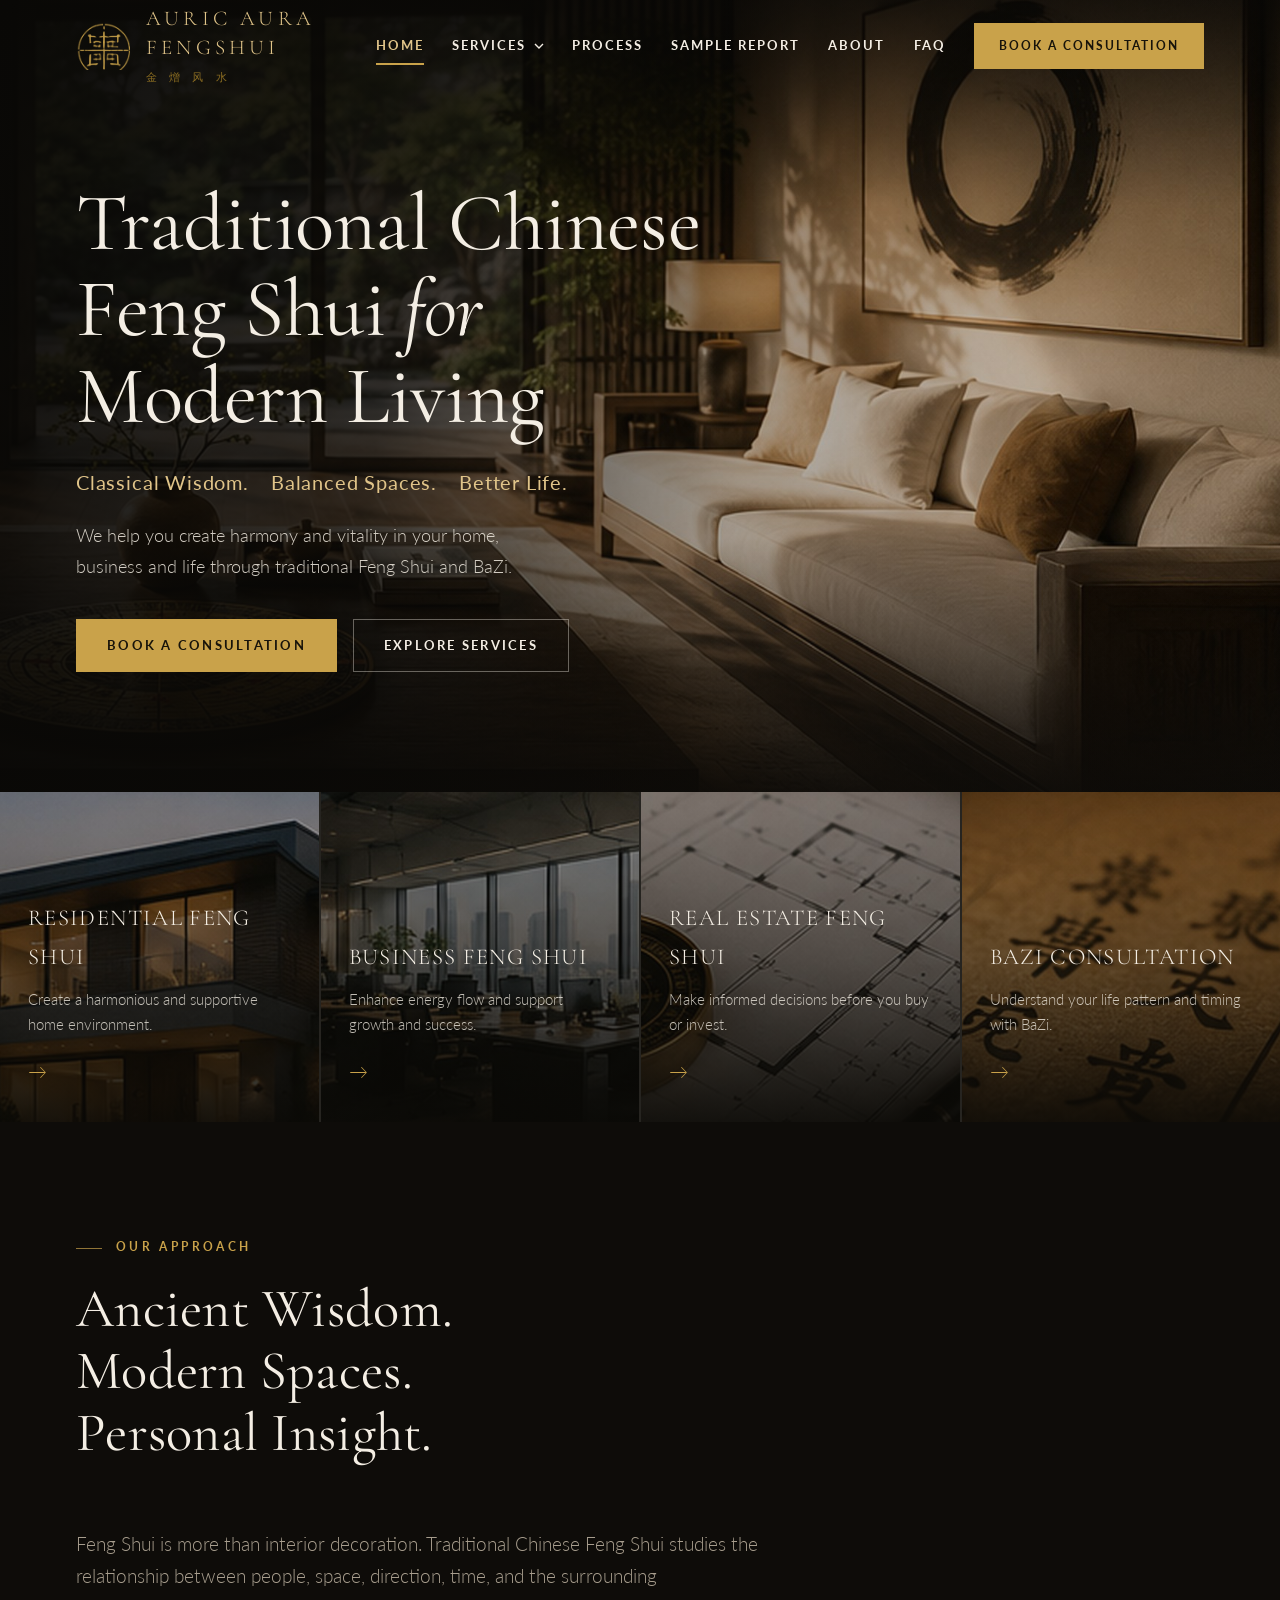
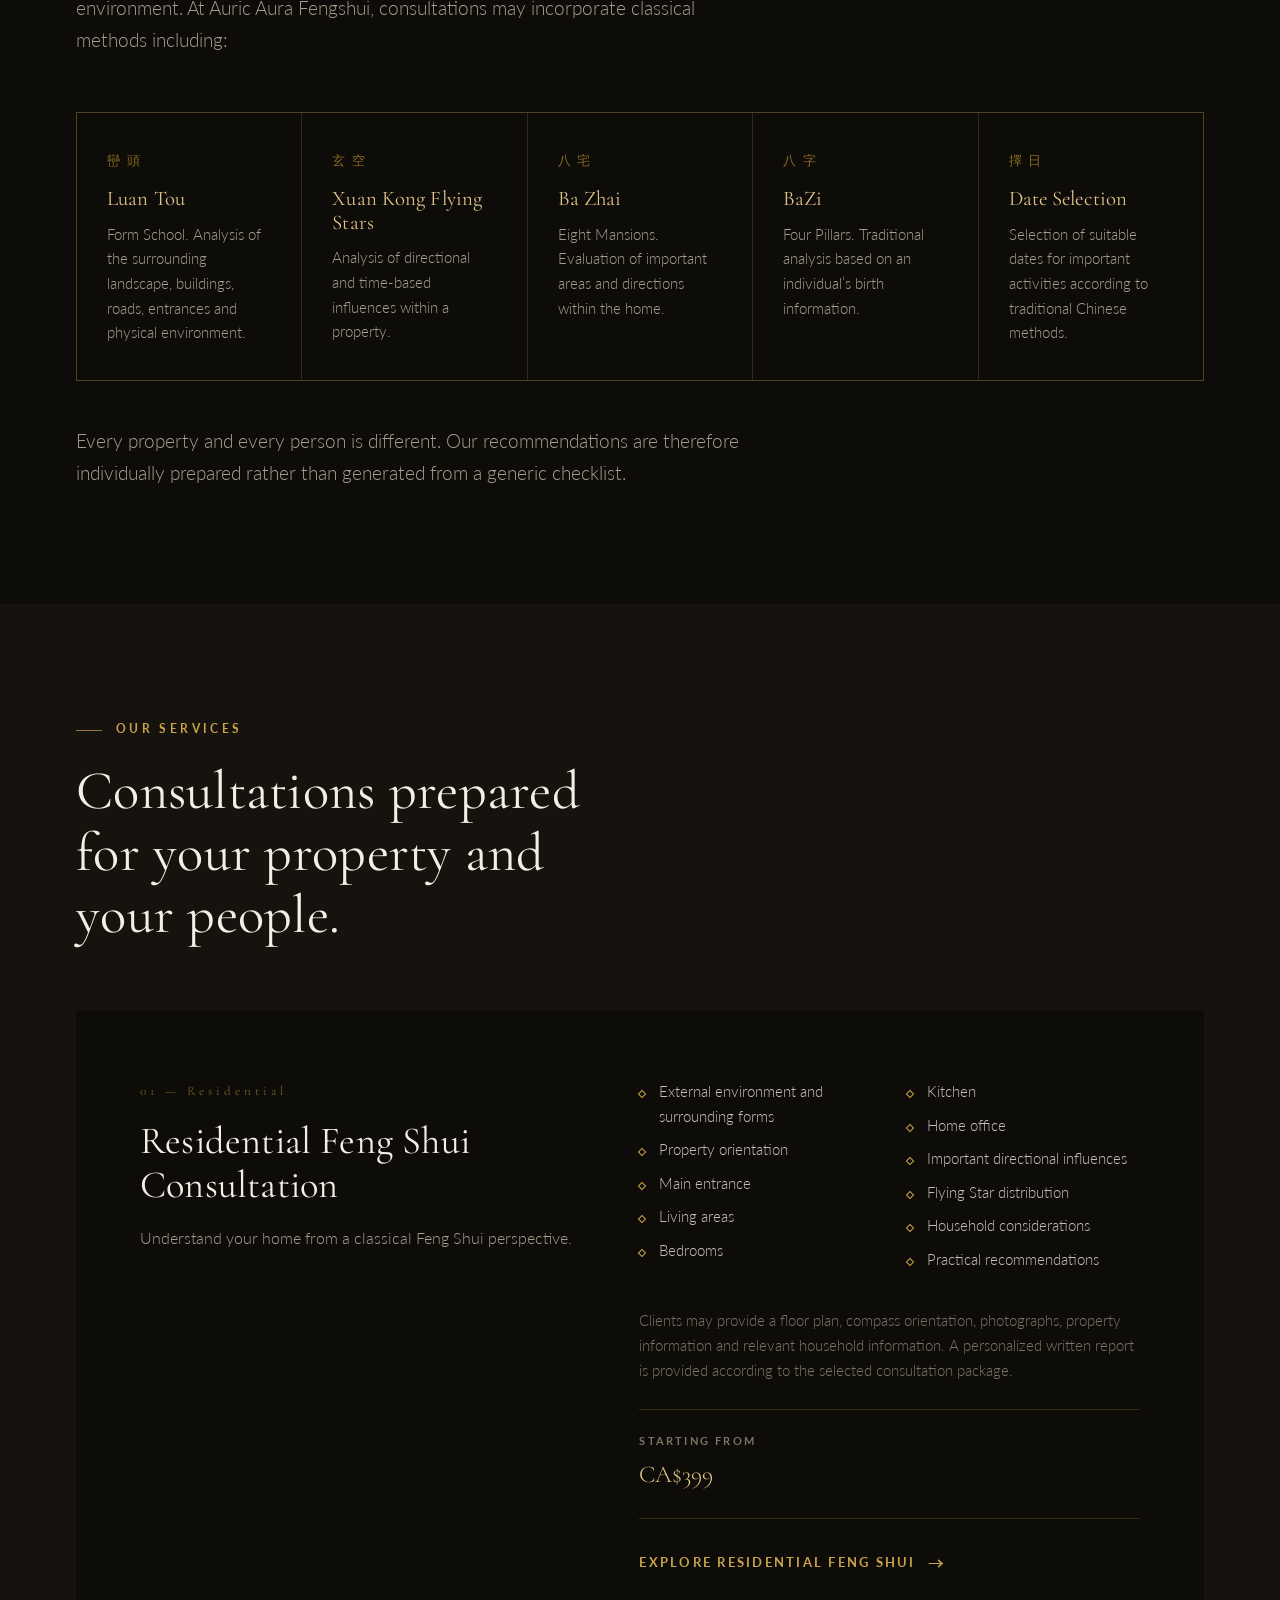
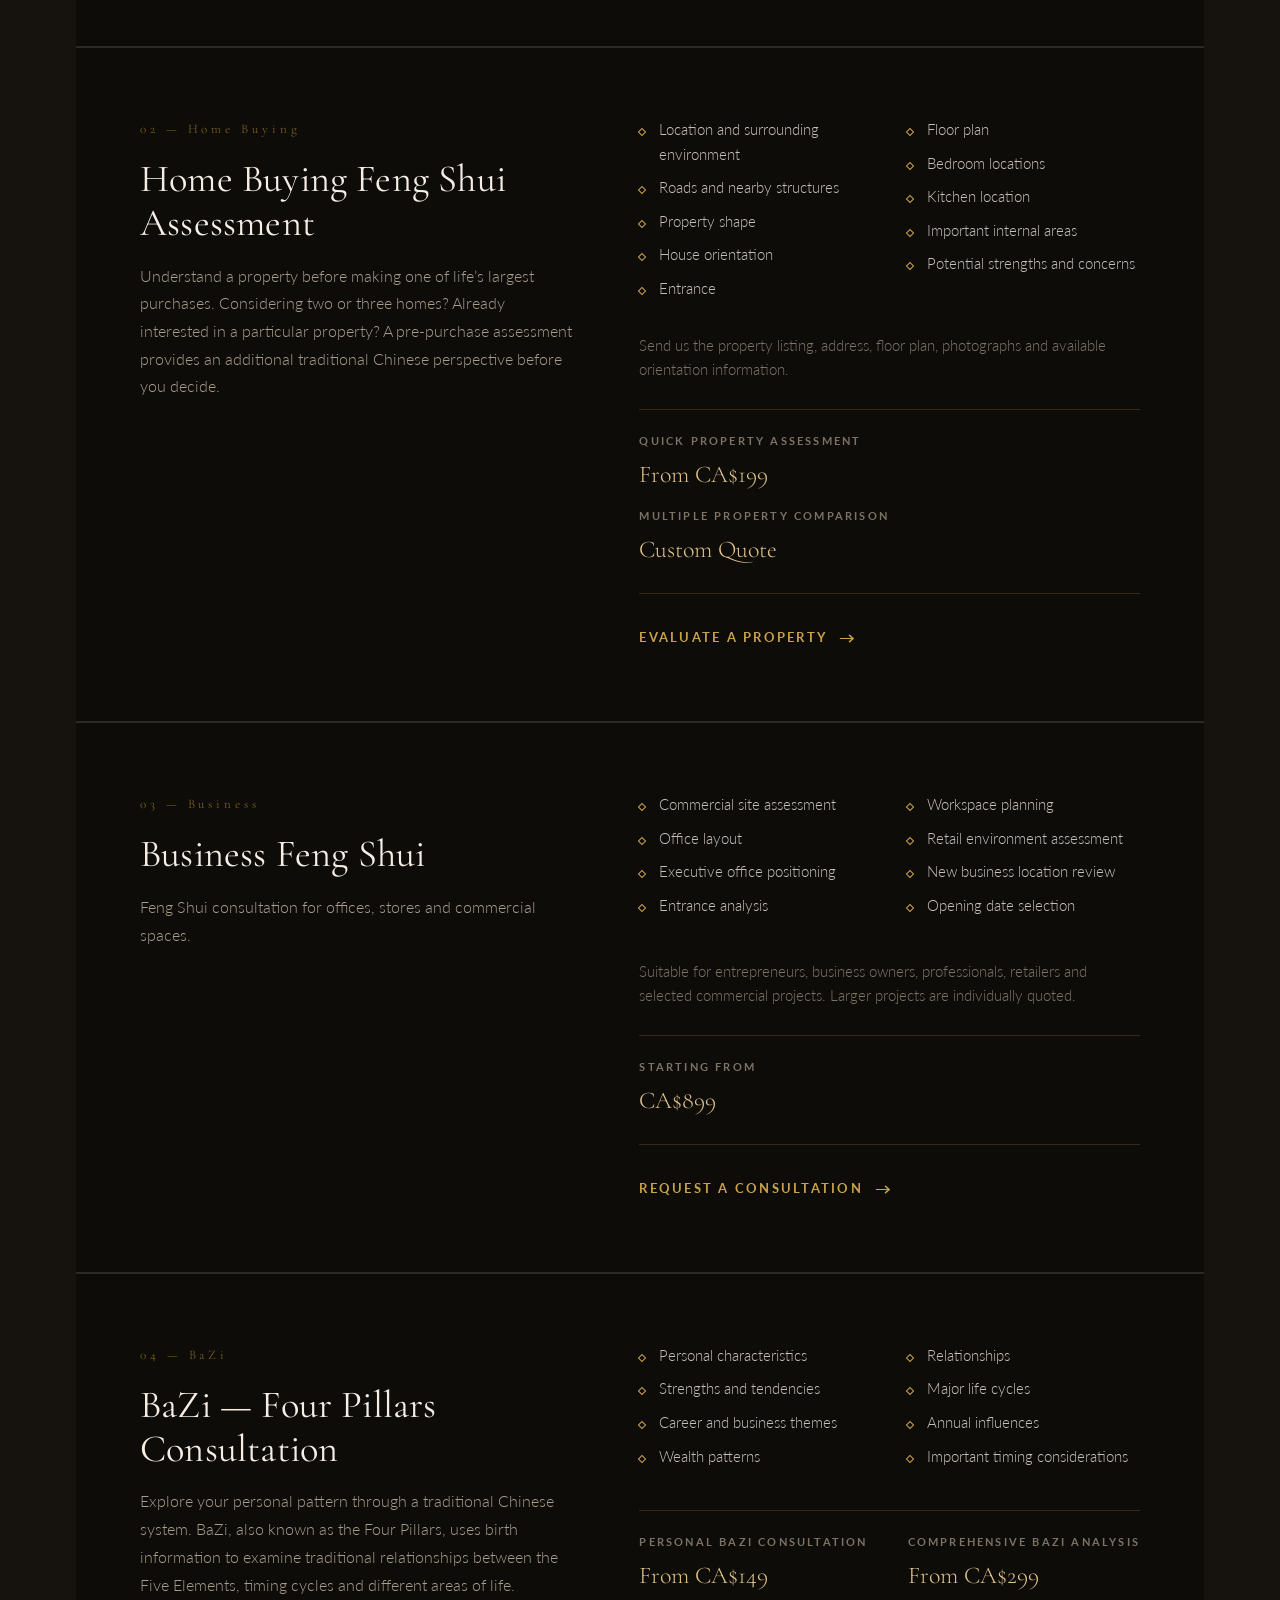
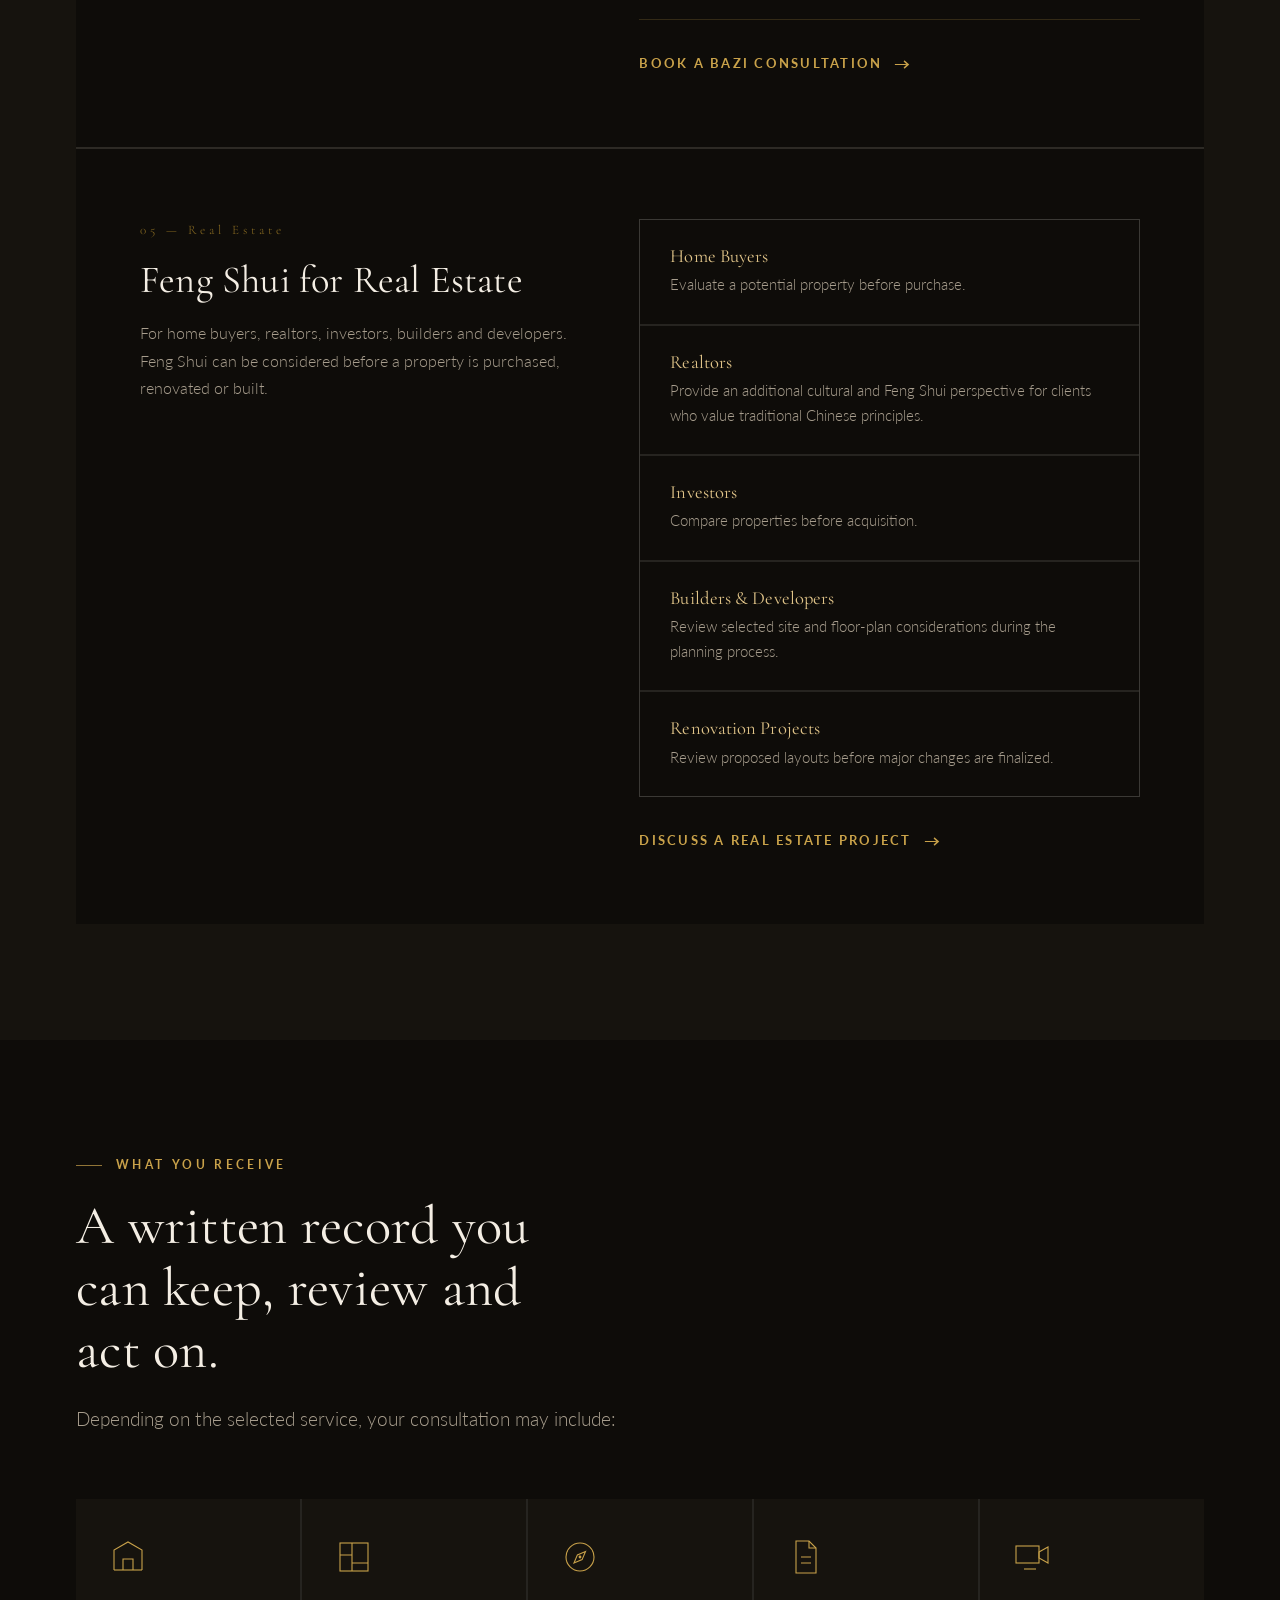
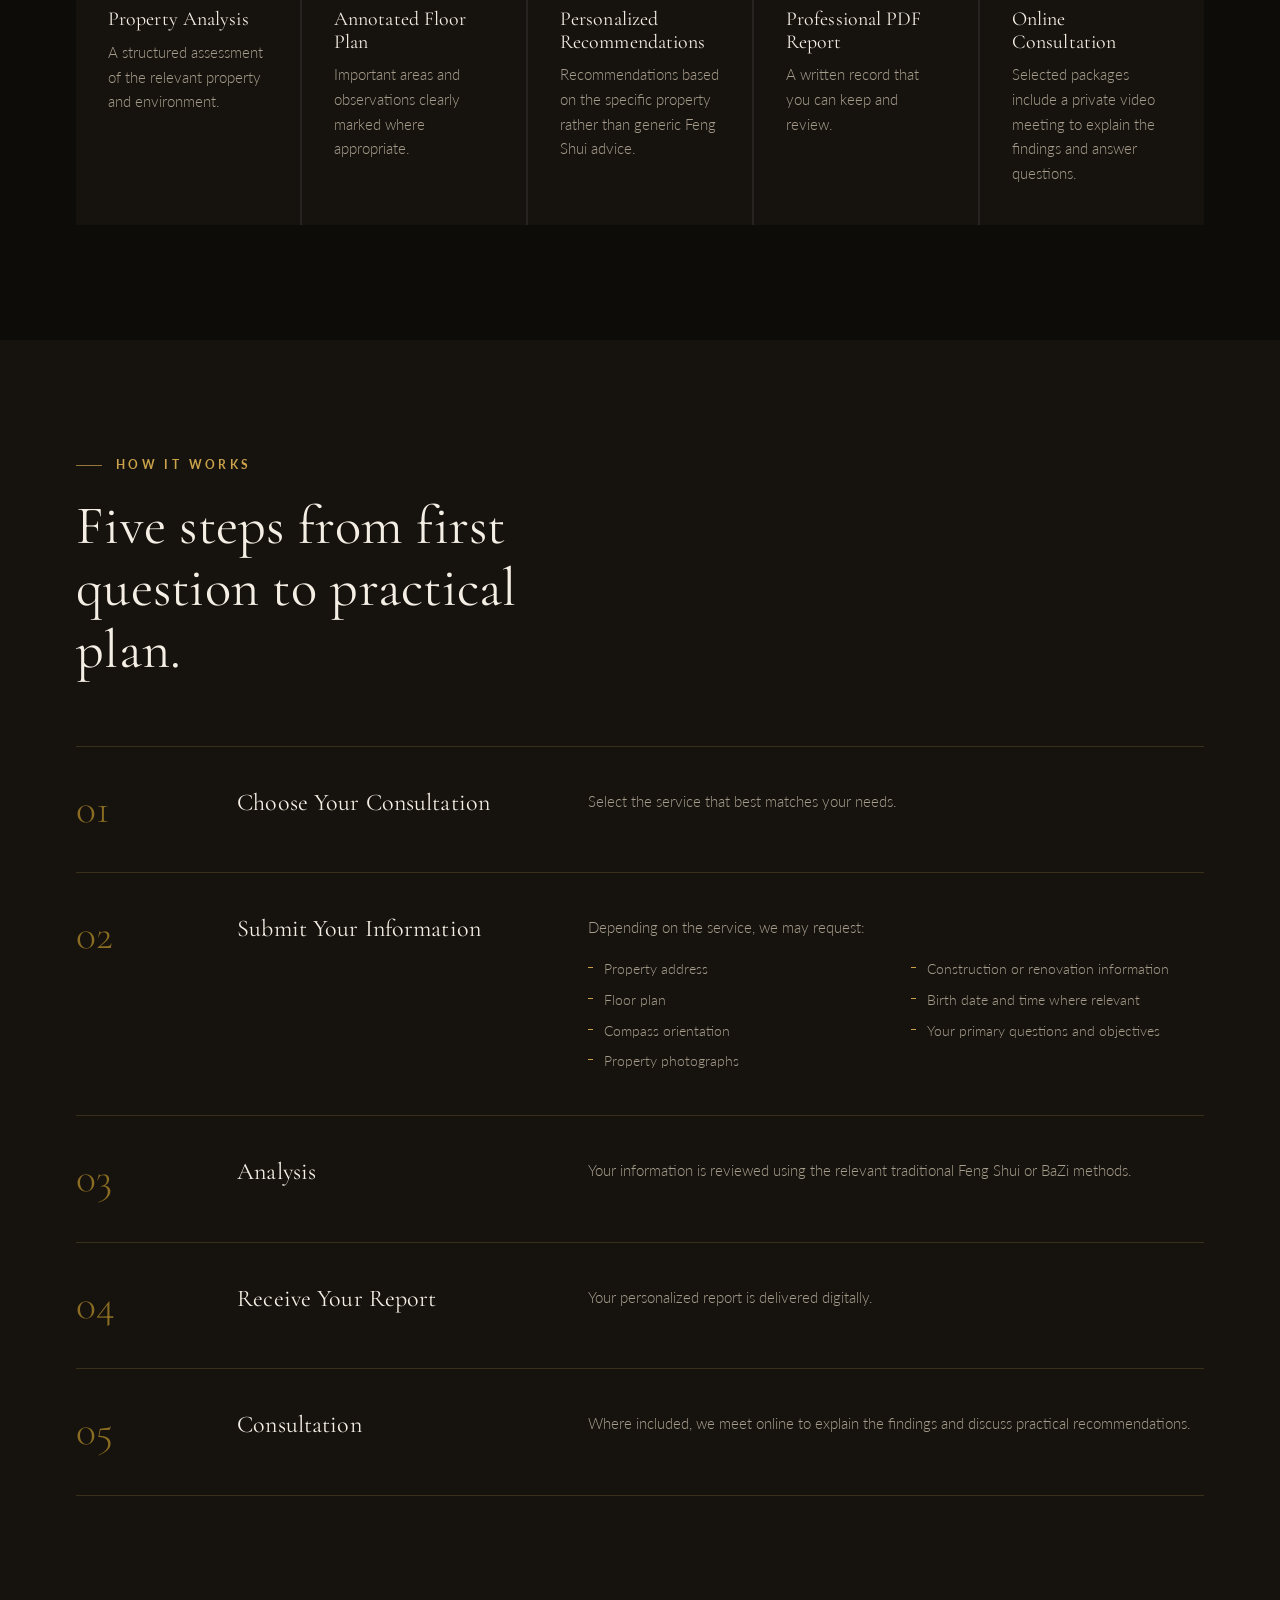
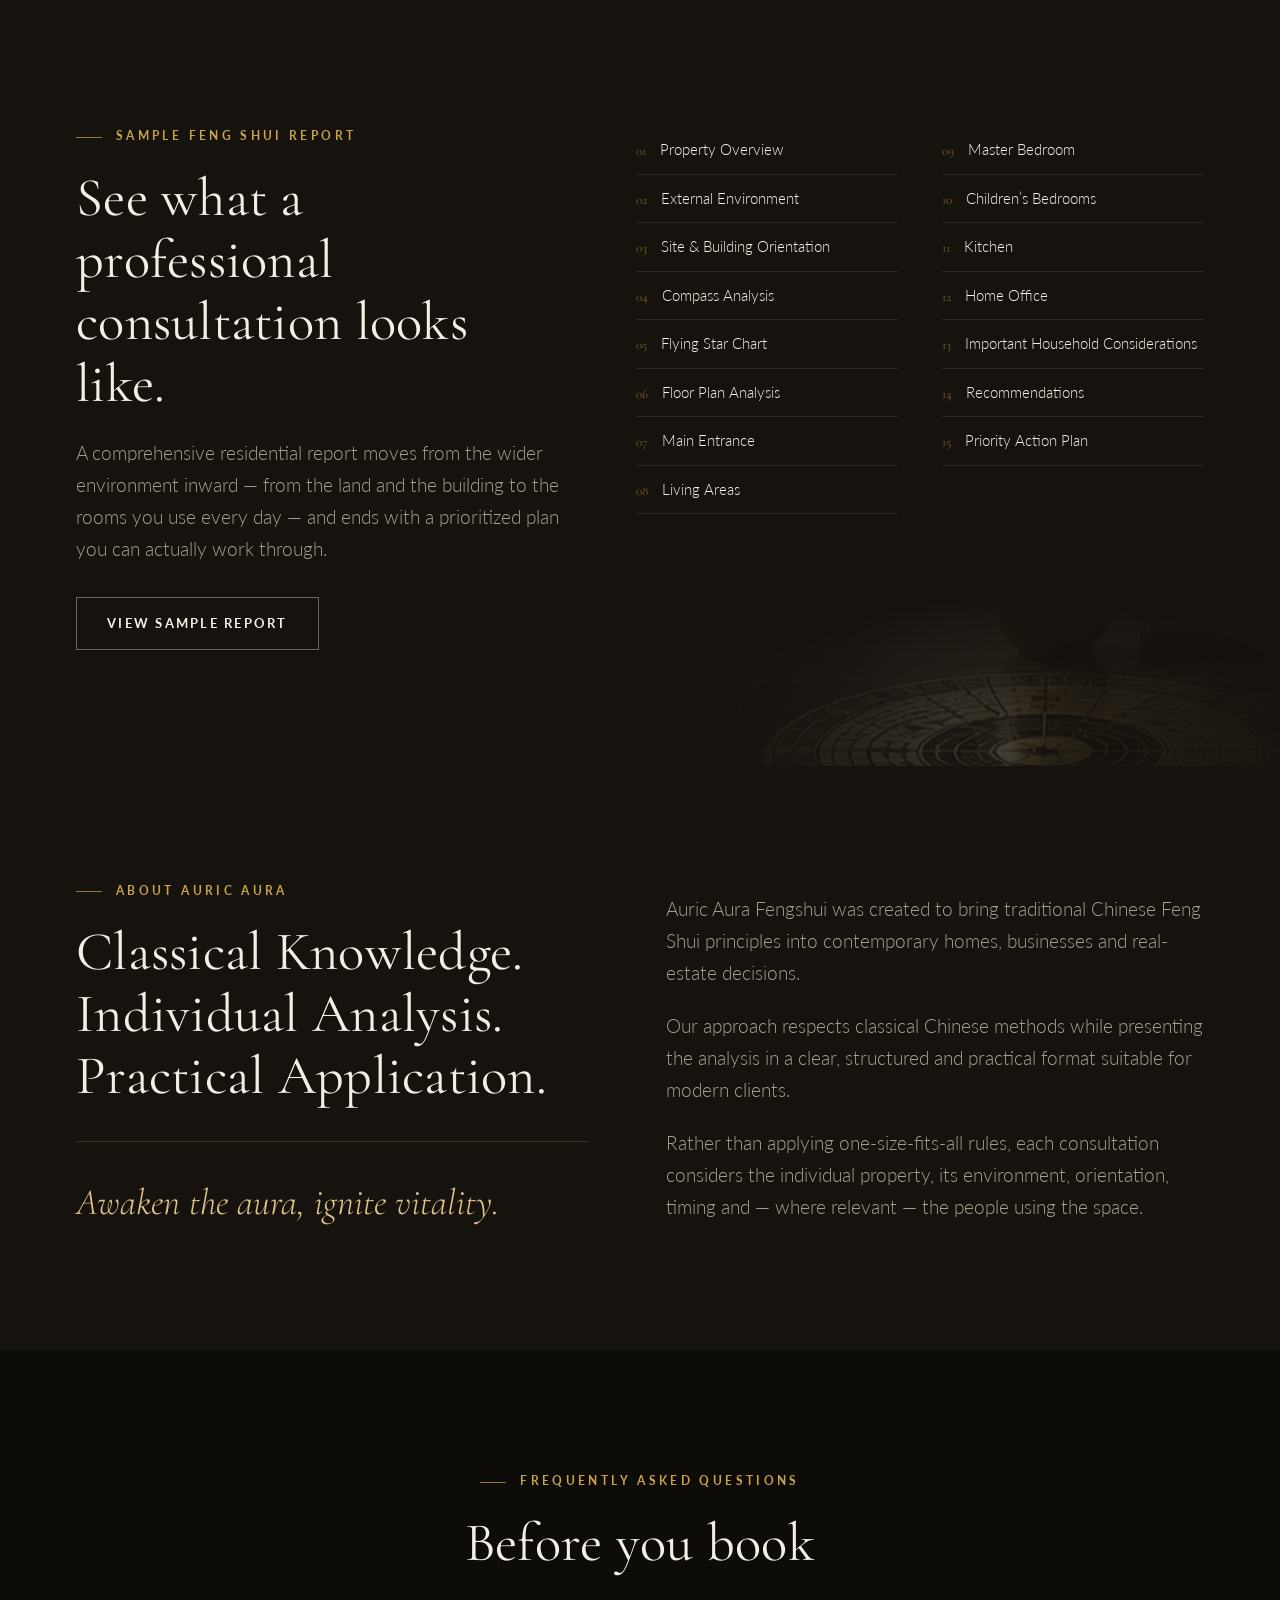
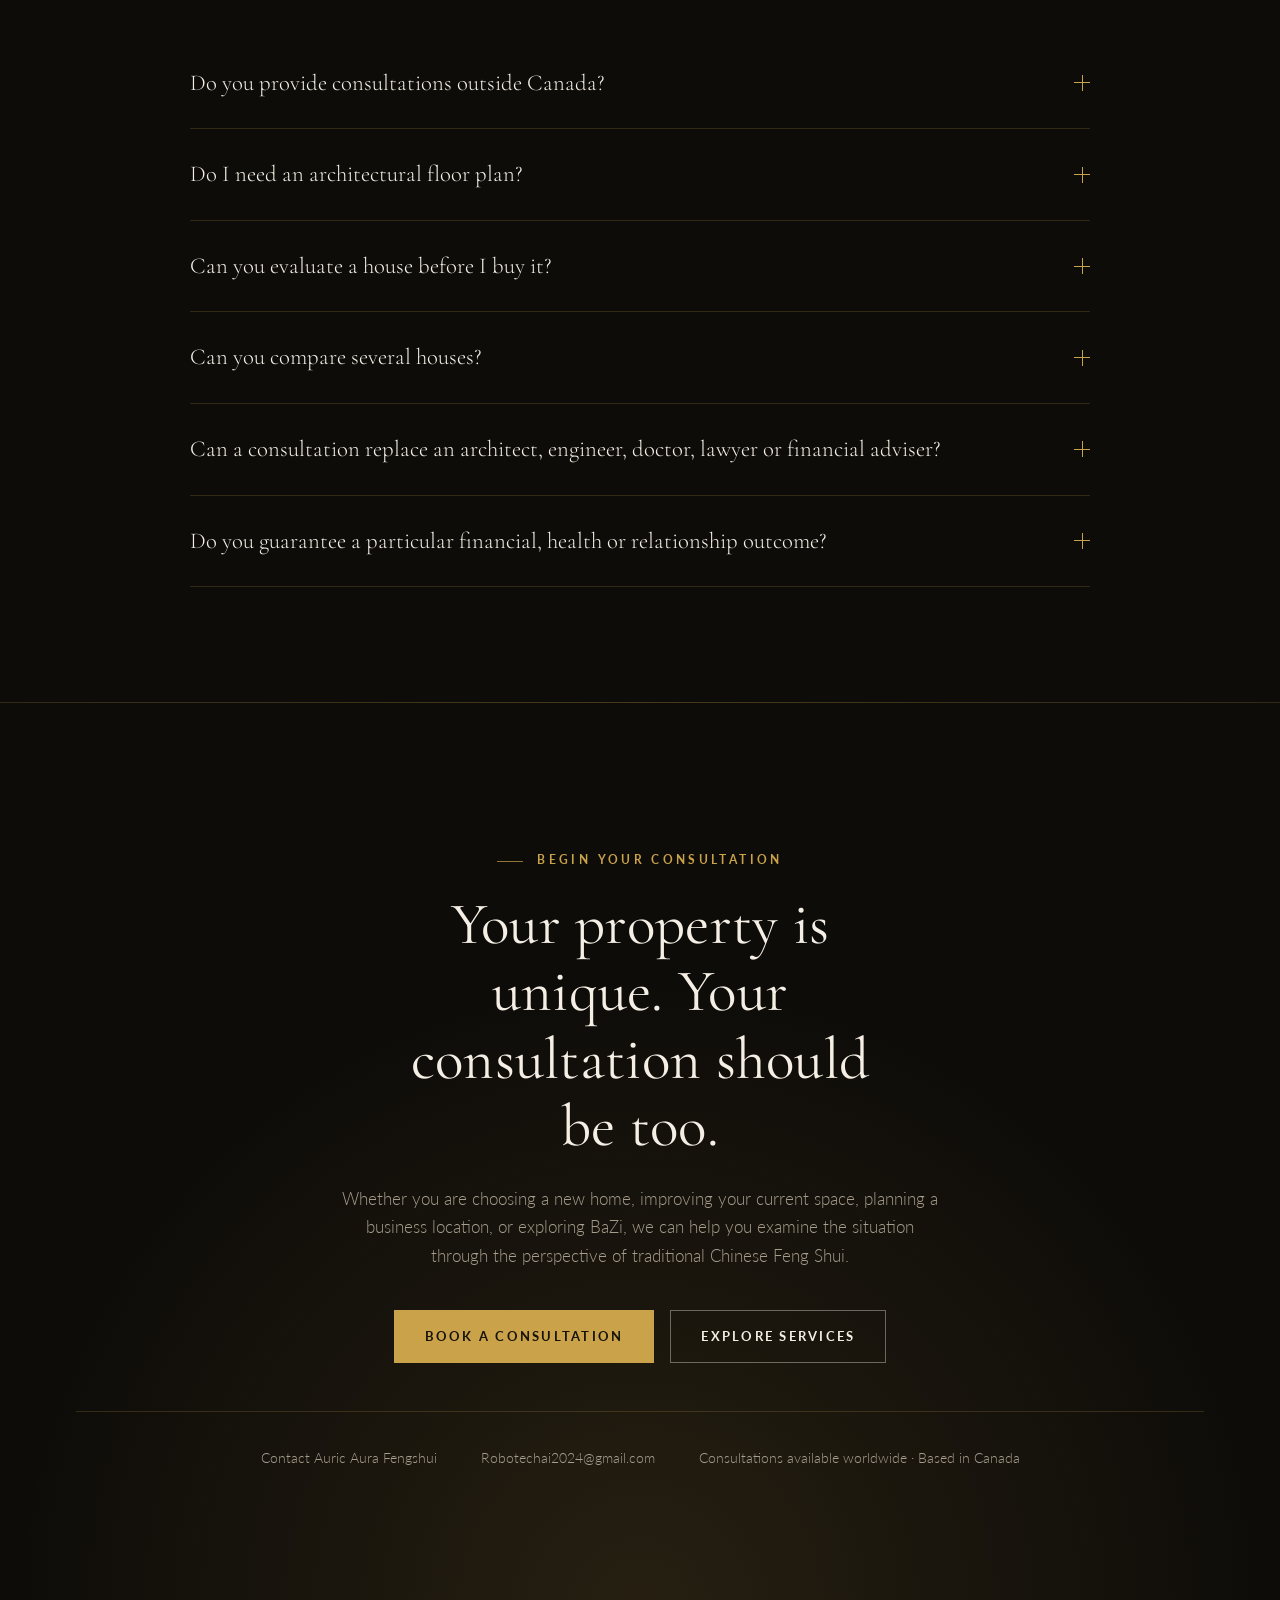
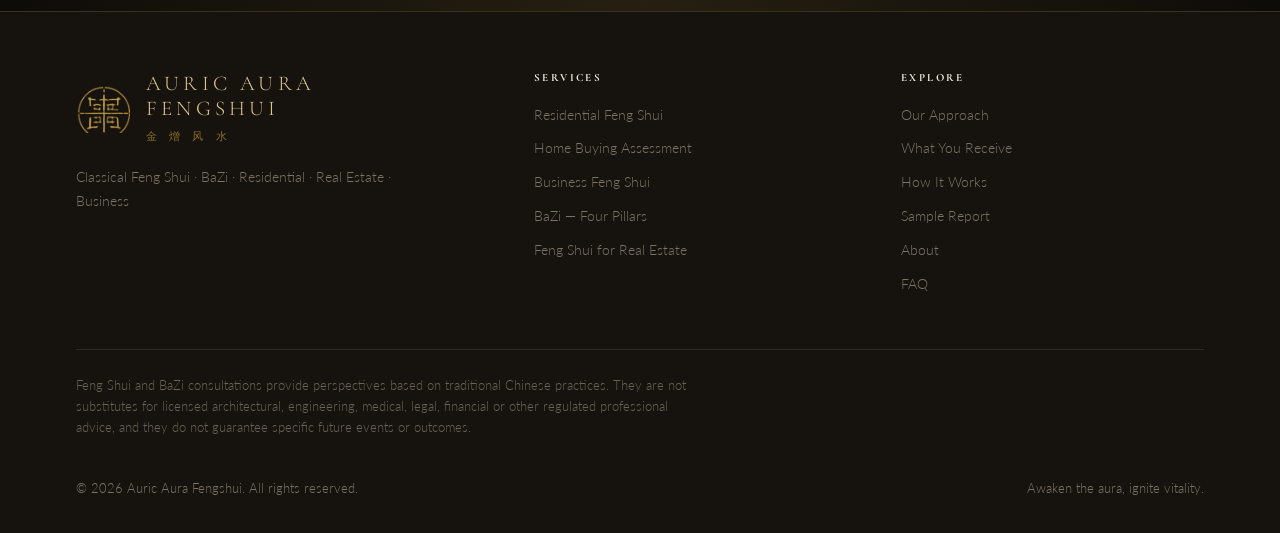
==== index.html @ 9481af66 "Use the real contact address Replaces the hello@auricaurafengshui.com placeholder with Robotechai202" ====
<!DOCTYPE html>
<html lang="en">
<head>
<meta charset="utf-8">
<meta name="viewport" content="width=device-width, initial-scale=1">
<title>Auric Aura Fengshui — Traditional Chinese Feng Shui for Modern Living</title>
<meta name="description" content="Personalized classical Chinese Feng Shui and BaZi consultations for homes, businesses and real-estate decisions. Luan Tou, Xuan Kong Flying Stars, Ba Zhai, Four Pillars and Date Selection.">
<meta name="theme-color" content="#0E0C09">

<meta property="og:type" content="website">
<meta property="og:title" content="Auric Aura Fengshui — Traditional Chinese Feng Shui for Modern Living">
<meta property="og:description" content="Classical Wisdom. Balanced Spaces. Better Life. Residential, business, real-estate and BaZi consultations.">
<meta property="og:image" content="assets/img/hero-living-room.jpg">

<link rel="icon" href="assets/img/seal.png" type="image/png">
<link rel="preconnect" href="https://fonts.googleapis.com">
<link rel="preconnect" href="https://fonts.gstatic.com" crossorigin>
<link rel="stylesheet" href="https://fonts.googleapis.com/css2?family=Cormorant+Garamond:ital,wght@0,300;0,400;0,500;1,400&family=Lato:wght@300;400;700&display=swap">
<link rel="stylesheet" href="assets/css/style.css">
</head>
<body>

<a class="skip-link" href="#main">Skip to content</a>

<!-- ============================================================ header -->
<header class="site-header" id="top">
  <div class="shell site-header__inner">
    <a class="brand" href="#top" aria-label="Auric Aura Fengshui — home">
      <img class="brand__seal" src="assets/img/seal.png" alt="" width="82" height="73">
      <span>
        <span class="brand__name">Auric Aura<br>Fengshui</span>
        <span class="hanzi brand__hanzi" aria-hidden="true">金 熷 风 水</span>
      </span>
    </a>

    <nav class="nav" id="nav" aria-label="Primary">
      <a class="nav__link is-active" href="#top">Home</a>

      <div class="nav__item" data-dropdown>
        <button class="nav__link nav__toggle" type="button" aria-expanded="false" aria-controls="services-menu">
          Services
          <svg class="nav__caret" width="10" height="6" viewBox="0 0 10 6" fill="none" aria-hidden="true">
            <path d="M1 1l4 4 4-4" stroke="currentColor" stroke-width="1.4"/>
          </svg>
        </button>
        <ul class="nav__menu" id="services-menu">
          <li><a href="#residential">Residential Feng Shui</a></li>
          <li><a href="#home-buying">Home Buying Assessment</a></li>
          <li><a href="#business">Business Feng Shui</a></li>
          <li><a href="#bazi">BaZi — Four Pillars</a></li>
          <li><a href="#real-estate">Feng Shui for Real Estate</a></li>
        </ul>
      </div>

      <a class="nav__link" href="#process">Process</a>
      <a class="nav__link" href="#sample-report">Sample Report</a>
      <a class="nav__link" href="#about">About</a>
      <a class="nav__link" href="#faq">FAQ</a>
      <a class="btn btn--gold btn--sm" href="#contact">Book a Consultation</a>
    </nav>

    <button class="burger" id="burger" type="button" aria-label="Open menu" aria-expanded="false" aria-controls="nav">
      <span></span><span></span><span></span>
    </button>
  </div>
</header>

<main id="main">

  <!-- ========================================================== hero -->
  <section class="hero">
    <div class="hero__media">
      <img src="assets/img/hero-living-room.jpg" alt="A sunlit modern living room opening onto a Chinese garden, with a luopan compass resting on the table" fetchpriority="high">
    </div>

    <div class="shell">
     <div class="hero__content">
      <h1 class="hero__title">Traditional Chinese<br>Feng Shui <em>for</em><br>Modern Living</h1>

      <p class="hero__tagline">
        <span>Classical Wisdom.</span>
        <span>Balanced Spaces.</span>
        <span>Better Life.</span>
      </p>

      <p class="hero__text">
        We help you create harmony and vitality in your home, business and life
        through traditional Feng Shui and BaZi.
      </p>

      <div class="hero__actions">
        <a class="btn btn--gold" href="#contact">Book a Consultation</a>
        <a class="btn btn--ghost" href="#services">Explore Services</a>
      </div>
     </div>
    </div>
  </section>

  <!-- ================================================== service tiles -->
  <section class="tiles" aria-label="Consultation types">
    <a class="tile" href="#residential">
      <img src="assets/img/service-residential.jpg" alt="A contemporary home glowing at dusk" loading="lazy">
      <span>
        <span class="tile__title">Residential Feng Shui</span>
        <span class="tile__text">Create a harmonious and supportive home environment.</span>
        <span class="tile__arrow" aria-hidden="true">&#8594;</span>
      </span>
    </a>

    <a class="tile" href="#business">
      <img src="assets/img/service-business.jpg" alt="An open-plan office overlooking a city skyline" loading="lazy">
      <span>
        <span class="tile__title">Business Feng Shui</span>
        <span class="tile__text">Enhance energy flow and support growth and success.</span>
        <span class="tile__arrow" aria-hidden="true">&#8594;</span>
      </span>
    </a>

    <a class="tile" href="#real-estate">
      <img src="assets/img/service-realestate.jpg" alt="A brass compass and pen resting on an architectural floor plan" loading="lazy">
      <span>
        <span class="tile__title">Real Estate Feng Shui</span>
        <span class="tile__text">Make informed decisions before you buy or invest.</span>
        <span class="tile__arrow" aria-hidden="true">&#8594;</span>
      </span>
    </a>

    <a class="tile" href="#bazi">
      <img src="assets/img/service-bazi.jpg" alt="Chinese characters inscribed on aged bamboo slips" loading="lazy">
      <span>
        <span class="tile__title">BaZi Consultation</span>
        <span class="tile__text">Understand your life pattern and timing with BaZi.</span>
        <span class="tile__arrow" aria-hidden="true">&#8594;</span>
      </span>
    </a>
  </section>

  <!-- ======================================================= methods -->
  <section class="section" id="approach">
    <div class="shell">
      <div class="section__head reveal">
        <p class="eyebrow">Our Approach</p>
        <h2 class="section-title">Ancient Wisdom. Modern Spaces. Personal Insight.</h2>
      </div>

      <div class="reveal">
        <p class="lede">
          Feng Shui is more than interior decoration. Traditional Chinese Feng Shui studies the
          relationship between people, space, direction, time, and the surrounding environment.
          At Auric Aura Fengshui, consultations may incorporate classical methods including:
        </p>
      </div>

      <div class="methods reveal">
        <article class="method">
          <span class="hanzi method__hanzi" aria-hidden="true">巒頭</span>
          <h3 class="method__name">Luan Tou</h3>
          <p class="method__text">
            Form School. Analysis of the surrounding landscape, buildings, roads, entrances
            and physical environment.
          </p>
        </article>

        <article class="method">
          <span class="hanzi method__hanzi" aria-hidden="true">玄空</span>
          <h3 class="method__name">Xuan Kong Flying Stars</h3>
          <p class="method__text">
            Analysis of directional and time-based influences within a property.
          </p>
        </article>

        <article class="method">
          <span class="hanzi method__hanzi" aria-hidden="true">八宅</span>
          <h3 class="method__name">Ba Zhai</h3>
          <p class="method__text">
            Eight Mansions. Evaluation of important areas and directions within the home.
          </p>
        </article>

        <article class="method">
          <span class="hanzi method__hanzi" aria-hidden="true">八字</span>
          <h3 class="method__name">BaZi</h3>
          <p class="method__text">
            Four Pillars. Traditional analysis based on an individual&rsquo;s birth information.
          </p>
        </article>

        <article class="method">
          <span class="hanzi method__hanzi" aria-hidden="true">擇日</span>
          <h3 class="method__name">Date Selection</h3>
          <p class="method__text">
            Selection of suitable dates for important activities according to traditional
            Chinese methods.
          </p>
        </article>
      </div>

      <p class="lede reveal" style="margin-top:44px">
        Every property and every person is different. Our recommendations are therefore
        individually prepared rather than generated from a generic checklist.
      </p>
    </div>
  </section>

  <!-- ======================================================= services -->
  <section class="section section--alt" id="services">
    <div class="shell">
      <div class="section__head reveal">
        <p class="eyebrow">Our Services</p>
        <h2 class="section-title">Consultations prepared for your property and your people.</h2>
      </div>
    </div>

    <div class="shell">
      <div class="services">

        <!-- Residential -->
        <article class="service reveal" id="residential">
          <div>
            <p class="service__index">01 &mdash; Residential</p>
            <h3 class="service__title">Residential Feng Shui Consultation</h3>
            <p class="service__lede">
              Understand your home from a classical Feng Shui perspective.
            </p>
          </div>

          <div>
            <ul class="service__list">
              <li>External environment and surrounding forms</li>
              <li>Property orientation</li>
              <li>Main entrance</li>
              <li>Living areas</li>
              <li>Bedrooms</li>
              <li>Kitchen</li>
              <li>Home office</li>
              <li>Important directional influences</li>
              <li>Flying Star distribution</li>
              <li>Household considerations</li>
              <li>Practical recommendations</li>
            </ul>

            <p class="service__note">
              Clients may provide a floor plan, compass orientation, photographs, property
              information and relevant household information. A personalized written report is
              provided according to the selected consultation package.
            </p>

            <div class="pricing">
              <div>
                <span class="price__label">Starting from</span>
                <span class="price__value">CA$399</span>
              </div>
            </div>

            <a class="link-arrow" href="#contact">Explore Residential Feng Shui</a>
          </div>
        </article>

        <!-- Home buying -->
        <article class="service reveal" id="home-buying">
          <div>
            <p class="service__index">02 &mdash; Home Buying</p>
            <h3 class="service__title">Home Buying Feng Shui Assessment</h3>
            <p class="service__lede">
              Understand a property before making one of life&rsquo;s largest purchases.
              Considering two or three homes? Already interested in a particular property?
              A pre-purchase assessment provides an additional traditional Chinese perspective
              before you decide.
            </p>
          </div>

          <div>
            <ul class="service__list">
              <li>Location and surrounding environment</li>
              <li>Roads and nearby structures</li>
              <li>Property shape</li>
              <li>House orientation</li>
              <li>Entrance</li>
              <li>Floor plan</li>
              <li>Bedroom locations</li>
              <li>Kitchen location</li>
              <li>Important internal areas</li>
              <li>Potential strengths and concerns</li>
            </ul>

            <p class="service__note">
              Send us the property listing, address, floor plan, photographs and available
              orientation information.
            </p>

            <div class="pricing">
              <div>
                <span class="price__label">Quick Property Assessment</span>
                <span class="price__value">From CA$199</span>
              </div>
              <div>
                <span class="price__label">Multiple Property Comparison</span>
                <span class="price__value">Custom Quote</span>
              </div>
            </div>

            <a class="link-arrow" href="#contact">Evaluate a Property</a>
          </div>
        </article>

        <!-- Business -->
        <article class="service reveal" id="business">
          <div>
            <p class="service__index">03 &mdash; Business</p>
            <h3 class="service__title">Business Feng Shui</h3>
            <p class="service__lede">
              Feng Shui consultation for offices, stores and commercial spaces.
            </p>
          </div>

          <div>
            <ul class="service__list">
              <li>Commercial site assessment</li>
              <li>Office layout</li>
              <li>Executive office positioning</li>
              <li>Entrance analysis</li>
              <li>Workspace planning</li>
              <li>Retail environment assessment</li>
              <li>New business location review</li>
              <li>Opening date selection</li>
            </ul>

            <p class="service__note">
              Suitable for entrepreneurs, business owners, professionals, retailers and selected
              commercial projects. Larger projects are individually quoted.
            </p>

            <div class="pricing">
              <div>
                <span class="price__label">Starting from</span>
                <span class="price__value">CA$899</span>
              </div>
            </div>

            <a class="link-arrow" href="#contact">Request a Consultation</a>
          </div>
        </article>

        <!-- BaZi -->
        <article class="service reveal" id="bazi">
          <div>
            <p class="service__index">04 &mdash; BaZi</p>
            <h3 class="service__title">BaZi &mdash; Four Pillars Consultation</h3>
            <p class="service__lede">
              Explore your personal pattern through a traditional Chinese system. BaZi, also known
              as the Four Pillars, uses birth information to examine traditional relationships
              between the Five Elements, timing cycles and different areas of life.
            </p>
          </div>

          <div>
            <ul class="service__list">
              <li>Personal characteristics</li>
              <li>Strengths and tendencies</li>
              <li>Career and business themes</li>
              <li>Wealth patterns</li>
              <li>Relationships</li>
              <li>Major life cycles</li>
              <li>Annual influences</li>
              <li>Important timing considerations</li>
            </ul>

            <div class="pricing">
              <div>
                <span class="price__label">Personal BaZi Consultation</span>
                <span class="price__value">From CA$149</span>
              </div>
              <div>
                <span class="price__label">Comprehensive BaZi Analysis</span>
                <span class="price__value">From CA$299</span>
              </div>
            </div>

            <a class="link-arrow" href="#contact">Book a BaZi Consultation</a>
          </div>
        </article>

        <!-- Real estate -->
        <article class="service reveal" id="real-estate">
          <div>
            <p class="service__index">05 &mdash; Real Estate</p>
            <h3 class="service__title">Feng Shui for Real Estate</h3>
            <p class="service__lede">
              For home buyers, realtors, investors, builders and developers. Feng Shui can be
              considered before a property is purchased, renovated or built.
            </p>
          </div>

          <div>
            <div class="about__pillars" style="margin-bottom:28px">
              <div class="pillar">
                <h4 class="pillar__name">Home Buyers</h4>
                <p class="pillar__text">Evaluate a potential property before purchase.</p>
              </div>
              <div class="pillar">
                <h4 class="pillar__name">Realtors</h4>
                <p class="pillar__text">
                  Provide an additional cultural and Feng Shui perspective for clients who value
                  traditional Chinese principles.
                </p>
              </div>
              <div class="pillar">
                <h4 class="pillar__name">Investors</h4>
                <p class="pillar__text">Compare properties before acquisition.</p>
              </div>
              <div class="pillar">
                <h4 class="pillar__name">Builders &amp; Developers</h4>
                <p class="pillar__text">
                  Review selected site and floor-plan considerations during the planning process.
                </p>
              </div>
              <div class="pillar">
                <h4 class="pillar__name">Renovation Projects</h4>
                <p class="pillar__text">
                  Review proposed layouts before major changes are finalized.
                </p>
              </div>
            </div>

            <a class="link-arrow" href="#contact">Discuss a Real Estate Project</a>
          </div>
        </article>

      </div>
    </div>
  </section>

  <!-- =================================================== deliverables -->
  <section class="section" id="deliverables">
    <div class="shell">
      <div class="section__head reveal">
        <p class="eyebrow">What You Receive</p>
        <h2 class="section-title">A written record you can keep, review and act on.</h2>
        <p class="lede" style="margin-top:22px">
          Depending on the selected service, your consultation may include:
        </p>
      </div>

      <div class="deliverables reveal">
        <article class="deliverable">
          <svg class="deliverable__icon" viewBox="0 0 40 40" fill="none" stroke="currentColor" stroke-width="1.1" aria-hidden="true">
            <path d="M6 33V13l14-8 14 8v20"/><path d="M6 33h28"/><path d="M15 33V22h10v11"/>
          </svg>
          <h3 class="deliverable__name">Property Analysis</h3>
          <p class="deliverable__text">
            A structured assessment of the relevant property and environment.
          </p>
        </article>

        <article class="deliverable">
          <svg class="deliverable__icon" viewBox="0 0 40 40" fill="none" stroke="currentColor" stroke-width="1.1" aria-hidden="true">
            <rect x="6" y="6" width="28" height="28"/><path d="M6 18h12V6M18 18v16M18 26h16"/>
          </svg>
          <h3 class="deliverable__name">Annotated Floor Plan</h3>
          <p class="deliverable__text">
            Important areas and observations clearly marked where appropriate.
          </p>
        </article>

        <article class="deliverable">
          <svg class="deliverable__icon" viewBox="0 0 40 40" fill="none" stroke="currentColor" stroke-width="1.1" aria-hidden="true">
            <circle cx="20" cy="20" r="14"/><path d="M25.5 14.5l-3.4 8.1-8.1 3.4 3.4-8.1z"/><circle cx="20" cy="20" r="1.4" fill="currentColor" stroke="none"/>
          </svg>
          <h3 class="deliverable__name">Personalized Recommendations</h3>
          <p class="deliverable__text">
            Recommendations based on the specific property rather than generic Feng Shui advice.
          </p>
        </article>

        <article class="deliverable">
          <svg class="deliverable__icon" viewBox="0 0 40 40" fill="none" stroke="currentColor" stroke-width="1.1" aria-hidden="true">
            <path d="M10 4h13l7 7v25H10z"/><path d="M23 4v7h7"/><path d="M15 20h10M15 26h10"/>
          </svg>
          <h3 class="deliverable__name">Professional PDF Report</h3>
          <p class="deliverable__text">
            A written record that you can keep and review.
          </p>
        </article>

        <article class="deliverable">
          <svg class="deliverable__icon" viewBox="0 0 40 40" fill="none" stroke="currentColor" stroke-width="1.1" aria-hidden="true">
            <rect x="4" y="9" width="23" height="17"/><path d="M27 15l9-5v16l-9-5z"/><path d="M12 32h12"/>
          </svg>
          <h3 class="deliverable__name">Online Consultation</h3>
          <p class="deliverable__text">
            Selected packages include a private video meeting to explain the findings and answer
            questions.
          </p>
        </article>
      </div>
    </div>
  </section>

  <!-- ======================================================== process -->
  <section class="section section--alt" id="process">
    <div class="shell">
      <div class="section__head reveal">
        <p class="eyebrow">How It Works</p>
        <h2 class="section-title">Five steps from first question to practical plan.</h2>
      </div>

      <div class="steps reveal">
        <div class="step">
          <span class="step__num" aria-hidden="true"></span>
          <h3 class="step__title">Choose Your Consultation</h3>
          <div class="step__body">
            <p>Select the service that best matches your needs.</p>
          </div>
        </div>

        <div class="step">
          <span class="step__num" aria-hidden="true"></span>
          <h3 class="step__title">Submit Your Information</h3>
          <div class="step__body">
            <p>Depending on the service, we may request:</p>
            <ul class="step__list">
              <li>Property address</li>
              <li>Floor plan</li>
              <li>Compass orientation</li>
              <li>Property photographs</li>
              <li>Construction or renovation information</li>
              <li>Birth date and time where relevant</li>
              <li>Your primary questions and objectives</li>
            </ul>
          </div>
        </div>

        <div class="step">
          <span class="step__num" aria-hidden="true"></span>
          <h3 class="step__title">Analysis</h3>
          <div class="step__body">
            <p>
              Your information is reviewed using the relevant traditional Feng Shui or BaZi
              methods.
            </p>
          </div>
        </div>

        <div class="step">
          <span class="step__num" aria-hidden="true"></span>
          <h3 class="step__title">Receive Your Report</h3>
          <div class="step__body">
            <p>Your personalized report is delivered digitally.</p>
          </div>
        </div>

        <div class="step">
          <span class="step__num" aria-hidden="true"></span>
          <h3 class="step__title">Consultation</h3>
          <div class="step__body">
            <p>
              Where included, we meet online to explain the findings and discuss practical
              recommendations.
            </p>
          </div>
        </div>
      </div>
    </div>
  </section>

  <!-- ================================================== sample report -->
  <section class="section report" id="sample-report">
    <img class="report__bg" src="assets/img/luopan.jpg" alt="" aria-hidden="true" loading="lazy">

    <div class="shell report__grid">
      <div class="reveal">
        <p class="eyebrow">Sample Feng Shui Report</p>
        <h2 class="section-title">See what a professional consultation looks like.</h2>
        <p class="lede" style="margin-top:22px">
          A comprehensive residential report moves from the wider environment inward &mdash; from
          the land and the building to the rooms you use every day &mdash; and ends with a
          prioritized plan you can actually work through.
        </p>
        <p style="margin-top:32px">
          <a class="btn btn--ghost" href="#contact">View Sample Report</a>
        </p>
      </div>

      <div class="reveal">
        <ol class="report__list">
          <li>Property Overview</li>
          <li>External Environment</li>
          <li>Site &amp; Building Orientation</li>
          <li>Compass Analysis</li>
          <li>Flying Star Chart</li>
          <li>Floor Plan Analysis</li>
          <li>Main Entrance</li>
          <li>Living Areas</li>
          <li>Master Bedroom</li>
          <li>Children&rsquo;s Bedrooms</li>
          <li>Kitchen</li>
          <li>Home Office</li>
          <li>Important Household Considerations</li>
          <li>Recommendations</li>
          <li>Priority Action Plan</li>
        </ol>
      </div>
    </div>
  </section>

  <!-- ========================================================== about -->
  <section class="section section--alt" id="about">
    <div class="shell about__grid">
      <div class="reveal">
        <p class="eyebrow">About Auric Aura</p>
        <h2 class="section-title">Classical Knowledge. Individual Analysis. Practical Application.</h2>
        <p class="about__motto">Awaken the aura, ignite vitality.</p>
      </div>

      <div class="reveal">
        <p class="lede">
          Auric Aura Fengshui was created to bring traditional Chinese Feng Shui principles into
          contemporary homes, businesses and real-estate decisions.
        </p>
        <p class="lede">
          Our approach respects classical Chinese methods while presenting the analysis in a clear,
          structured and practical format suitable for modern clients.
        </p>
        <p class="lede">
          Rather than applying one-size-fits-all rules, each consultation considers the individual
          property, its environment, orientation, timing and &mdash; where relevant &mdash; the
          people using the space.
        </p>
      </div>
    </div>
  </section>

  <!-- ============================================================ faq -->
  <section class="section" id="faq">
    <div class="shell">
      <div class="section__head reveal" style="text-align:center">
        <p class="eyebrow" style="display:inline-block">Frequently Asked Questions</p>
        <h2 class="section-title" style="margin-inline:auto">Before you book</h2>
      </div>

      <div class="faq reveal">
        <details class="faq__item">
          <summary class="faq__q">
            Do you provide consultations outside Canada?
            <span class="faq__sign" aria-hidden="true"></span>
          </summary>
          <div class="faq__a">
            Yes. Many consultations can be completed remotely using floor plans, photographs,
            compass information and video meetings.
          </div>
        </details>

        <details class="faq__item">
          <summary class="faq__q">
            Do I need an architectural floor plan?
            <span class="faq__sign" aria-hidden="true"></span>
          </summary>
          <div class="faq__a">
            Not necessarily. A clear real-estate floor plan or accurately drawn layout may be
            sufficient for many consultations.
          </div>
        </details>

        <details class="faq__item">
          <summary class="faq__q">
            Can you evaluate a house before I buy it?
            <span class="faq__sign" aria-hidden="true"></span>
          </summary>
          <div class="faq__a">
            Yes. Pre-purchase Feng Shui assessment is one of our core services.
          </div>
        </details>

        <details class="faq__item">
          <summary class="faq__q">
            Can you compare several houses?
            <span class="faq__sign" aria-hidden="true"></span>
          </summary>
          <div class="faq__a">
            Yes. Multiple-property comparison can be arranged depending on the number and
            complexity of the properties.
          </div>
        </details>

        <details class="faq__item">
          <summary class="faq__q">
            Can a consultation replace an architect, engineer, doctor, lawyer or financial adviser?
            <span class="faq__sign" aria-hidden="true"></span>
          </summary>
          <div class="faq__a">
            No. Feng Shui and BaZi consultations provide perspectives based on traditional Chinese
            practices and are not substitutes for licensed architectural, engineering, medical,
            legal, financial or other regulated professional advice.
          </div>
        </details>

        <details class="faq__item">
          <summary class="faq__q">
            Do you guarantee a particular financial, health or relationship outcome?
            <span class="faq__sign" aria-hidden="true"></span>
          </summary>
          <div class="faq__a">
            No. Feng Shui and BaZi consultations do not guarantee specific future events or
            outcomes. Recommendations should be considered alongside your own judgment and
            appropriate professional advice.
          </div>
        </details>
      </div>
    </div>
  </section>

  <!-- ============================================================ cta -->
  <section class="cta" id="contact">
    <div class="shell">
      <p class="eyebrow" style="display:inline-block">Begin Your Consultation</p>
      <h2 class="cta__title">Your property is unique. Your consultation should be too.</h2>
      <p class="cta__text">
        Whether you are choosing a new home, improving your current space, planning a business
        location, or exploring BaZi, we can help you examine the situation through the perspective
        of traditional Chinese Feng Shui.
      </p>

      <div class="cta__actions">
        <a class="btn btn--gold" href="mailto:Robotechai2024@gmail.com?subject=Feng%20Shui%20Consultation%20Enquiry">Book a Consultation</a>
        <a class="btn btn--ghost" href="#services">Explore Services</a>
      </div>

      <div class="cta__contacts">
        <span>Contact Auric Aura Fengshui</span>
        <a href="mailto:Robotechai2024@gmail.com">Robotechai2024@gmail.com</a>
        <span>Consultations available worldwide &middot; Based in Canada</span>
      </div>
    </div>
  </section>

</main>

<!-- ============================================================ footer -->
<footer class="site-footer">
  <div class="shell">
    <div class="site-footer__top">
      <div class="site-footer__brand">
        <a class="brand" href="#top">
          <img class="brand__seal" src="assets/img/seal.png" alt="" width="82" height="73">
          <span>
            <span class="brand__name">Auric Aura<br>Fengshui</span>
            <span class="hanzi brand__hanzi" aria-hidden="true">金 熷 风 水</span>
          </span>
        </a>
        <p class="site-footer__blurb">
          Classical Feng Shui &middot; BaZi &middot; Residential &middot; Real Estate &middot; Business
        </p>
      </div>

      <div>
        <h2 class="footer__heading">Services</h2>
        <ul class="footer__list">
          <li><a href="#residential">Residential Feng Shui</a></li>
          <li><a href="#home-buying">Home Buying Assessment</a></li>
          <li><a href="#business">Business Feng Shui</a></li>
          <li><a href="#bazi">BaZi &mdash; Four Pillars</a></li>
          <li><a href="#real-estate">Feng Shui for Real Estate</a></li>
        </ul>
      </div>

      <div>
        <h2 class="footer__heading">Explore</h2>
        <ul class="footer__list">
          <li><a href="#approach">Our Approach</a></li>
          <li><a href="#deliverables">What You Receive</a></li>
          <li><a href="#process">How It Works</a></li>
          <li><a href="#sample-report">Sample Report</a></li>
          <li><a href="#about">About</a></li>
          <li><a href="#faq">FAQ</a></li>
        </ul>
      </div>
    </div>

    <p class="disclaimer">
      Feng Shui and BaZi consultations provide perspectives based on traditional Chinese practices.
      They are not substitutes for licensed architectural, engineering, medical, legal, financial or
      other regulated professional advice, and they do not guarantee specific future events or
      outcomes.
    </p>

    <div class="site-footer__bottom">
      <span>&copy; <span id="year">2026</span> Auric Aura Fengshui. All rights reserved.</span>
      <span>Awaken the aura, ignite vitality.</span>
    </div>
  </div>
</footer>

<script src="assets/js/main.js" defer></script>
</body>
</html>
---- assets/css/style.css ----
/* ==========================================================================
   Auric Aura Fengshui — Traditional Chinese Feng Shui for Modern Living
   ========================================================================== */

/* --------------------------------------------------------------- tokens -- */
:root {
  --ink:        #0E0C09;
  --ink-2:      #16130E;
  --ink-3:      #1E1A14;
  --ink-4:      #272219;

  --gold:       #C9A24A;
  --gold-soft:  #E0C489;
  --gold-deep:  #8A6C22;

  --cream:      #F4EEE4;
  --muted:      #A79D8D;
  --muted-dim:  #7C7365;

  --line:       rgba(201, 162, 74, .20);
  --line-soft:  rgba(244, 238, 228, .10);

  --serif: "Cormorant Garamond", "Times New Roman", Georgia, serif;
  --sans:  "Lato", -apple-system, BlinkMacSystemFont, "Segoe UI", sans-serif;

  --shell:   1240px;
  --gutter:  clamp(20px, 5vw, 56px);
  --section: clamp(72px, 9vw, 132px);

  --ease: cubic-bezier(.4, 0, .2, 1);
}

/* ---------------------------------------------------------------- reset -- */
*, *::before, *::after { box-sizing: border-box; }

html { scroll-behavior: smooth; scroll-padding-top: 96px; }

body {
  margin: 0;
  background: var(--ink);
  color: var(--cream);
  font-family: var(--sans);
  font-size: 17px;
  line-height: 1.7;
  font-weight: 300;
  -webkit-font-smoothing: antialiased;
  overflow-x: hidden;
}

img { display: block; max-width: 100%; }
a   { color: inherit; text-decoration: none; }

h1, h2, h3, h4 {
  font-family: var(--serif);
  font-weight: 400;
  line-height: 1.14;
  margin: 0;
  letter-spacing: .005em;
}

p { margin: 0 0 1.1em; }
p:last-child { margin-bottom: 0; }

:focus-visible {
  outline: 2px solid var(--gold);
  outline-offset: 3px;
  border-radius: 2px;
}

.shell {
  width: 100%;
  max-width: var(--shell);
  margin-inline: auto;
  padding-inline: var(--gutter);
}

.skip-link {
  position: absolute;
  left: -9999px;
  top: 12px;
  z-index: 200;
  background: var(--gold);
  color: var(--ink);
  padding: 10px 18px;
  font-size: 13px;
  letter-spacing: .12em;
  text-transform: uppercase;
}
.skip-link:focus { left: 12px; }

/* ------------------------------------------------------------ typography -- */
.eyebrow {
  font-family: var(--sans);
  font-size: 12px;
  font-weight: 700;
  letter-spacing: .28em;
  text-transform: uppercase;
  color: var(--gold);
  margin: 0 0 20px;
}
.eyebrow::before {
  content: "";
  display: inline-block;
  width: 26px;
  height: 1px;
  background: var(--gold);
  vertical-align: middle;
  margin-right: 14px;
  opacity: .7;
}

.section-title {
  font-size: clamp(2.1rem, 4.4vw, 3.4rem);
  max-width: 20ch;
}

.lede {
  font-size: clamp(1.02rem, 1.5vw, 1.18rem);
  color: var(--muted);
  max-width: 62ch;
}

.rule {
  height: 1px;
  border: 0;
  background: linear-gradient(90deg, var(--line), transparent);
  margin: 0;
}

.hanzi {
  font-size: 13px;
  letter-spacing: .5em;
  color: var(--gold-deep);
}

/* --------------------------------------------------------------- button -- */
.btn {
  display: inline-flex;
  align-items: center;
  justify-content: center;
  gap: 10px;
  padding: 15px 30px;
  font-family: var(--sans);
  font-size: 12.5px;
  font-weight: 700;
  letter-spacing: .18em;
  text-transform: uppercase;
  border: 1px solid transparent;
  cursor: pointer;
  transition: background .3s var(--ease), color .3s var(--ease),
              border-color .3s var(--ease), transform .3s var(--ease);
}
.btn:hover { transform: translateY(-2px); }

.btn--gold {
  background: var(--gold);
  color: #17130A;
}
.btn--gold:hover { background: var(--gold-soft); }

.btn--ghost {
  border-color: rgba(244, 238, 228, .38);
  color: var(--cream);
}
.btn--ghost:hover {
  border-color: var(--gold);
  color: var(--gold-soft);
  background: rgba(201, 162, 74, .07);
}

.btn--sm { padding: 12px 24px; font-size: 11.5px; }

.link-arrow {
  display: inline-flex;
  align-items: center;
  gap: 12px;
  font-size: 12.5px;
  font-weight: 700;
  letter-spacing: .18em;
  text-transform: uppercase;
  color: var(--gold);
  transition: gap .3s var(--ease), color .3s var(--ease);
}
.link-arrow::after { content: "\2192"; font-size: 16px; }
.link-arrow:hover { gap: 20px; color: var(--gold-soft); }

/* --------------------------------------------------------------- header -- */
.site-header {
  position: fixed;
  inset: 0 0 auto;
  z-index: 100;
  transition: background .4s var(--ease), border-color .4s var(--ease),
              backdrop-filter .4s var(--ease);
  border-bottom: 1px solid transparent;
}
.site-header.is-stuck {
  background: rgba(14, 12, 9, .93);
  backdrop-filter: blur(14px);
  border-bottom-color: var(--line);
}

.site-header__inner {
  display: flex;
  align-items: center;
  gap: 32px;
  min-height: 92px;
}
.site-header.is-stuck .site-header__inner { min-height: 74px; }
.site-header__inner { transition: min-height .4s var(--ease); }

/* Brand */
.brand { display: flex; align-items: center; gap: 16px; margin-right: auto; }
.brand__seal { width: 54px; height: auto; flex: none; }
.brand__name {
  font-family: var(--serif);
  font-size: 21px;
  letter-spacing: .2em;
  line-height: 1.12;
  color: var(--gold-soft);
  text-transform: uppercase;
}
.brand__hanzi { display: block; margin-top: 5px; font-size: 11px; letter-spacing: .42em; }

/* Nav */
.nav { display: flex; align-items: center; gap: clamp(18px, 2.2vw, 34px); }
.nav__link {
  position: relative;
  font-size: 12.5px;
  font-weight: 700;
  letter-spacing: .16em;
  text-transform: uppercase;
  color: var(--cream);
  padding: 8px 0;
  white-space: nowrap;
  transition: color .3s var(--ease);
}
.nav__link::after {
  content: "";
  position: absolute;
  left: 0; right: 0; bottom: 0;
  height: 1.5px;
  background: var(--gold);
  transform: scaleX(0);
  transform-origin: left;
  transition: transform .35s var(--ease);
}
.nav__link:hover { color: var(--gold-soft); }
.nav__link:hover::after,
.nav__link.is-active::after { transform: scaleX(1); }
.nav__link.is-active { color: var(--gold-soft); }

/* Services dropdown */
.nav__item { position: relative; }
.nav__toggle {
  display: inline-flex;
  align-items: center;
  gap: 8px;
  background: none;
  border: 0;
  font-family: inherit;
  cursor: pointer;
}
.nav__caret { transition: transform .3s var(--ease); }
.nav__item.is-open .nav__caret { transform: rotate(180deg); }

.nav__menu {
  position: absolute;
  top: calc(100% + 16px);
  left: -22px;
  min-width: 268px;
  padding: 10px;
  background: rgba(22, 19, 14, .97);
  backdrop-filter: blur(14px);
  border: 1px solid var(--line);
  opacity: 0;
  visibility: hidden;
  transform: translateY(-8px);
  transition: opacity .28s var(--ease), transform .28s var(--ease),
              visibility .28s var(--ease);
  list-style: none;
  margin: 0;
}
.nav__item.is-open .nav__menu {
  opacity: 1;
  visibility: visible;
  transform: translateY(0);
}
.nav__menu a {
  display: block;
  padding: 11px 16px;
  font-size: 14px;
  letter-spacing: .04em;
  color: var(--muted);
  transition: color .25s var(--ease), background .25s var(--ease);
}
.nav__menu a:hover { color: var(--gold-soft); background: rgba(201, 162, 74, .08); }

/* Mobile burger */
.burger {
  display: none;
  width: 44px; height: 44px;
  background: none;
  border: 0;
  cursor: pointer;
  padding: 0;
  position: relative;
}
.burger span {
  position: absolute;
  left: 10px;
  width: 24px; height: 1.5px;
  background: var(--cream);
  transition: transform .3s var(--ease), opacity .3s var(--ease);
}
.burger span:nth-child(1) { top: 16px; }
.burger span:nth-child(2) { top: 22px; }
.burger span:nth-child(3) { top: 28px; }
.burger.is-open span:nth-child(1) { transform: translateY(6px) rotate(45deg); }
.burger.is-open span:nth-child(2) { opacity: 0; }
.burger.is-open span:nth-child(3) { transform: translateY(-6px) rotate(-45deg); }

/* ----------------------------------------------------------------- hero -- */
.hero {
  position: relative;
  min-height: min(88vh, 820px);
  display: flex;
  align-items: center;
  padding: 150px 0 90px;
  overflow: hidden;
}
.hero__media {
  position: absolute;
  inset: 0;
  z-index: -2;
}
.hero__media img {
  width: 100%; height: 100%;
  object-fit: cover;
  object-position: 62% 50%;
}
.hero__media::after {
  content: "";
  position: absolute;
  inset: 0;
  background:
    linear-gradient(100deg, rgba(9, 8, 6, .95) 0%, rgba(9, 8, 6, .82) 32%,
                    rgba(9, 8, 6, .35) 58%, rgba(9, 8, 6, .12) 100%),
    linear-gradient(180deg, rgba(9, 8, 6, .72) 0%, transparent 26%,
                    transparent 68%, rgba(14, 12, 9, .9) 100%);
}

.hero__content { max-width: 660px; }

.hero__title {
  font-size: clamp(2.9rem, 6.4vw, 5.1rem);
  line-height: 1.06;
  letter-spacing: -.005em;
}
.hero__title em { font-style: italic; }

.hero__tagline {
  margin: 26px 0 20px;
  font-family: var(--sans);
  font-size: clamp(1rem, 1.7vw, 1.28rem);
  font-weight: 400;
  letter-spacing: .04em;
  color: var(--gold-soft);
  display: flex;
  flex-wrap: wrap;
  gap: 6px 22px;
}

.hero__text {
  font-size: clamp(1rem, 1.4vw, 1.12rem);
  color: rgba(244, 238, 228, .84);
  max-width: 46ch;
  margin-bottom: 38px;
}

.hero__actions { display: flex; flex-wrap: wrap; gap: 16px; }

/* ------------------------------------------------------- service tiles -- */
.tiles {
  display: grid;
  grid-template-columns: repeat(4, 1fr);
  gap: 2px;
  background: var(--line-soft);
}

.tile {
  position: relative;
  min-height: 330px;
  display: flex;
  align-items: flex-end;
  padding: 34px 28px;
  overflow: hidden;
  isolation: isolate;
}
.tile img {
  position: absolute;
  inset: 0;
  z-index: -2;
  width: 100%; height: 100%;
  object-fit: cover;
  transition: transform 1s var(--ease);
}
.tile::after {
  content: "";
  position: absolute;
  inset: 0;
  z-index: -1;
  background: linear-gradient(180deg, rgba(10, 9, 6, .30) 0%,
              rgba(10, 9, 6, .58) 52%, rgba(10, 9, 6, .90) 100%);
  transition: background .5s var(--ease);
}
.tile:hover img { transform: scale(1.06); }
.tile:hover::after {
  background: linear-gradient(180deg, rgba(10, 9, 6, .22) 0%,
              rgba(28, 21, 8, .55) 52%, rgba(10, 9, 6, .88) 100%);
}

.tile__title {
  display: block;
  font-family: var(--serif);
  font-size: 1.42rem;
  letter-spacing: .06em;
  text-transform: uppercase;
  margin-bottom: 10px;
}
.tile__text {
  display: block;
  font-size: 15px;
  color: rgba(244, 238, 228, .78);
  margin-bottom: 18px;
}
.tile__arrow {
  display: block;
  font-size: 19px;
  color: var(--gold);
  transition: transform .35s var(--ease);
}
.tile:hover .tile__arrow { transform: translateX(10px); }

/* -------------------------------------------------------------- section -- */
.section { padding-block: var(--section); }
.section--alt { background: var(--ink-2); }
.section__head { margin-bottom: clamp(40px, 5vw, 68px); }

/* Methods grid */
.methods {
  display: grid;
  grid-template-columns: repeat(auto-fit, minmax(196px, 1fr));
  gap: 1px;
  background: var(--line);
  border: 1px solid var(--line);
  margin-top: 56px;
}
.method {
  background: var(--ink);
  padding: 36px 30px 34px;
  transition: background .4s var(--ease);
}
.method:hover { background: var(--ink-3); }
.method__hanzi { display: block; margin-bottom: 16px; }
.method__name {
  font-size: 1.3rem;
  margin-bottom: 12px;
  color: var(--gold-soft);
}
.method__text { font-size: 14.5px; color: var(--muted); margin: 0; }

/* -------------------------------------------------------------- service -- */
.services { display: grid; gap: 2px; background: var(--line-soft); }

.service {
  background: var(--ink);
  display: grid;
  grid-template-columns: minmax(0, 1fr) minmax(0, 1.15fr);
  gap: clamp(30px, 5vw, 76px);
  padding: clamp(40px, 5.5vw, 70px) clamp(28px, 5vw, 64px);
}

.service__index {
  font-family: var(--serif);
  font-size: 13px;
  letter-spacing: .3em;
  color: var(--gold-deep);
  margin-bottom: 18px;
}
.service__title { font-size: clamp(1.75rem, 3vw, 2.5rem); margin-bottom: 16px; }
.service__lede { color: var(--muted); font-size: 1.02rem; }

.service__list {
  columns: 2;
  column-gap: 34px;
  list-style: none;
  padding: 0;
  margin: 0 0 32px;
}
.service__list li {
  break-inside: avoid;
  position: relative;
  padding-left: 20px;
  font-size: 14.5px;
  color: rgba(244, 238, 228, .80);
  margin-bottom: 9px;
}
.service__list li::before {
  content: "";
  position: absolute;
  left: 0; top: 11px;
  width: 6px; height: 6px;
  border: 1px solid var(--gold);
  transform: rotate(45deg);
}

.service__note {
  font-size: 14.5px;
  color: var(--muted-dim);
  margin-bottom: 26px;
}

.pricing {
  display: flex;
  flex-wrap: wrap;
  gap: 12px 40px;
  padding: 22px 0;
  border-top: 1px solid var(--line);
  border-bottom: 1px solid var(--line);
  margin-bottom: 28px;
}
.price__label {
  display: block;
  font-size: 11px;
  font-weight: 700;
  letter-spacing: .2em;
  text-transform: uppercase;
  color: var(--muted-dim);
  margin-bottom: 4px;
}
.price__value {
  font-family: var(--serif);
  font-size: 1.5rem;
  color: var(--gold-soft);
}

/* ----------------------------------------------------------- deliverables */
.deliverables {
  display: grid;
  grid-template-columns: repeat(auto-fit, minmax(196px, 1fr));
  gap: 2px;
  background: var(--line-soft);
  margin-top: 56px;
}
.deliverable {
  background: var(--ink-2);
  padding: 38px 32px;
  transition: background .4s var(--ease);
}
.deliverable:hover { background: var(--ink-3); }
.deliverable__icon {
  width: 40px; height: 40px;
  margin-bottom: 22px;
  color: var(--gold);
}
.deliverable__name { font-size: 1.24rem; margin-bottom: 10px; }
.deliverable__text { font-size: 14.5px; color: var(--muted); margin: 0; }

/* --------------------------------------------------------------- process -- */
.steps {
  counter-reset: step;
  margin-top: 56px;
  border-top: 1px solid var(--line);
}
.step {
  counter-increment: step;
  display: grid;
  grid-template-columns: 110px minmax(0, 300px) minmax(0, 1fr);
  gap: clamp(20px, 4vw, 56px);
  align-items: start;
  padding: clamp(28px, 3.5vw, 42px) 0;
  border-bottom: 1px solid var(--line);
}
.step__num {
  font-family: var(--serif);
  font-size: 2.6rem;
  color: var(--gold-deep);
  line-height: 1;
}
.step__num::before { content: "0" counter(step); }
.step__title { font-size: 1.5rem; }
.step__body { color: var(--muted); font-size: 15px; }
.step__list { list-style: none; padding: 0; margin: 14px 0 0; columns: 2; column-gap: 30px; }
.step__list li {
  break-inside: avoid;
  font-size: 14px;
  padding-left: 16px;
  position: relative;
  margin-bottom: 7px;
}
.step__list li::before {
  content: "";
  position: absolute;
  left: 0; top: 10px;
  width: 5px; height: 1px;
  background: var(--gold);
}

/* ---------------------------------------------------------- sample report */
.report {
  position: relative;
  overflow: hidden;
  background: var(--ink-2);
}
.report__bg {
  position: absolute;
  right: -6%;
  bottom: -18%;
  width: min(620px, 52%);
  opacity: .2;
  filter: saturate(.55) blur(.5px);
  pointer-events: none;
  mask-image: radial-gradient(ellipse at 45% 50%, #000 6%, rgba(0,0,0,.45) 34%, transparent 66%);
  -webkit-mask-image: radial-gradient(ellipse at 45% 50%, #000 6%, rgba(0,0,0,.45) 34%, transparent 66%);
  mask-size: 100% 100%;
  -webkit-mask-size: 100% 100%;
  mask-repeat: no-repeat;
  -webkit-mask-repeat: no-repeat;
}
.report__grid {
  position: relative;
  display: grid;
  grid-template-columns: minmax(0, .85fr) minmax(0, 1fr);
  gap: clamp(36px, 6vw, 84px);
  align-items: start;
}
.report__list {
  list-style: none;
  padding: 0;
  margin: 0;
  counter-reset: chapter;
  columns: 2;
  column-gap: 44px;
}
.report__list li {
  counter-increment: chapter;
  break-inside: avoid;
  display: flex;
  gap: 14px;
  align-items: baseline;
  padding: 11px 0;
  border-bottom: 1px solid var(--line-soft);
  font-size: 15px;
}
.report__list li::before {
  content: counter(chapter, decimal-leading-zero);
  font-family: var(--serif);
  font-size: 13px;
  color: var(--gold-deep);
  flex: none;
}

/* ----------------------------------------------------------------- about -- */
.about__grid {
  display: grid;
  grid-template-columns: minmax(0, 1fr) minmax(0, 1.05fr);
  gap: clamp(36px, 6vw, 88px);
  align-items: center;
}
.about__motto {
  font-family: var(--serif);
  font-size: clamp(1.6rem, 3vw, 2.3rem);
  font-style: italic;
  color: var(--gold-soft);
  margin-top: 34px;
  padding-top: 30px;
  border-top: 1px solid var(--line);
}
.about__pillars {
  display: grid;
  gap: 2px;
  background: var(--line-soft);
  border: 1px solid var(--line-soft);
}
.pillar { background: var(--ink); padding: 26px 30px; }
.pillar__name {
  font-size: 1.16rem;
  color: var(--gold-soft);
  margin-bottom: 6px;
}
.pillar__text { font-size: 14.5px; color: var(--muted); margin: 0; }

/* ------------------------------------------------------------------- faq -- */
.faq { max-width: 900px; margin-inline: auto; }
.faq__item { border-bottom: 1px solid var(--line); }
.faq__item[open] .faq__q { color: var(--gold-soft); }

.faq__q {
  display: flex;
  align-items: center;
  justify-content: space-between;
  gap: 24px;
  padding: 26px 0;
  cursor: pointer;
  list-style: none;
  font-family: var(--serif);
  font-size: clamp(1.14rem, 2vw, 1.42rem);
  transition: color .3s var(--ease);
}
.faq__q::-webkit-details-marker { display: none; }
.faq__q:hover { color: var(--gold-soft); }

.faq__sign {
  flex: none;
  position: relative;
  width: 16px; height: 16px;
}
.faq__sign::before, .faq__sign::after {
  content: "";
  position: absolute;
  background: var(--gold);
  transition: transform .3s var(--ease), opacity .3s var(--ease);
}
.faq__sign::before { top: 7.5px; left: 0; width: 16px; height: 1px; }
.faq__sign::after  { left: 7.5px; top: 0; width: 1px; height: 16px; }
.faq__item[open] .faq__sign::after { transform: scaleY(0); opacity: 0; }

.faq__a {
  padding: 0 44px 28px 0;
  color: var(--muted);
  font-size: 15.5px;
}

/* ------------------------------------------------------------------ cta -- */
.cta {
  position: relative;
  text-align: center;
  padding-block: clamp(88px, 11vw, 156px);
  background:
    radial-gradient(ellipse 70% 100% at 50% 100%, rgba(201, 162, 74, .13), transparent 70%),
    var(--ink);
  border-top: 1px solid var(--line);
}
.cta__title {
  font-size: clamp(2.2rem, 5vw, 3.7rem);
  max-width: 18ch;
  margin-inline: auto;
}
.cta__text {
  color: var(--muted);
  max-width: 60ch;
  margin: 24px auto 40px;
  font-size: 1.05rem;
}
.cta__actions { display: flex; flex-wrap: wrap; gap: 16px; justify-content: center; }

.cta__contacts {
  display: flex;
  flex-wrap: wrap;
  justify-content: center;
  gap: 14px 44px;
  margin-top: 48px;
  padding-top: 34px;
  border-top: 1px solid var(--line);
  font-size: 14px;
  color: var(--muted);
}
.cta__contacts a { transition: color .3s var(--ease); }
.cta__contacts a:hover { color: var(--gold-soft); }

/* --------------------------------------------------------------- footer -- */
.site-footer {
  background: var(--ink-2);
  border-top: 1px solid var(--line);
  padding-block: 60px 34px;
  font-size: 14px;
  color: var(--muted-dim);
}
.site-footer__top {
  display: grid;
  grid-template-columns: minmax(0, 1.3fr) repeat(2, minmax(0, 1fr));
  gap: clamp(30px, 5vw, 64px);
  padding-bottom: 44px;
  border-bottom: 1px solid var(--line-soft);
}
.site-footer__blurb { max-width: 40ch; margin-top: 20px; }

.footer__heading {
  font-size: 11px;
  font-weight: 700;
  letter-spacing: .22em;
  text-transform: uppercase;
  color: var(--cream);
  margin-bottom: 18px;
}
.footer__list { list-style: none; padding: 0; margin: 0; }
.footer__list li { margin-bottom: 10px; }
.footer__list a { transition: color .3s var(--ease); }
.footer__list a:hover { color: var(--gold-soft); }

.site-footer__bottom {
  display: flex;
  flex-wrap: wrap;
  gap: 14px 32px;
  justify-content: space-between;
  padding-top: 26px;
  font-size: 12.5px;
}
.disclaimer {
  max-width: 78ch;
  margin-top: 26px;
  font-size: 12.5px;
  line-height: 1.65;
  color: #6A6255;
}

/* --------------------------------------------------------------- reveal -- */
.reveal {
  opacity: 0;
  transform: translateY(26px);
  transition: opacity .8s var(--ease), transform .8s var(--ease);
}
.reveal.is-visible { opacity: 1; transform: none; }

/* ------------------------------------------------------------ responsive -- */
@media (max-width: 1080px) {
  .tiles { grid-template-columns: repeat(2, 1fr); }
  .service { grid-template-columns: 1fr; }
  .report__grid, .about__grid { grid-template-columns: 1fr; }
  .report__bg { display: none; }
}

@media (max-width: 900px) {
  .burger { display: block; }

  .nav {
    position: fixed;
    inset: 0 0 0 auto;
    width: min(360px, 86vw);
    flex-direction: column;
    align-items: flex-start;
    gap: 4px;
    padding: 116px 34px 40px;
    background: rgba(14, 12, 9, .985);
    backdrop-filter: blur(18px);
    border-left: 1px solid var(--line);
    transform: translateX(100%);
    transition: transform .42s var(--ease);
    overflow-y: auto;
  }
  .nav.is-open { transform: none; }
  .nav__item, .nav__link, .nav__toggle { width: 100%; }
  .nav__link { padding: 15px 0; font-size: 13px; }
  .nav__toggle { justify-content: space-between; }

  .nav__menu {
    position: static;
    opacity: 1;
    visibility: visible;
    transform: none;
    background: none;
    border: 0;
    border-left: 1px solid var(--line);
    backdrop-filter: none;
    padding: 0 0 0 16px;
    margin-bottom: 10px;
    display: none;
  }
  .nav__item.is-open .nav__menu { display: block; }
  .nav .btn { margin-top: 20px; width: 100%; }

  .step { grid-template-columns: 66px 1fr; }
  .step__num { font-size: 1.9rem; }
  .step__body { grid-column: 2; }

  .site-footer__top { grid-template-columns: 1fr 1fr; }
  .site-footer__brand { grid-column: 1 / -1; }
}

@media (max-width: 640px) {
  body { font-size: 16px; }
  .tiles { grid-template-columns: 1fr; }
  .tile { min-height: 260px; }
  .service__list, .step__list, .report__list { columns: 1; }
  .hero { min-height: 0; padding: 130px 0 72px; }
  .hero__title { font-size: clamp(2.35rem, 9.4vw, 3.1rem); }
  .hero__tagline { gap: 4px 16px; }
  .brand__seal { width: 44px; }
  .brand__name { font-size: 17px; }
  .site-footer__top { grid-template-columns: 1fr; }
  .pricing { flex-direction: column; gap: 16px; }
}

@media (prefers-reduced-motion: reduce) {
  html { scroll-behavior: auto; }
  *, *::before, *::after {
    animation-duration: .01ms !important;
    transition-duration: .01ms !important;
  }
  .reveal { opacity: 1; transform: none; }
}
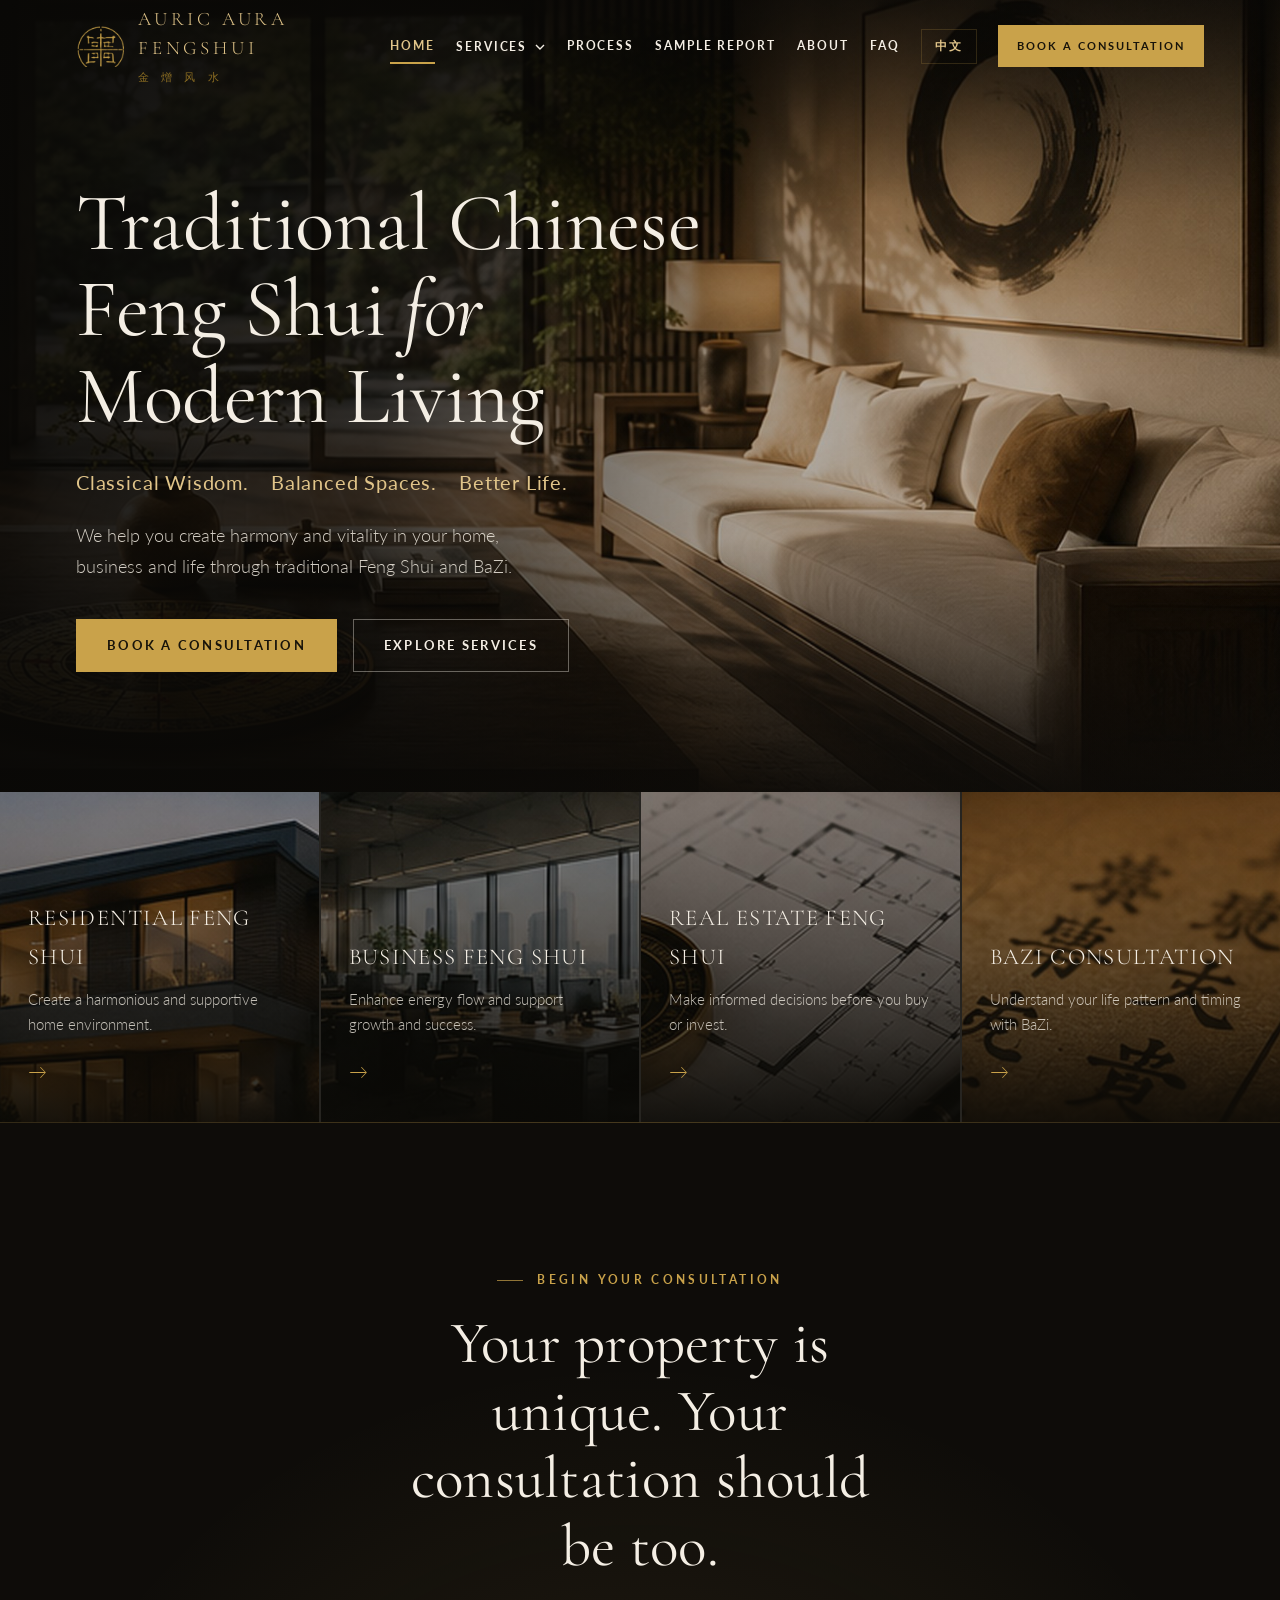
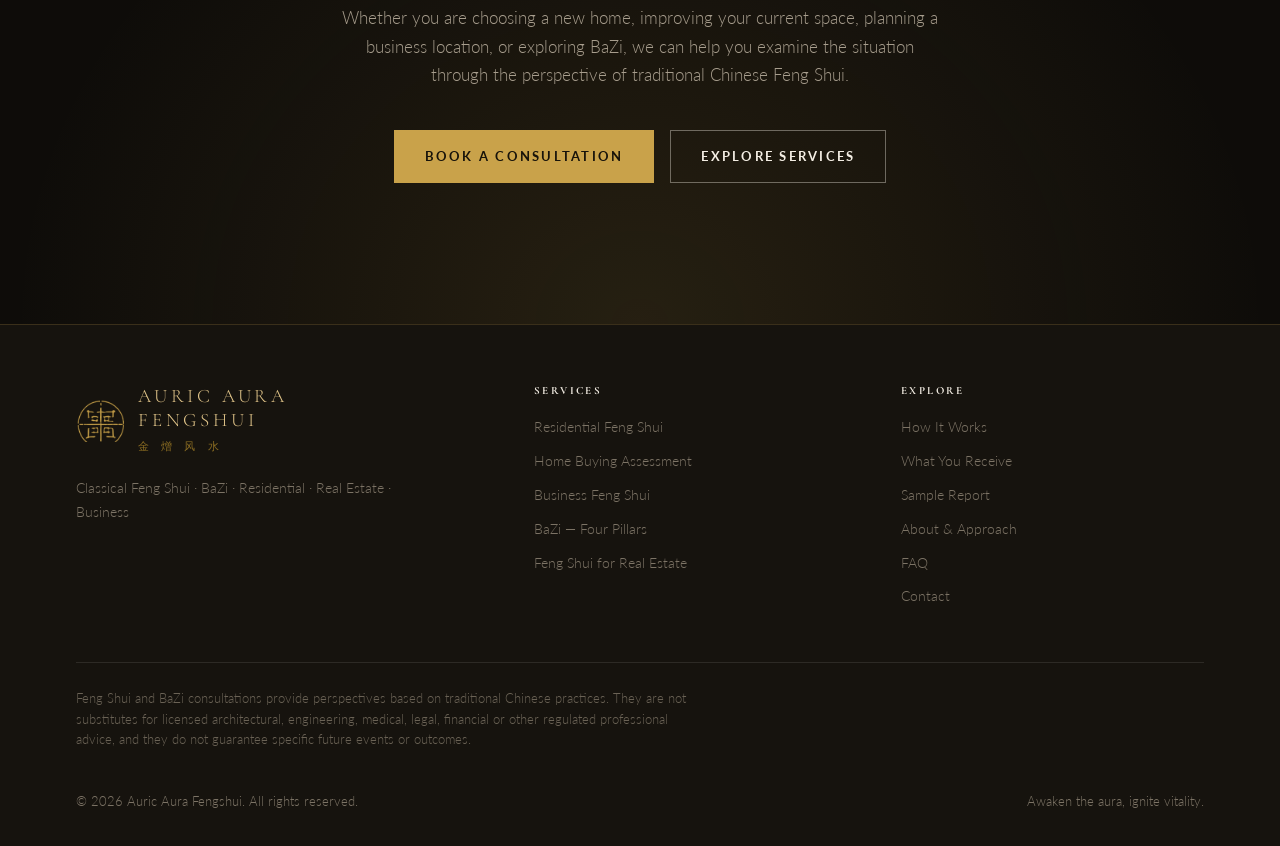
==== commit 91b97cf5: "Harden scroll reveal against script failure Reveal-on-scroll hid content with a bare .reveal rule, s" ====
--- a/index.html
+++ b/index.html
@@ -1,31 +1,34 @@
 <!DOCTYPE html>
-<html lang="en">
+<html lang="en" data-page="index">
 <head>
 <meta charset="utf-8">
 <meta name="viewport" content="width=device-width, initial-scale=1">
 <title>Auric Aura Fengshui — Traditional Chinese Feng Shui for Modern Living</title>
-<meta name="description" content="Personalized classical Chinese Feng Shui and BaZi consultations for homes, businesses and real-estate decisions. Luan Tou, Xuan Kong Flying Stars, Ba Zhai, Four Pillars and Date Selection.">
+<meta name="description" content="Personalized classical Chinese Feng Shui and BaZi consultations for homes, businesses and real-estate decisions.">
 <meta name="theme-color" content="#0E0C09">
-
-<meta property="og:type" content="website">
-<meta property="og:title" content="Auric Aura Fengshui — Traditional Chinese Feng Shui for Modern Living">
-<meta property="og:description" content="Classical Wisdom. Balanced Spaces. Better Life. Residential, business, real-estate and BaZi consultations.">
-<meta property="og:image" content="assets/img/hero-living-room.jpg">
-
 <link rel="icon" href="assets/img/seal.png" type="image/png">
 <link rel="preconnect" href="https://fonts.googleapis.com">
 <link rel="preconnect" href="https://fonts.gstatic.com" crossorigin>
-<link rel="stylesheet" href="https://fonts.googleapis.com/css2?family=Cormorant+Garamond:ital,wght@0,300;0,400;0,500;1,400&family=Lato:wght@300;400;700&display=swap">
+<link rel="stylesheet" href="https://fonts.googleapis.com/css2?family=Cormorant+Garamond:ital,wght@0,300;0,400;0,500;1,400&family=Lato:wght@300;400;700&family=Noto+Sans+SC:wght@300;400;700&family=Noto+Serif+SC:wght@400;500&display=swap">
 <link rel="stylesheet" href="assets/css/style.css">
+<script src="assets/js/i18n.js"></script>
+<script>
+  // Mark that scripting is live, so reveal-on-scroll may hide content. If this
+  // never runs, everything stays visible rather than stranded at opacity 0.
+  document.documentElement.className += ' js';
+  // Apply the stored language before first paint to avoid a flash of English.
+  try {
+    if (localStorage.getItem('aa-lang') === 'zh') document.documentElement.lang = 'zh-Hans';
+  } catch (e) {}
+</script>
 </head>
 <body>
 
-<a class="skip-link" href="#main">Skip to content</a>
+<a class="skip-link" href="#main" data-i18n="skip">Skip to content</a>
 
-<!-- ============================================================ header -->
-<header class="site-header" id="top">
+<header class="site-header">
   <div class="shell site-header__inner">
-    <a class="brand" href="#top" aria-label="Auric Aura Fengshui — home">
+    <a class="brand" href="index.html" data-i18n-aria="brand.aria" aria-label="Auric Aura Fengshui — home">
       <img class="brand__seal" src="assets/img/seal.png" alt="" width="82" height="73">
       <span>
         <span class="brand__name">Auric Aura<br>Fengshui</span>
@@ -34,40 +37,37 @@
     </a>
 
     <nav class="nav" id="nav" aria-label="Primary">
-      <a class="nav__link is-active" href="#top">Home</a>
-
+      <a class="nav__link is-active" href="index.html" data-i18n="nav.home">Home</a>
       <div class="nav__item" data-dropdown>
         <button class="nav__link nav__toggle" type="button" aria-expanded="false" aria-controls="services-menu">
-          Services
+          <span data-i18n="nav.services">Services</span>
           <svg class="nav__caret" width="10" height="6" viewBox="0 0 10 6" fill="none" aria-hidden="true">
             <path d="M1 1l4 4 4-4" stroke="currentColor" stroke-width="1.4"/>
           </svg>
         </button>
         <ul class="nav__menu" id="services-menu">
-          <li><a href="#residential">Residential Feng Shui</a></li>
-          <li><a href="#home-buying">Home Buying Assessment</a></li>
-          <li><a href="#business">Business Feng Shui</a></li>
-          <li><a href="#bazi">BaZi — Four Pillars</a></li>
-          <li><a href="#real-estate">Feng Shui for Real Estate</a></li>
+          <li><a href="services.html#residential" data-i18n="menu.res">Residential Feng Shui</a></li>
+          <li><a href="services.html#home-buying" data-i18n="menu.buy">Home Buying Assessment</a></li>
+          <li><a href="services.html#business" data-i18n="menu.biz">Business Feng Shui</a></li>
+          <li><a href="services.html#bazi" data-i18n="menu.bazi">BaZi — Four Pillars</a></li>
+          <li><a href="services.html#real-estate" data-i18n="menu.re">Feng Shui for Real Estate</a></li>
         </ul>
       </div>
-
-      <a class="nav__link" href="#process">Process</a>
-      <a class="nav__link" href="#sample-report">Sample Report</a>
-      <a class="nav__link" href="#about">About</a>
-      <a class="nav__link" href="#faq">FAQ</a>
-      <a class="btn btn--gold btn--sm" href="#contact">Book a Consultation</a>
+      <a class="nav__link" href="process.html" data-i18n="nav.process">Process</a>
+      <a class="nav__link" href="sample-report.html" data-i18n="nav.report">Sample Report</a>
+      <a class="nav__link" href="about.html" data-i18n="nav.about">About</a>
+      <a class="nav__link" href="faq.html" data-i18n="nav.faq">FAQ</a>
+      <button class="lang-btn" id="lang-toggle" type="button" data-i18n="lang.toggle">中文</button>
+      <a class="btn btn--gold btn--sm" href="contact.html" data-i18n="btn.book">Book a Consultation</a>
     </nav>
 
-    <button class="burger" id="burger" type="button" aria-label="Open menu" aria-expanded="false" aria-controls="nav">
+    <button class="burger" id="burger" type="button" data-i18n-aria="nav.open" aria-label="Open menu" aria-expanded="false" aria-controls="nav">
       <span></span><span></span><span></span>
     </button>
   </div>
 </header>
 
 <main id="main">
-
-  <!-- ========================================================== hero -->
   <section class="hero">
     <div class="hero__media">
       <img src="assets/img/hero-living-room.jpg" alt="A sunlit modern living room opening onto a Chinese garden, with a luopan compass resting on the table" fetchpriority="high">
@@ -75,708 +75,111 @@
 
     <div class="shell">
      <div class="hero__content">
-      <h1 class="hero__title">Traditional Chinese<br>Feng Shui <em>for</em><br>Modern Living</h1>
+      <h1 class="hero__title" data-i18n="hero.title">Traditional Chinese<br>Feng Shui <em>for</em><br>Modern Living</h1>
 
       <p class="hero__tagline">
-        <span>Classical Wisdom.</span>
-        <span>Balanced Spaces.</span>
-        <span>Better Life.</span>
+        <span data-i18n="hero.tag1">Classical Wisdom.</span>
+        <span data-i18n="hero.tag2">Balanced Spaces.</span>
+        <span data-i18n="hero.tag3">Better Life.</span>
       </p>
 
-      <p class="hero__text">
-        We help you create harmony and vitality in your home, business and life
-        through traditional Feng Shui and BaZi.
-      </p>
+      <p class="hero__text" data-i18n="hero.text">We help you create harmony and vitality in your home, business and life through traditional Feng Shui and BaZi.</p>
 
       <div class="hero__actions">
-        <a class="btn btn--gold" href="#contact">Book a Consultation</a>
-        <a class="btn btn--ghost" href="#services">Explore Services</a>
+        <a class="btn btn--gold" href="contact.html" data-i18n="btn.book">Book a Consultation</a>
+        <a class="btn btn--ghost" href="services.html" data-i18n="btn.services">Explore Services</a>
       </div>
      </div>
     </div>
   </section>
 
-  <!-- ================================================== service tiles -->
   <section class="tiles" aria-label="Consultation types">
-    <a class="tile" href="#residential">
+    <a class="tile" href="services.html#residential">
       <img src="assets/img/service-residential.jpg" alt="A contemporary home glowing at dusk" loading="lazy">
       <span>
-        <span class="tile__title">Residential Feng Shui</span>
-        <span class="tile__text">Create a harmonious and supportive home environment.</span>
+        <span class="tile__title" data-i18n="tile.res.title">Residential Feng Shui</span>
+        <span class="tile__text" data-i18n="tile.res.text">Create a harmonious and supportive home environment.</span>
         <span class="tile__arrow" aria-hidden="true">&#8594;</span>
       </span>
     </a>
-
-    <a class="tile" href="#business">
+    <a class="tile" href="services.html#business">
       <img src="assets/img/service-business.jpg" alt="An open-plan office overlooking a city skyline" loading="lazy">
       <span>
-        <span class="tile__title">Business Feng Shui</span>
-        <span class="tile__text">Enhance energy flow and support growth and success.</span>
+        <span class="tile__title" data-i18n="tile.biz.title">Business Feng Shui</span>
+        <span class="tile__text" data-i18n="tile.biz.text">Enhance energy flow and support growth and success.</span>
         <span class="tile__arrow" aria-hidden="true">&#8594;</span>
       </span>
     </a>
-
-    <a class="tile" href="#real-estate">
+    <a class="tile" href="services.html#real-estate">
       <img src="assets/img/service-realestate.jpg" alt="A brass compass and pen resting on an architectural floor plan" loading="lazy">
       <span>
-        <span class="tile__title">Real Estate Feng Shui</span>
-        <span class="tile__text">Make informed decisions before you buy or invest.</span>
+        <span class="tile__title" data-i18n="tile.re.title">Real Estate Feng Shui</span>
+        <span class="tile__text" data-i18n="tile.re.text">Make informed decisions before you buy or invest.</span>
         <span class="tile__arrow" aria-hidden="true">&#8594;</span>
       </span>
     </a>
-
-    <a class="tile" href="#bazi">
+    <a class="tile" href="services.html#bazi">
       <img src="assets/img/service-bazi.jpg" alt="Chinese characters inscribed on aged bamboo slips" loading="lazy">
       <span>
-        <span class="tile__title">BaZi Consultation</span>
-        <span class="tile__text">Understand your life pattern and timing with BaZi.</span>
+        <span class="tile__title" data-i18n="tile.bazi.title">BaZi Consultation</span>
+        <span class="tile__text" data-i18n="tile.bazi.text">Understand your life pattern and timing with BaZi.</span>
         <span class="tile__arrow" aria-hidden="true">&#8594;</span>
       </span>
     </a>
   </section>
 
-  <!-- ======================================================= methods -->
-  <section class="section" id="approach">
+  <section class="cta">
     <div class="shell">
-      <div class="section__head reveal">
-        <p class="eyebrow">Our Approach</p>
-        <h2 class="section-title">Ancient Wisdom. Modern Spaces. Personal Insight.</h2>
-      </div>
-
-      <div class="reveal">
-        <p class="lede">
-          Feng Shui is more than interior decoration. Traditional Chinese Feng Shui studies the
-          relationship between people, space, direction, time, and the surrounding environment.
-          At Auric Aura Fengshui, consultations may incorporate classical methods including:
-        </p>
-      </div>
-
-      <div class="methods reveal">
-        <article class="method">
-          <span class="hanzi method__hanzi" aria-hidden="true">巒頭</span>
-          <h3 class="method__name">Luan Tou</h3>
-          <p class="method__text">
-            Form School. Analysis of the surrounding landscape, buildings, roads, entrances
-            and physical environment.
-          </p>
-        </article>
-
-        <article class="method">
-          <span class="hanzi method__hanzi" aria-hidden="true">玄空</span>
-          <h3 class="method__name">Xuan Kong Flying Stars</h3>
-          <p class="method__text">
-            Analysis of directional and time-based influences within a property.
-          </p>
-        </article>
-
-        <article class="method">
-          <span class="hanzi method__hanzi" aria-hidden="true">八宅</span>
-          <h3 class="method__name">Ba Zhai</h3>
-          <p class="method__text">
-            Eight Mansions. Evaluation of important areas and directions within the home.
-          </p>
-        </article>
-
-        <article class="method">
-          <span class="hanzi method__hanzi" aria-hidden="true">八字</span>
-          <h3 class="method__name">BaZi</h3>
-          <p class="method__text">
-            Four Pillars. Traditional analysis based on an individual&rsquo;s birth information.
-          </p>
-        </article>
-
-        <article class="method">
-          <span class="hanzi method__hanzi" aria-hidden="true">擇日</span>
-          <h3 class="method__name">Date Selection</h3>
-          <p class="method__text">
-            Selection of suitable dates for important activities according to traditional
-            Chinese methods.
-          </p>
-        </article>
-      </div>
-
-      <p class="lede reveal" style="margin-top:44px">
-        Every property and every person is different. Our recommendations are therefore
-        individually prepared rather than generated from a generic checklist.
-      </p>
-    </div>
-  </section>
-
-  <!-- ======================================================= services -->
-  <section class="section section--alt" id="services">
-    <div class="shell">
-      <div class="section__head reveal">
-        <p class="eyebrow">Our Services</p>
-        <h2 class="section-title">Consultations prepared for your property and your people.</h2>
-      </div>
-    </div>
-
-    <div class="shell">
-      <div class="services">
-
-        <!-- Residential -->
-        <article class="service reveal" id="residential">
-          <div>
-            <p class="service__index">01 &mdash; Residential</p>
-            <h3 class="service__title">Residential Feng Shui Consultation</h3>
-            <p class="service__lede">
-              Understand your home from a classical Feng Shui perspective.
-            </p>
-          </div>
-
-          <div>
-            <ul class="service__list">
-              <li>External environment and surrounding forms</li>
-              <li>Property orientation</li>
-              <li>Main entrance</li>
-              <li>Living areas</li>
-              <li>Bedrooms</li>
-              <li>Kitchen</li>
-              <li>Home office</li>
-              <li>Important directional influences</li>
-              <li>Flying Star distribution</li>
-              <li>Household considerations</li>
-              <li>Practical recommendations</li>
-            </ul>
-
-            <p class="service__note">
-              Clients may provide a floor plan, compass orientation, photographs, property
-              information and relevant household information. A personalized written report is
-              provided according to the selected consultation package.
-            </p>
-
-            <div class="pricing">
-              <div>
-                <span class="price__label">Starting from</span>
-                <span class="price__value">CA$399</span>
-              </div>
-            </div>
-
-            <a class="link-arrow" href="#contact">Explore Residential Feng Shui</a>
-          </div>
-        </article>
-
-        <!-- Home buying -->
-        <article class="service reveal" id="home-buying">
-          <div>
-            <p class="service__index">02 &mdash; Home Buying</p>
-            <h3 class="service__title">Home Buying Feng Shui Assessment</h3>
-            <p class="service__lede">
-              Understand a property before making one of life&rsquo;s largest purchases.
-              Considering two or three homes? Already interested in a particular property?
-              A pre-purchase assessment provides an additional traditional Chinese perspective
-              before you decide.
-            </p>
-          </div>
-
-          <div>
-            <ul class="service__list">
-              <li>Location and surrounding environment</li>
-              <li>Roads and nearby structures</li>
-              <li>Property shape</li>
-              <li>House orientation</li>
-              <li>Entrance</li>
-              <li>Floor plan</li>
-              <li>Bedroom locations</li>
-              <li>Kitchen location</li>
-              <li>Important internal areas</li>
-              <li>Potential strengths and concerns</li>
-            </ul>
-
-            <p class="service__note">
-              Send us the property listing, address, floor plan, photographs and available
-              orientation information.
-            </p>
-
-            <div class="pricing">
-              <div>
-                <span class="price__label">Quick Property Assessment</span>
-                <span class="price__value">From CA$199</span>
-              </div>
-              <div>
-                <span class="price__label">Multiple Property Comparison</span>
-                <span class="price__value">Custom Quote</span>
-              </div>
-            </div>
-
-            <a class="link-arrow" href="#contact">Evaluate a Property</a>
-          </div>
-        </article>
-
-        <!-- Business -->
-        <article class="service reveal" id="business">
-          <div>
-            <p class="service__index">03 &mdash; Business</p>
-            <h3 class="service__title">Business Feng Shui</h3>
-            <p class="service__lede">
-              Feng Shui consultation for offices, stores and commercial spaces.
-            </p>
-          </div>
-
-          <div>
-            <ul class="service__list">
-              <li>Commercial site assessment</li>
-              <li>Office layout</li>
-              <li>Executive office positioning</li>
-              <li>Entrance analysis</li>
-              <li>Workspace planning</li>
-              <li>Retail environment assessment</li>
-              <li>New business location review</li>
-              <li>Opening date selection</li>
-            </ul>
-
-            <p class="service__note">
-              Suitable for entrepreneurs, business owners, professionals, retailers and selected
-              commercial projects. Larger projects are individually quoted.
-            </p>
-
-            <div class="pricing">
-              <div>
-                <span class="price__label">Starting from</span>
-                <span class="price__value">CA$899</span>
-              </div>
-            </div>
-
-            <a class="link-arrow" href="#contact">Request a Consultation</a>
-          </div>
-        </article>
-
-        <!-- BaZi -->
-        <article class="service reveal" id="bazi">
-          <div>
-            <p class="service__index">04 &mdash; BaZi</p>
-            <h3 class="service__title">BaZi &mdash; Four Pillars Consultation</h3>
-            <p class="service__lede">
-              Explore your personal pattern through a traditional Chinese system. BaZi, also known
-              as the Four Pillars, uses birth information to examine traditional relationships
-              between the Five Elements, timing cycles and different areas of life.
-            </p>
-          </div>
-
-          <div>
-            <ul class="service__list">
-              <li>Personal characteristics</li>
-              <li>Strengths and tendencies</li>
-              <li>Career and business themes</li>
-              <li>Wealth patterns</li>
-              <li>Relationships</li>
-              <li>Major life cycles</li>
-              <li>Annual influences</li>
-              <li>Important timing considerations</li>
-            </ul>
-
-            <div class="pricing">
-              <div>
-                <span class="price__label">Personal BaZi Consultation</span>
-                <span class="price__value">From CA$149</span>
-              </div>
-              <div>
-                <span class="price__label">Comprehensive BaZi Analysis</span>
-                <span class="price__value">From CA$299</span>
-              </div>
-            </div>
-
-            <a class="link-arrow" href="#contact">Book a BaZi Consultation</a>
-          </div>
-        </article>
-
-        <!-- Real estate -->
-        <article class="service reveal" id="real-estate">
-          <div>
-            <p class="service__index">05 &mdash; Real Estate</p>
-            <h3 class="service__title">Feng Shui for Real Estate</h3>
-            <p class="service__lede">
-              For home buyers, realtors, investors, builders and developers. Feng Shui can be
-              considered before a property is purchased, renovated or built.
-            </p>
-          </div>
-
-          <div>
-            <div class="about__pillars" style="margin-bottom:28px">
-              <div class="pillar">
-                <h4 class="pillar__name">Home Buyers</h4>
-                <p class="pillar__text">Evaluate a potential property before purchase.</p>
-              </div>
-              <div class="pillar">
-                <h4 class="pillar__name">Realtors</h4>
-                <p class="pillar__text">
-                  Provide an additional cultural and Feng Shui perspective for clients who value
-                  traditional Chinese principles.
-                </p>
-              </div>
-              <div class="pillar">
-                <h4 class="pillar__name">Investors</h4>
-                <p class="pillar__text">Compare properties before acquisition.</p>
-              </div>
-              <div class="pillar">
-                <h4 class="pillar__name">Builders &amp; Developers</h4>
-                <p class="pillar__text">
-                  Review selected site and floor-plan considerations during the planning process.
-                </p>
-              </div>
-              <div class="pillar">
-                <h4 class="pillar__name">Renovation Projects</h4>
-                <p class="pillar__text">
-                  Review proposed layouts before major changes are finalized.
-                </p>
-              </div>
-            </div>
-
-            <a class="link-arrow" href="#contact">Discuss a Real Estate Project</a>
-          </div>
-        </article>
-
+      <p class="eyebrow" data-i18n="cta.eyebrow" style="display:inline-block">Begin Your Consultation</p>
+      <h2 class="cta__title" data-i18n="cta.title">Your property is unique. Your consultation should be too.</h2>
+      <p class="cta__text" data-i18n="cta.text">Whether you are choosing a new home, improving your current space, planning a business location, or exploring BaZi, we can help you examine the situation through the perspective of traditional Chinese Feng Shui.</p>
+      <div class="cta__actions">
+        <a class="btn btn--gold" href="contact.html" data-i18n="btn.book">Book a Consultation</a>
+        <a class="btn btn--ghost" href="services.html" data-i18n="btn.services">Explore Services</a>
       </div>
     </div>
   </section>
-
-  <!-- =================================================== deliverables -->
-  <section class="section" id="deliverables">
-    <div class="shell">
-      <div class="section__head reveal">
-        <p class="eyebrow">What You Receive</p>
-        <h2 class="section-title">A written record you can keep, review and act on.</h2>
-        <p class="lede" style="margin-top:22px">
-          Depending on the selected service, your consultation may include:
-        </p>
-      </div>
-
-      <div class="deliverables reveal">
-        <article class="deliverable">
-          <svg class="deliverable__icon" viewBox="0 0 40 40" fill="none" stroke="currentColor" stroke-width="1.1" aria-hidden="true">
-            <path d="M6 33V13l14-8 14 8v20"/><path d="M6 33h28"/><path d="M15 33V22h10v11"/>
-          </svg>
-          <h3 class="deliverable__name">Property Analysis</h3>
-          <p class="deliverable__text">
-            A structured assessment of the relevant property and environment.
-          </p>
-        </article>
-
-        <article class="deliverable">
-          <svg class="deliverable__icon" viewBox="0 0 40 40" fill="none" stroke="currentColor" stroke-width="1.1" aria-hidden="true">
-            <rect x="6" y="6" width="28" height="28"/><path d="M6 18h12V6M18 18v16M18 26h16"/>
-          </svg>
-          <h3 class="deliverable__name">Annotated Floor Plan</h3>
-          <p class="deliverable__text">
-            Important areas and observations clearly marked where appropriate.
-          </p>
-        </article>
-
-        <article class="deliverable">
-          <svg class="deliverable__icon" viewBox="0 0 40 40" fill="none" stroke="currentColor" stroke-width="1.1" aria-hidden="true">
-            <circle cx="20" cy="20" r="14"/><path d="M25.5 14.5l-3.4 8.1-8.1 3.4 3.4-8.1z"/><circle cx="20" cy="20" r="1.4" fill="currentColor" stroke="none"/>
-          </svg>
-          <h3 class="deliverable__name">Personalized Recommendations</h3>
-          <p class="deliverable__text">
-            Recommendations based on the specific property rather than generic Feng Shui advice.
-          </p>
-        </article>
-
-        <article class="deliverable">
-          <svg class="deliverable__icon" viewBox="0 0 40 40" fill="none" stroke="currentColor" stroke-width="1.1" aria-hidden="true">
-            <path d="M10 4h13l7 7v25H10z"/><path d="M23 4v7h7"/><path d="M15 20h10M15 26h10"/>
-          </svg>
-          <h3 class="deliverable__name">Professional PDF Report</h3>
-          <p class="deliverable__text">
-            A written record that you can keep and review.
-          </p>
-        </article>
-
-        <article class="deliverable">
-          <svg class="deliverable__icon" viewBox="0 0 40 40" fill="none" stroke="currentColor" stroke-width="1.1" aria-hidden="true">
-            <rect x="4" y="9" width="23" height="17"/><path d="M27 15l9-5v16l-9-5z"/><path d="M12 32h12"/>
-          </svg>
-          <h3 class="deliverable__name">Online Consultation</h3>
-          <p class="deliverable__text">
-            Selected packages include a private video meeting to explain the findings and answer
-            questions.
-          </p>
-        </article>
-      </div>
-    </div>
-  </section>
-
-  <!-- ======================================================== process -->
-  <section class="section section--alt" id="process">
-    <div class="shell">
-      <div class="section__head reveal">
-        <p class="eyebrow">How It Works</p>
-        <h2 class="section-title">Five steps from first question to practical plan.</h2>
-      </div>
-
-      <div class="steps reveal">
-        <div class="step">
-          <span class="step__num" aria-hidden="true"></span>
-          <h3 class="step__title">Choose Your Consultation</h3>
-          <div class="step__body">
-            <p>Select the service that best matches your needs.</p>
-          </div>
-        </div>
-
-        <div class="step">
-          <span class="step__num" aria-hidden="true"></span>
-          <h3 class="step__title">Submit Your Information</h3>
-          <div class="step__body">
-            <p>Depending on the service, we may request:</p>
-            <ul class="step__list">
-              <li>Property address</li>
-              <li>Floor plan</li>
-              <li>Compass orientation</li>
-              <li>Property photographs</li>
-              <li>Construction or renovation information</li>
-              <li>Birth date and time where relevant</li>
-              <li>Your primary questions and objectives</li>
-            </ul>
-          </div>
-        </div>
-
-        <div class="step">
-          <span class="step__num" aria-hidden="true"></span>
-          <h3 class="step__title">Analysis</h3>
-          <div class="step__body">
-            <p>
-              Your information is reviewed using the relevant traditional Feng Shui or BaZi
-              methods.
-            </p>
-          </div>
-        </div>
-
-        <div class="step">
-          <span class="step__num" aria-hidden="true"></span>
-          <h3 class="step__title">Receive Your Report</h3>
-          <div class="step__body">
-            <p>Your personalized report is delivered digitally.</p>
-          </div>
-        </div>
-
-        <div class="step">
-          <span class="step__num" aria-hidden="true"></span>
-          <h3 class="step__title">Consultation</h3>
-          <div class="step__body">
-            <p>
-              Where included, we meet online to explain the findings and discuss practical
-              recommendations.
-            </p>
-          </div>
-        </div>
-      </div>
-    </div>
-  </section>
-
-  <!-- ================================================== sample report -->
-  <section class="section report" id="sample-report">
-    <img class="report__bg" src="assets/img/luopan.jpg" alt="" aria-hidden="true" loading="lazy">
-
-    <div class="shell report__grid">
-      <div class="reveal">
-        <p class="eyebrow">Sample Feng Shui Report</p>
-        <h2 class="section-title">See what a professional consultation looks like.</h2>
-        <p class="lede" style="margin-top:22px">
-          A comprehensive residential report moves from the wider environment inward &mdash; from
-          the land and the building to the rooms you use every day &mdash; and ends with a
-          prioritized plan you can actually work through.
-        </p>
-        <p style="margin-top:32px">
-          <a class="btn btn--ghost" href="#contact">View Sample Report</a>
-        </p>
-      </div>
-
-      <div class="reveal">
-        <ol class="report__list">
-          <li>Property Overview</li>
-          <li>External Environment</li>
-          <li>Site &amp; Building Orientation</li>
-          <li>Compass Analysis</li>
-          <li>Flying Star Chart</li>
-          <li>Floor Plan Analysis</li>
-          <li>Main Entrance</li>
-          <li>Living Areas</li>
-          <li>Master Bedroom</li>
-          <li>Children&rsquo;s Bedrooms</li>
-          <li>Kitchen</li>
-          <li>Home Office</li>
-          <li>Important Household Considerations</li>
-          <li>Recommendations</li>
-          <li>Priority Action Plan</li>
-        </ol>
-      </div>
-    </div>
-  </section>
-
-  <!-- ========================================================== about -->
-  <section class="section section--alt" id="about">
-    <div class="shell about__grid">
-      <div class="reveal">
-        <p class="eyebrow">About Auric Aura</p>
-        <h2 class="section-title">Classical Knowledge. Individual Analysis. Practical Application.</h2>
-        <p class="about__motto">Awaken the aura, ignite vitality.</p>
-      </div>
-
-      <div class="reveal">
-        <p class="lede">
-          Auric Aura Fengshui was created to bring traditional Chinese Feng Shui principles into
-          contemporary homes, businesses and real-estate decisions.
-        </p>
-        <p class="lede">
-          Our approach respects classical Chinese methods while presenting the analysis in a clear,
-          structured and practical format suitable for modern clients.
-        </p>
-        <p class="lede">
-          Rather than applying one-size-fits-all rules, each consultation considers the individual
-          property, its environment, orientation, timing and &mdash; where relevant &mdash; the
-          people using the space.
-        </p>
-      </div>
-    </div>
-  </section>
-
-  <!-- ============================================================ faq -->
-  <section class="section" id="faq">
-    <div class="shell">
-      <div class="section__head reveal" style="text-align:center">
-        <p class="eyebrow" style="display:inline-block">Frequently Asked Questions</p>
-        <h2 class="section-title" style="margin-inline:auto">Before you book</h2>
-      </div>
-
-      <div class="faq reveal">
-        <details class="faq__item">
-          <summary class="faq__q">
-            Do you provide consultations outside Canada?
-            <span class="faq__sign" aria-hidden="true"></span>
-          </summary>
-          <div class="faq__a">
-            Yes. Many consultations can be completed remotely using floor plans, photographs,
-            compass information and video meetings.
-          </div>
-        </details>
-
-        <details class="faq__item">
-          <summary class="faq__q">
-            Do I need an architectural floor plan?
-            <span class="faq__sign" aria-hidden="true"></span>
-          </summary>
-          <div class="faq__a">
-            Not necessarily. A clear real-estate floor plan or accurately drawn layout may be
-            sufficient for many consultations.
-          </div>
-        </details>
-
-        <details class="faq__item">
-          <summary class="faq__q">
-            Can you evaluate a house before I buy it?
-            <span class="faq__sign" aria-hidden="true"></span>
-          </summary>
-          <div class="faq__a">
-            Yes. Pre-purchase Feng Shui assessment is one of our core services.
-          </div>
-        </details>
-
-        <details class="faq__item">
-          <summary class="faq__q">
-            Can you compare several houses?
-            <span class="faq__sign" aria-hidden="true"></span>
-          </summary>
-          <div class="faq__a">
-            Yes. Multiple-property comparison can be arranged depending on the number and
-            complexity of the properties.
-          </div>
-        </details>
-
-        <details class="faq__item">
-          <summary class="faq__q">
-            Can a consultation replace an architect, engineer, doctor, lawyer or financial adviser?
-            <span class="faq__sign" aria-hidden="true"></span>
-          </summary>
-          <div class="faq__a">
-            No. Feng Shui and BaZi consultations provide perspectives based on traditional Chinese
-            practices and are not substitutes for licensed architectural, engineering, medical,
-            legal, financial or other regulated professional advice.
-          </div>
-        </details>
-
-        <details class="faq__item">
-          <summary class="faq__q">
-            Do you guarantee a particular financial, health or relationship outcome?
-            <span class="faq__sign" aria-hidden="true"></span>
-          </summary>
-          <div class="faq__a">
-            No. Feng Shui and BaZi consultations do not guarantee specific future events or
-            outcomes. Recommendations should be considered alongside your own judgment and
-            appropriate professional advice.
-          </div>
-        </details>
-      </div>
-    </div>
-  </section>
-
-  <!-- ============================================================ cta -->
-  <section class="cta" id="contact">
-    <div class="shell">
-      <p class="eyebrow" style="display:inline-block">Begin Your Consultation</p>
-      <h2 class="cta__title">Your property is unique. Your consultation should be too.</h2>
-      <p class="cta__text">
-        Whether you are choosing a new home, improving your current space, planning a business
-        location, or exploring BaZi, we can help you examine the situation through the perspective
-        of traditional Chinese Feng Shui.
-      </p>
-
-      <div class="cta__actions">
-        <a class="btn btn--gold" href="mailto:Robotechai2024@gmail.com?subject=Feng%20Shui%20Consultation%20Enquiry">Book a Consultation</a>
-        <a class="btn btn--ghost" href="#services">Explore Services</a>
-      </div>
-
-      <div class="cta__contacts">
-        <span>Contact Auric Aura Fengshui</span>
-        <a href="mailto:Robotechai2024@gmail.com">Robotechai2024@gmail.com</a>
-        <span>Consultations available worldwide &middot; Based in Canada</span>
-      </div>
-    </div>
-  </section>
-
 </main>
 
-<!-- ============================================================ footer -->
 <footer class="site-footer">
   <div class="shell">
     <div class="site-footer__top">
       <div class="site-footer__brand">
-        <a class="brand" href="#top">
+        <a class="brand" href="index.html">
           <img class="brand__seal" src="assets/img/seal.png" alt="" width="82" height="73">
           <span>
             <span class="brand__name">Auric Aura<br>Fengshui</span>
             <span class="hanzi brand__hanzi" aria-hidden="true">金 熷 风 水</span>
           </span>
         </a>
-        <p class="site-footer__blurb">
-          Classical Feng Shui &middot; BaZi &middot; Residential &middot; Real Estate &middot; Business
-        </p>
+        <p class="site-footer__blurb" data-i18n="foot.blurb">Classical Feng Shui &middot; BaZi &middot; Residential &middot; Real Estate &middot; Business</p>
       </div>
 
       <div>
-        <h2 class="footer__heading">Services</h2>
+        <h2 class="footer__heading" data-i18n="foot.services">Services</h2>
         <ul class="footer__list">
-          <li><a href="#residential">Residential Feng Shui</a></li>
-          <li><a href="#home-buying">Home Buying Assessment</a></li>
-          <li><a href="#business">Business Feng Shui</a></li>
-          <li><a href="#bazi">BaZi &mdash; Four Pillars</a></li>
-          <li><a href="#real-estate">Feng Shui for Real Estate</a></li>
+          <li><a href="services.html#residential" data-i18n="menu.res">Residential Feng Shui</a></li>
+          <li><a href="services.html#home-buying" data-i18n="menu.buy">Home Buying Assessment</a></li>
+          <li><a href="services.html#business" data-i18n="menu.biz">Business Feng Shui</a></li>
+          <li><a href="services.html#bazi" data-i18n="menu.bazi">BaZi — Four Pillars</a></li>
+          <li><a href="services.html#real-estate" data-i18n="menu.re">Feng Shui for Real Estate</a></li>
         </ul>
       </div>
 
       <div>
-        <h2 class="footer__heading">Explore</h2>
+        <h2 class="footer__heading" data-i18n="foot.explore">Explore</h2>
         <ul class="footer__list">
-          <li><a href="#approach">Our Approach</a></li>
-          <li><a href="#deliverables">What You Receive</a></li>
-          <li><a href="#process">How It Works</a></li>
-          <li><a href="#sample-report">Sample Report</a></li>
-          <li><a href="#about">About</a></li>
-          <li><a href="#faq">FAQ</a></li>
+          <li><a href="process.html" data-i18n="foot.process">How It Works</a></li>
+          <li><a href="process.html#receive" data-i18n="foot.receive">What You Receive</a></li>
+          <li><a href="sample-report.html" data-i18n="foot.report">Sample Report</a></li>
+          <li><a href="about.html" data-i18n="foot.about">About & Approach</a></li>
+          <li><a href="faq.html" data-i18n="foot.faq">FAQ</a></li>
+          <li><a href="contact.html" data-i18n="foot.contact">Contact</a></li>
         </ul>
       </div>
     </div>
 
-    <p class="disclaimer">
+    <p class="disclaimer" data-i18n="foot.disclaimer">
       Feng Shui and BaZi consultations provide perspectives based on traditional Chinese practices.
       They are not substitutes for licensed architectural, engineering, medical, legal, financial or
       other regulated professional advice, and they do not guarantee specific future events or
@@ -784,8 +187,8 @@
     </p>
 
     <div class="site-footer__bottom">
-      <span>&copy; <span id="year">2026</span> Auric Aura Fengshui. All rights reserved.</span>
-      <span>Awaken the aura, ignite vitality.</span>
+      <span>&copy; <span id="year">2026</span> Auric Aura Fengshui. <span data-i18n="foot.rights">All rights reserved.</span></span>
+      <span data-i18n="foot.motto">Awaken the aura, ignite vitality.</span>
     </div>
   </div>
 </footer>
--- a/assets/css/style.css
+++ b/assets/css/style.css
@@ -202,14 +202,14 @@
 .site-header__inner {
   display: flex;
   align-items: center;
-  gap: 32px;
+  gap: clamp(16px, 2vw, 32px);
   min-height: 92px;
 }
 .site-header.is-stuck .site-header__inner { min-height: 74px; }
 .site-header__inner { transition: min-height .4s var(--ease); }
 
 /* Brand */
-.brand { display: flex; align-items: center; gap: 16px; margin-right: auto; }
+.brand { display: flex; flex: none; align-items: center; gap: 14px; margin-right: auto; }
 .brand__seal { width: 54px; height: auto; flex: none; }
 .brand__name {
   font-family: var(--serif);
@@ -222,7 +222,7 @@
 .brand__hanzi { display: block; margin-top: 5px; font-size: 11px; letter-spacing: .42em; }
 
 /* Nav */
-.nav { display: flex; align-items: center; gap: clamp(18px, 2.2vw, 34px); }
+.nav { display: flex; align-items: center; gap: clamp(13px, 1.7vw, 28px); }
 .nav__link {
   position: relative;
   font-size: 12.5px;
@@ -815,12 +815,14 @@
 }
 
 /* --------------------------------------------------------------- reveal -- */
-.reveal {
+/* Scoped to html.js so that if the script never runs — or throws — the content
+   stays visible instead of being stranded at opacity 0. */
+html.js .reveal {
   opacity: 0;
   transform: translateY(26px);
   transition: opacity .8s var(--ease), transform .8s var(--ease);
 }
-.reveal.is-visible { opacity: 1; transform: none; }
+html.js .reveal.is-visible { opacity: 1; transform: none; }
 
 /* ------------------------------------------------------------ responsive -- */
 @media (max-width: 1080px) {
@@ -899,3 +901,108 @@
   }
   .reveal { opacity: 1; transform: none; }
 }
+
+/* ==========================================================================
+   Multi-page chrome + bilingual support
+   ========================================================================== */
+
+/* ------------------------------------------------------------ page head -- */
+.page-head {
+  padding: calc(92px + clamp(52px, 6.5vw, 92px)) 0 clamp(46px, 5.5vw, 76px);
+  border-bottom: 1px solid var(--line);
+  background:
+    radial-gradient(ellipse 90% 130% at 10% 0%, rgba(201, 162, 74, .11), transparent 62%),
+    var(--ink);
+}
+.page-head__title {
+  font-size: clamp(2.35rem, 5vw, 3.8rem);
+  max-width: 20ch;
+}
+.page-head .lede { margin-top: 22px; }
+
+/* ------------------------------------------------------ language toggle -- */
+.lang-btn {
+  flex: none;
+  background: none;
+  border: 1px solid var(--line);
+  color: var(--gold-soft);
+  font-family: var(--sans);
+  font-size: 11.5px;
+  font-weight: 700;
+  letter-spacing: .14em;
+  padding: 9px 13px;
+  cursor: pointer;
+  white-space: nowrap;
+  transition: background .3s var(--ease), border-color .3s var(--ease), color .3s var(--ease);
+}
+.lang-btn:hover {
+  border-color: var(--gold);
+  background: rgba(201, 162, 74, .10);
+  color: var(--gold-soft);
+}
+
+/* --------------------------------------------------------- CJK typography */
+:root {
+  --serif-zh: "Noto Serif SC", "Songti SC", "STSong", "SimSun", serif;
+  --sans-zh:  "Noto Sans SC", "PingFang SC", "Hiragino Sans GB",
+              "Microsoft YaHei", sans-serif;
+}
+
+html[lang="zh-Hans"] body { font-family: var(--sans-zh); }
+
+html[lang="zh-Hans"] h1,
+html[lang="zh-Hans"] h2,
+html[lang="zh-Hans"] h3,
+html[lang="zh-Hans"] h4,
+html[lang="zh-Hans"] .tile__title,
+html[lang="zh-Hans"] .price__value,
+html[lang="zh-Hans"] .faq__q {
+  font-family: var(--serif-zh);
+  line-height: 1.32;
+}
+
+/* The brand lockup stays in its Latin face in both languages. */
+html[lang="zh-Hans"] .brand__name { font-family: var(--serif); }
+
+/* Synthesised italics look wrong in CJK — emphasise with colour instead. */
+html[lang="zh-Hans"] .hero__title em {
+  font-style: normal;
+  color: var(--gold-soft);
+}
+html[lang="zh-Hans"] .about__motto { font-style: normal; }
+
+/* Wide Latin tracking is too loose for Han characters. */
+html[lang="zh-Hans"] .btn,
+html[lang="zh-Hans"] .nav__link,
+html[lang="zh-Hans"] .eyebrow,
+html[lang="zh-Hans"] .link-arrow,
+html[lang="zh-Hans"] .footer__heading,
+html[lang="zh-Hans"] .price__label,
+html[lang="zh-Hans"] .service__index { letter-spacing: .1em; }
+
+html[lang="zh-Hans"] .hero__title,
+html[lang="zh-Hans"] .page-head__title,
+html[lang="zh-Hans"] .section-title,
+html[lang="zh-Hans"] .cta__title { letter-spacing: .02em; }
+
+/* Chinese runs shorter than English — let headings breathe wider. */
+html[lang="zh-Hans"] .section-title,
+html[lang="zh-Hans"] .page-head__title { max-width: 24ch; }
+
+@media (max-width: 900px) {
+  .nav .lang-btn {
+    width: 100%;
+    margin-top: 18px;
+    padding: 13px;
+    font-size: 12px;
+  }
+  .nav .btn { margin-top: 12px; }
+}
+
+/* Keep the header on one line as the nav grows. */
+@media (max-width: 1300px) {
+  .nav__link, .lang-btn { font-size: 11.5px; }
+  .btn--sm { padding: 11px 18px; font-size: 11px; }
+  .brand__name { font-size: 19px; }
+  .brand__seal { width: 48px; }
+}
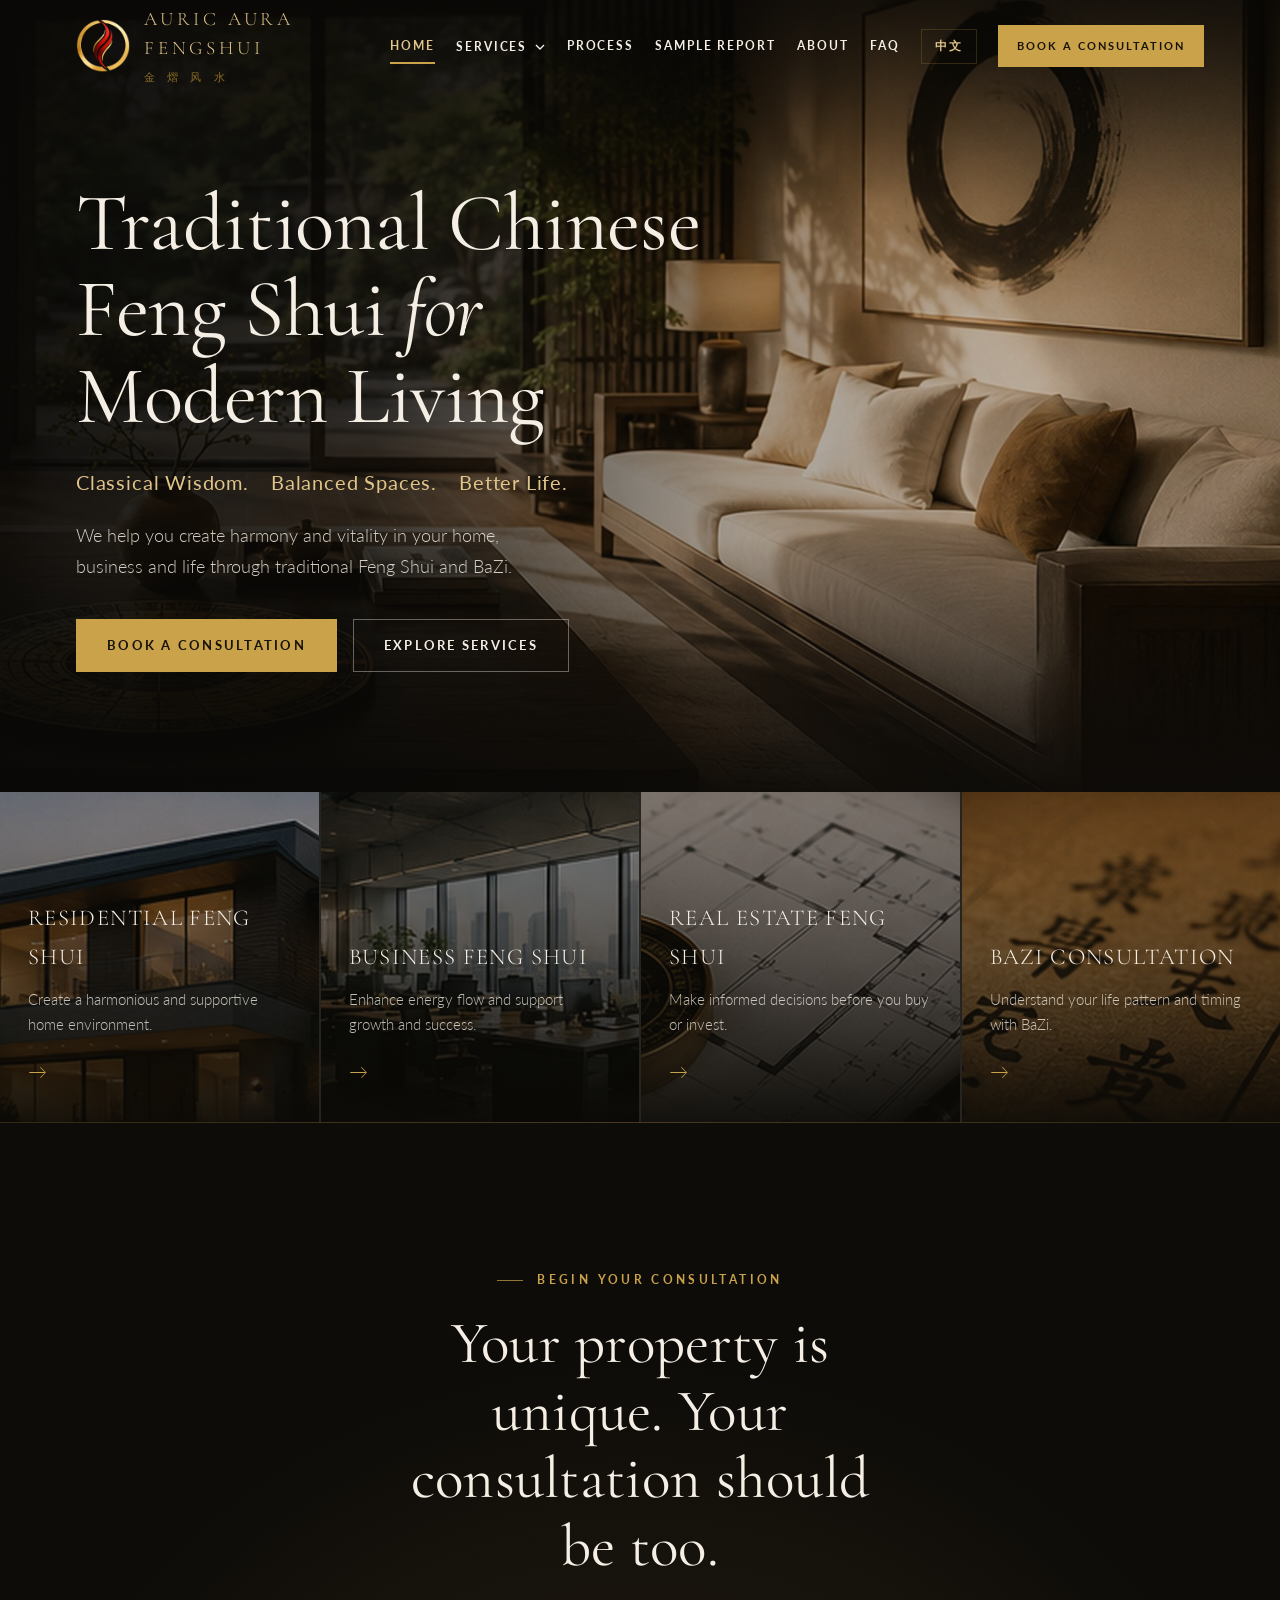
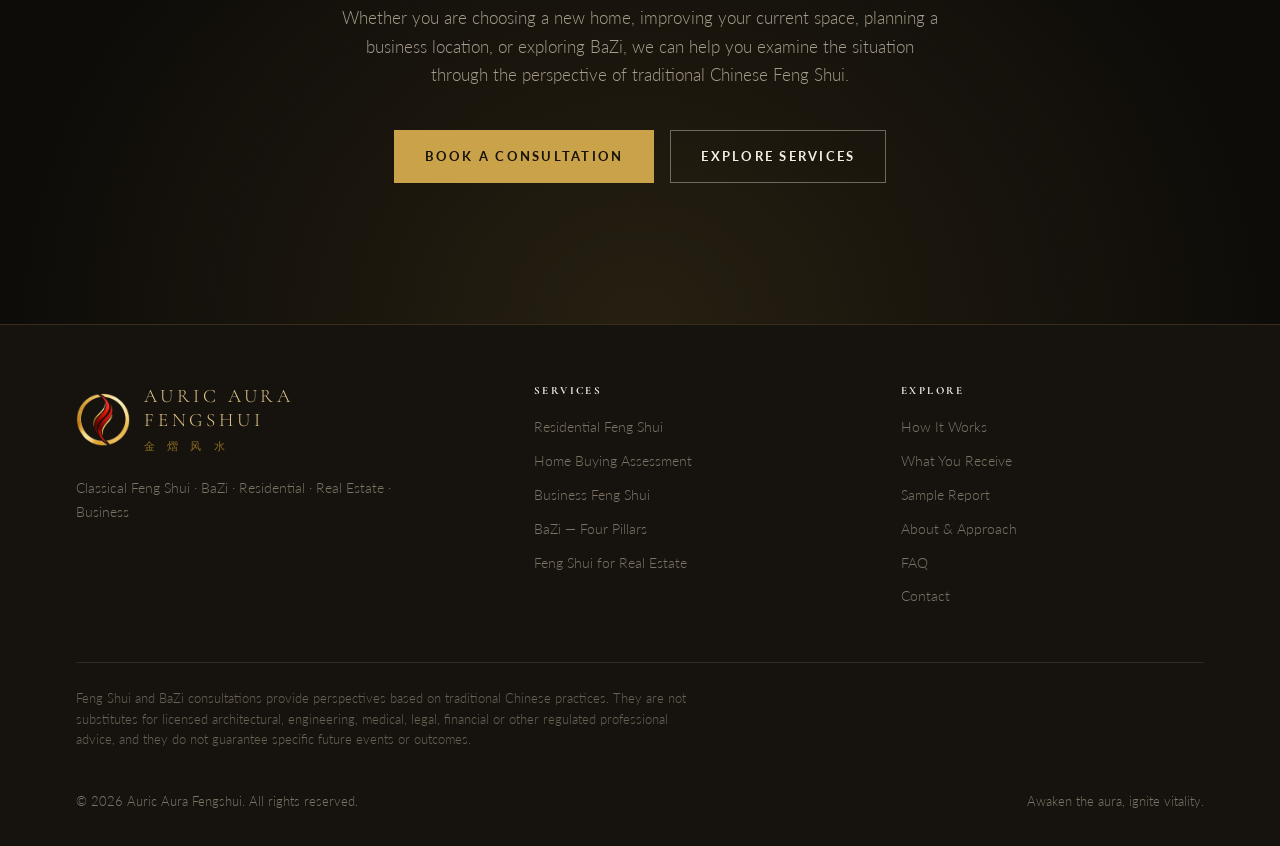
==== commit a160b6e1: "Correct the logo character to 熠 and adopt the new emblem The wordmark read 金熷风水; 熷 is not the intend" ====
--- a/index.html
+++ b/index.html
@@ -6,12 +6,12 @@
 <title>Auric Aura Fengshui — Traditional Chinese Feng Shui for Modern Living</title>
 <meta name="description" content="Personalized classical Chinese Feng Shui and BaZi consultations for homes, businesses and real-estate decisions.">
 <meta name="theme-color" content="#0E0C09">
-<link rel="icon" href="assets/img/seal.png" type="image/png">
+<link rel="icon" href="logo-mark.png" type="image/png">
 <link rel="preconnect" href="https://fonts.googleapis.com">
 <link rel="preconnect" href="https://fonts.gstatic.com" crossorigin>
 <link rel="stylesheet" href="https://fonts.googleapis.com/css2?family=Cormorant+Garamond:ital,wght@0,300;0,400;0,500;1,400&family=Lato:wght@300;400;700&family=Noto+Sans+SC:wght@300;400;700&family=Noto+Serif+SC:wght@400;500&display=swap">
-<link rel="stylesheet" href="assets/css/style.css">
-<script src="assets/js/i18n.js"></script>
+<link rel="stylesheet" href="style.css?v=172715ff">
+<script src="i18n.js?v=b93cf1b6"></script>
 <script>
   // Mark that scripting is live, so reveal-on-scroll may hide content. If this
   // never runs, everything stays visible rather than stranded at opacity 0.
@@ -29,10 +29,10 @@
 <header class="site-header">
   <div class="shell site-header__inner">
     <a class="brand" href="index.html" data-i18n-aria="brand.aria" aria-label="Auric Aura Fengshui — home">
-      <img class="brand__seal" src="assets/img/seal.png" alt="" width="82" height="73">
+      <img class="brand__seal" src="logo-mark.png" alt="" width="512" height="512">
       <span>
         <span class="brand__name">Auric Aura<br>Fengshui</span>
-        <span class="hanzi brand__hanzi" aria-hidden="true">金 熷 风 水</span>
+        <span class="hanzi brand__hanzi" aria-hidden="true">金 熠 风 水</span>
       </span>
     </a>
 
@@ -70,7 +70,7 @@
 <main id="main">
   <section class="hero">
     <div class="hero__media">
-      <img src="assets/img/hero-living-room.jpg" alt="A sunlit modern living room opening onto a Chinese garden, with a luopan compass resting on the table" fetchpriority="high">
+      <img src="hero-living-room.jpg" alt="A sunlit modern living room opening onto a Chinese garden, with a luopan compass resting on the table" fetchpriority="high">
     </div>
 
     <div class="shell">
@@ -95,7 +95,7 @@
 
   <section class="tiles" aria-label="Consultation types">
     <a class="tile" href="services.html#residential">
-      <img src="assets/img/service-residential.jpg" alt="A contemporary home glowing at dusk" loading="lazy">
+      <img src="service-residential.jpg" alt="A contemporary home glowing at dusk" loading="lazy">
       <span>
         <span class="tile__title" data-i18n="tile.res.title">Residential Feng Shui</span>
         <span class="tile__text" data-i18n="tile.res.text">Create a harmonious and supportive home environment.</span>
@@ -103,7 +103,7 @@
       </span>
     </a>
     <a class="tile" href="services.html#business">
-      <img src="assets/img/service-business.jpg" alt="An open-plan office overlooking a city skyline" loading="lazy">
+      <img src="service-business.jpg" alt="An open-plan office overlooking a city skyline" loading="lazy">
       <span>
         <span class="tile__title" data-i18n="tile.biz.title">Business Feng Shui</span>
         <span class="tile__text" data-i18n="tile.biz.text">Enhance energy flow and support growth and success.</span>
@@ -111,7 +111,7 @@
       </span>
     </a>
     <a class="tile" href="services.html#real-estate">
-      <img src="assets/img/service-realestate.jpg" alt="A brass compass and pen resting on an architectural floor plan" loading="lazy">
+      <img src="service-realestate.jpg" alt="A brass compass and pen resting on an architectural floor plan" loading="lazy">
       <span>
         <span class="tile__title" data-i18n="tile.re.title">Real Estate Feng Shui</span>
         <span class="tile__text" data-i18n="tile.re.text">Make informed decisions before you buy or invest.</span>
@@ -119,7 +119,7 @@
       </span>
     </a>
     <a class="tile" href="services.html#bazi">
-      <img src="assets/img/service-bazi.jpg" alt="Chinese characters inscribed on aged bamboo slips" loading="lazy">
+      <img src="service-bazi.jpg" alt="Chinese characters inscribed on aged bamboo slips" loading="lazy">
       <span>
         <span class="tile__title" data-i18n="tile.bazi.title">BaZi Consultation</span>
         <span class="tile__text" data-i18n="tile.bazi.text">Understand your life pattern and timing with BaZi.</span>
@@ -146,10 +146,10 @@
     <div class="site-footer__top">
       <div class="site-footer__brand">
         <a class="brand" href="index.html">
-          <img class="brand__seal" src="assets/img/seal.png" alt="" width="82" height="73">
+          <img class="brand__seal" src="logo-mark.png" alt="" width="512" height="512">
           <span>
             <span class="brand__name">Auric Aura<br>Fengshui</span>
-            <span class="hanzi brand__hanzi" aria-hidden="true">金 熷 风 水</span>
+            <span class="hanzi brand__hanzi" aria-hidden="true">金 熠 风 水</span>
           </span>
         </a>
         <p class="site-footer__blurb" data-i18n="foot.blurb">Classical Feng Shui &middot; BaZi &middot; Residential &middot; Real Estate &middot; Business</p>
@@ -193,6 +193,6 @@
   </div>
 </footer>
 
-<script src="assets/js/main.js" defer></script>
+<script src="main.js?v=b66184f7" defer></script>
 </body>
 </html>
--- a/style.css
+++ b/style.css
@@ -0,0 +1,1018 @@
+/* ==========================================================================
+   Auric Aura Fengshui — Traditional Chinese Feng Shui for Modern Living
+   ========================================================================== */
+
+/* --------------------------------------------------------------- tokens -- */
+:root {
+  --ink:        #0E0C09;
+  --ink-2:      #16130E;
+  --ink-3:      #1E1A14;
+  --ink-4:      #272219;
+
+  --gold:       #C9A24A;
+  --gold-soft:  #E0C489;
+  --gold-deep:  #8A6C22;
+
+  --cream:      #F4EEE4;
+  --muted:      #A79D8D;
+  --muted-dim:  #7C7365;
+
+  --line:       rgba(201, 162, 74, .20);
+  --line-soft:  rgba(244, 238, 228, .10);
+
+  --serif: "Cormorant Garamond", "Times New Roman", Georgia, serif;
+  --sans:  "Lato", -apple-system, BlinkMacSystemFont, "Segoe UI", sans-serif;
+
+  --shell:   1240px;
+  --gutter:  clamp(20px, 5vw, 56px);
+  --section: clamp(72px, 9vw, 132px);
+
+  --ease: cubic-bezier(.4, 0, .2, 1);
+}
+
+/* ---------------------------------------------------------------- reset -- */
+*, *::before, *::after { box-sizing: border-box; }
+
+html { scroll-behavior: smooth; scroll-padding-top: 96px; }
+
+body {
+  margin: 0;
+  background: var(--ink);
+  color: var(--cream);
+  font-family: var(--sans);
+  font-size: 17px;
+  line-height: 1.7;
+  font-weight: 300;
+  -webkit-font-smoothing: antialiased;
+  overflow-x: hidden;
+}
+
+img { display: block; max-width: 100%; }
+a   { color: inherit; text-decoration: none; }
+
+h1, h2, h3, h4 {
+  font-family: var(--serif);
+  font-weight: 400;
+  line-height: 1.14;
+  margin: 0;
+  letter-spacing: .005em;
+}
+
+p { margin: 0 0 1.1em; }
+p:last-child { margin-bottom: 0; }
+
+:focus-visible {
+  outline: 2px solid var(--gold);
+  outline-offset: 3px;
+  border-radius: 2px;
+}
+
+.shell {
+  width: 100%;
+  max-width: var(--shell);
+  margin-inline: auto;
+  padding-inline: var(--gutter);
+}
+
+.skip-link {
+  position: absolute;
+  left: -9999px;
+  top: 12px;
+  z-index: 200;
+  background: var(--gold);
+  color: var(--ink);
+  padding: 10px 18px;
+  font-size: 13px;
+  letter-spacing: .12em;
+  text-transform: uppercase;
+}
+.skip-link:focus { left: 12px; }
+
+/* ------------------------------------------------------------ typography -- */
+.eyebrow {
+  font-family: var(--sans);
+  font-size: 12px;
+  font-weight: 700;
+  letter-spacing: .28em;
+  text-transform: uppercase;
+  color: var(--gold);
+  margin: 0 0 20px;
+}
+.eyebrow::before {
+  content: "";
+  display: inline-block;
+  width: 26px;
+  height: 1px;
+  background: var(--gold);
+  vertical-align: middle;
+  margin-right: 14px;
+  opacity: .7;
+}
+
+.section-title {
+  font-size: clamp(2.1rem, 4.4vw, 3.4rem);
+  max-width: 20ch;
+}
+
+.lede {
+  font-size: clamp(1.02rem, 1.5vw, 1.18rem);
+  color: var(--muted);
+  max-width: 62ch;
+}
+
+.rule {
+  height: 1px;
+  border: 0;
+  background: linear-gradient(90deg, var(--line), transparent);
+  margin: 0;
+}
+
+.hanzi {
+  font-size: 13px;
+  letter-spacing: .5em;
+  color: var(--gold-deep);
+}
+
+/* --------------------------------------------------------------- button -- */
+.btn {
+  display: inline-flex;
+  align-items: center;
+  justify-content: center;
+  gap: 10px;
+  padding: 15px 30px;
+  font-family: var(--sans);
+  font-size: 12.5px;
+  font-weight: 700;
+  letter-spacing: .18em;
+  text-transform: uppercase;
+  border: 1px solid transparent;
+  cursor: pointer;
+  transition: background .3s var(--ease), color .3s var(--ease),
+              border-color .3s var(--ease), transform .3s var(--ease);
+}
+.btn:hover { transform: translateY(-2px); }
+
+.btn--gold {
+  background: var(--gold);
+  color: #17130A;
+}
+.btn--gold:hover { background: var(--gold-soft); }
+
+.btn--ghost {
+  border-color: rgba(244, 238, 228, .38);
+  color: var(--cream);
+}
+.btn--ghost:hover {
+  border-color: var(--gold);
+  color: var(--gold-soft);
+  background: rgba(201, 162, 74, .07);
+}
+
+.btn--sm { padding: 12px 24px; font-size: 11.5px; }
+
+.link-arrow {
+  display: inline-flex;
+  align-items: center;
+  gap: 12px;
+  font-size: 12.5px;
+  font-weight: 700;
+  letter-spacing: .18em;
+  text-transform: uppercase;
+  color: var(--gold);
+  transition: gap .3s var(--ease), color .3s var(--ease);
+}
+.link-arrow::after { content: "\2192"; font-size: 16px; }
+.link-arrow:hover { gap: 20px; color: var(--gold-soft); }
+
+/* --------------------------------------------------------------- header -- */
+.site-header {
+  position: fixed;
+  inset: 0 0 auto;
+  z-index: 100;
+  transition: background .4s var(--ease), border-color .4s var(--ease),
+              backdrop-filter .4s var(--ease), transform .45s var(--ease);
+  border-bottom: 1px solid transparent;
+  will-change: transform;
+}
+
+/* Retracted while scrolling down; returns on the first upward move. */
+.site-header.is-hidden { transform: translateY(-100%); }
+.site-header.is-stuck {
+  background: rgba(14, 12, 9, .93);
+  backdrop-filter: blur(14px);
+  border-bottom-color: var(--line);
+}
+
+.site-header__inner {
+  display: flex;
+  align-items: center;
+  gap: clamp(16px, 2vw, 32px);
+  min-height: 92px;
+}
+.site-header.is-stuck .site-header__inner { min-height: 74px; }
+.site-header__inner { transition: min-height .4s var(--ease); }
+
+/* Brand */
+.brand { display: flex; flex: none; align-items: center; gap: 14px; margin-right: auto; }
+.brand__seal { width: 60px; height: auto; flex: none; }
+.brand__name {
+  font-family: var(--serif);
+  font-size: 21px;
+  letter-spacing: .2em;
+  line-height: 1.12;
+  color: var(--gold-soft);
+  text-transform: uppercase;
+}
+.brand__hanzi { display: block; margin-top: 5px; font-size: 11px; letter-spacing: .42em; }
+
+/* Nav */
+.nav { display: flex; align-items: center; gap: clamp(13px, 1.7vw, 28px); }
+.nav__link {
+  position: relative;
+  font-size: 12.5px;
+  font-weight: 700;
+  letter-spacing: .16em;
+  text-transform: uppercase;
+  color: var(--cream);
+  padding: 8px 0;
+  white-space: nowrap;
+  transition: color .3s var(--ease);
+}
+.nav__link::after {
+  content: "";
+  position: absolute;
+  left: 0; right: 0; bottom: 0;
+  height: 1.5px;
+  background: var(--gold);
+  transform: scaleX(0);
+  transform-origin: left;
+  transition: transform .35s var(--ease);
+}
+.nav__link:hover { color: var(--gold-soft); }
+.nav__link:hover::after,
+.nav__link.is-active::after { transform: scaleX(1); }
+.nav__link.is-active { color: var(--gold-soft); }
+
+/* Services dropdown */
+.nav__item { position: relative; }
+.nav__toggle {
+  display: inline-flex;
+  align-items: center;
+  gap: 8px;
+  background: none;
+  border: 0;
+  font-family: inherit;
+  cursor: pointer;
+}
+.nav__caret { transition: transform .3s var(--ease); }
+.nav__item.is-open .nav__caret { transform: rotate(180deg); }
+
+.nav__menu {
+  position: absolute;
+  top: calc(100% + 16px);
+  left: -22px;
+  min-width: 268px;
+  padding: 10px;
+  background: rgba(22, 19, 14, .97);
+  backdrop-filter: blur(14px);
+  border: 1px solid var(--line);
+  opacity: 0;
+  visibility: hidden;
+  transform: translateY(-8px);
+  transition: opacity .28s var(--ease), transform .28s var(--ease),
+              visibility .28s var(--ease);
+  list-style: none;
+  margin: 0;
+}
+.nav__item.is-open .nav__menu {
+  opacity: 1;
+  visibility: visible;
+  transform: translateY(0);
+}
+.nav__menu a {
+  display: block;
+  padding: 11px 16px;
+  font-size: 14px;
+  letter-spacing: .04em;
+  color: var(--muted);
+  transition: color .25s var(--ease), background .25s var(--ease);
+}
+.nav__menu a:hover { color: var(--gold-soft); background: rgba(201, 162, 74, .08); }
+
+/* Mobile burger */
+.burger {
+  display: none;
+  width: 44px; height: 44px;
+  background: none;
+  border: 0;
+  cursor: pointer;
+  padding: 0;
+  position: relative;
+}
+.burger span {
+  position: absolute;
+  left: 10px;
+  width: 24px; height: 1.5px;
+  background: var(--cream);
+  transition: transform .3s var(--ease), opacity .3s var(--ease);
+}
+.burger span:nth-child(1) { top: 16px; }
+.burger span:nth-child(2) { top: 22px; }
+.burger span:nth-child(3) { top: 28px; }
+.burger.is-open span:nth-child(1) { transform: translateY(6px) rotate(45deg); }
+.burger.is-open span:nth-child(2) { opacity: 0; }
+.burger.is-open span:nth-child(3) { transform: translateY(-6px) rotate(-45deg); }
+
+/* ----------------------------------------------------------------- hero -- */
+.hero {
+  position: relative;
+  min-height: min(88vh, 820px);
+  display: flex;
+  align-items: center;
+  padding: 150px 0 90px;
+  overflow: hidden;
+}
+.hero__media {
+  position: absolute;
+  inset: 0;
+  z-index: -2;
+}
+.hero__media img {
+  width: 100%; height: 100%;
+  object-fit: cover;
+  object-position: 62% 50%;
+}
+.hero__media::after {
+  content: "";
+  position: absolute;
+  inset: 0;
+  background:
+    linear-gradient(100deg, rgba(9, 8, 6, .95) 0%, rgba(9, 8, 6, .82) 32%,
+                    rgba(9, 8, 6, .35) 58%, rgba(9, 8, 6, .12) 100%),
+    linear-gradient(180deg, rgba(9, 8, 6, .72) 0%, transparent 26%,
+                    transparent 68%, rgba(14, 12, 9, .9) 100%);
+}
+
+.hero__content { max-width: 660px; }
+
+.hero__title {
+  font-size: clamp(2.9rem, 6.4vw, 5.1rem);
+  line-height: 1.06;
+  letter-spacing: -.005em;
+}
+.hero__title em { font-style: italic; }
+
+.hero__tagline {
+  margin: 26px 0 20px;
+  font-family: var(--sans);
+  font-size: clamp(1rem, 1.7vw, 1.28rem);
+  font-weight: 400;
+  letter-spacing: .04em;
+  color: var(--gold-soft);
+  display: flex;
+  flex-wrap: wrap;
+  gap: 6px 22px;
+}
+
+.hero__text {
+  font-size: clamp(1rem, 1.4vw, 1.12rem);
+  color: rgba(244, 238, 228, .84);
+  max-width: 46ch;
+  margin-bottom: 38px;
+}
+
+.hero__actions { display: flex; flex-wrap: wrap; gap: 16px; }
+
+/* ------------------------------------------------------- service tiles -- */
+.tiles {
+  display: grid;
+  grid-template-columns: repeat(4, 1fr);
+  gap: 2px;
+  background: var(--line-soft);
+}
+
+.tile {
+  position: relative;
+  min-height: 330px;
+  display: flex;
+  align-items: flex-end;
+  padding: 34px 28px;
+  overflow: hidden;
+  isolation: isolate;
+}
+.tile img {
+  position: absolute;
+  inset: 0;
+  z-index: -2;
+  width: 100%; height: 100%;
+  object-fit: cover;
+  transition: transform 1s var(--ease);
+}
+.tile::after {
+  content: "";
+  position: absolute;
+  inset: 0;
+  z-index: -1;
+  background: linear-gradient(180deg, rgba(10, 9, 6, .30) 0%,
+              rgba(10, 9, 6, .58) 52%, rgba(10, 9, 6, .90) 100%);
+  transition: background .5s var(--ease);
+}
+.tile:hover img { transform: scale(1.06); }
+.tile:hover::after {
+  background: linear-gradient(180deg, rgba(10, 9, 6, .22) 0%,
+              rgba(28, 21, 8, .55) 52%, rgba(10, 9, 6, .88) 100%);
+}
+
+.tile__title {
+  display: block;
+  font-family: var(--serif);
+  font-size: 1.42rem;
+  letter-spacing: .06em;
+  text-transform: uppercase;
+  margin-bottom: 10px;
+}
+.tile__text {
+  display: block;
+  font-size: 15px;
+  color: rgba(244, 238, 228, .78);
+  margin-bottom: 18px;
+}
+.tile__arrow {
+  display: block;
+  font-size: 19px;
+  color: var(--gold);
+  transition: transform .35s var(--ease);
+}
+.tile:hover .tile__arrow { transform: translateX(10px); }
+
+/* -------------------------------------------------------------- section -- */
+.section { padding-block: var(--section); }
+.section--alt { background: var(--ink-2); }
+.section__head { margin-bottom: clamp(40px, 5vw, 68px); }
+
+/* Methods grid */
+.methods {
+  display: grid;
+  grid-template-columns: repeat(auto-fit, minmax(196px, 1fr));
+  gap: 1px;
+  background: var(--line);
+  border: 1px solid var(--line);
+  margin-top: 56px;
+}
+.method {
+  background: var(--ink);
+  padding: 36px 30px 34px;
+  transition: background .4s var(--ease);
+}
+.method:hover { background: var(--ink-3); }
+.method__hanzi { display: block; margin-bottom: 16px; }
+.method__name {
+  font-size: 1.3rem;
+  margin-bottom: 12px;
+  color: var(--gold-soft);
+}
+.method__text { font-size: 14.5px; color: var(--muted); margin: 0; }
+
+/* -------------------------------------------------------------- service -- */
+.services { display: grid; gap: 2px; background: var(--line-soft); }
+
+.service {
+  background: var(--ink);
+  display: grid;
+  grid-template-columns: minmax(0, 1fr) minmax(0, 1.15fr);
+  gap: clamp(30px, 5vw, 76px);
+  padding: clamp(40px, 5.5vw, 70px) clamp(28px, 5vw, 64px);
+}
+
+.service__index {
+  font-family: var(--serif);
+  font-size: 13px;
+  letter-spacing: .3em;
+  color: var(--gold-deep);
+  margin-bottom: 18px;
+}
+.service__title { font-size: clamp(1.75rem, 3vw, 2.5rem); margin-bottom: 16px; }
+.service__lede { color: var(--muted); font-size: 1.02rem; }
+
+.service__list {
+  columns: 2;
+  column-gap: 34px;
+  list-style: none;
+  padding: 0;
+  margin: 0 0 32px;
+}
+.service__list li {
+  break-inside: avoid;
+  position: relative;
+  padding-left: 20px;
+  font-size: 14.5px;
+  color: rgba(244, 238, 228, .80);
+  margin-bottom: 9px;
+}
+.service__list li::before {
+  content: "";
+  position: absolute;
+  left: 0; top: 11px;
+  width: 6px; height: 6px;
+  border: 1px solid var(--gold);
+  transform: rotate(45deg);
+}
+
+.service__note {
+  font-size: 14.5px;
+  color: var(--muted-dim);
+  margin-bottom: 26px;
+}
+
+.pricing {
+  display: flex;
+  flex-wrap: wrap;
+  gap: 12px 40px;
+  padding: 22px 0;
+  border-top: 1px solid var(--line);
+  border-bottom: 1px solid var(--line);
+  margin-bottom: 28px;
+}
+.price__label {
+  display: block;
+  font-size: 11px;
+  font-weight: 700;
+  letter-spacing: .2em;
+  text-transform: uppercase;
+  color: var(--muted-dim);
+  margin-bottom: 4px;
+}
+.price__value {
+  font-family: var(--serif);
+  font-size: 1.5rem;
+  color: var(--gold-soft);
+}
+
+/* ----------------------------------------------------------- deliverables */
+.deliverables {
+  display: grid;
+  grid-template-columns: repeat(auto-fit, minmax(196px, 1fr));
+  gap: 2px;
+  background: var(--line-soft);
+  margin-top: 56px;
+}
+.deliverable {
+  background: var(--ink-2);
+  padding: 38px 32px;
+  transition: background .4s var(--ease);
+}
+.deliverable:hover { background: var(--ink-3); }
+.deliverable__icon {
+  width: 40px; height: 40px;
+  margin-bottom: 22px;
+  color: var(--gold);
+}
+.deliverable__name { font-size: 1.24rem; margin-bottom: 10px; }
+.deliverable__text { font-size: 14.5px; color: var(--muted); margin: 0; }
+
+/* --------------------------------------------------------------- process -- */
+.steps {
+  counter-reset: step;
+  margin-top: 56px;
+  border-top: 1px solid var(--line);
+}
+.step {
+  counter-increment: step;
+  display: grid;
+  grid-template-columns: 110px minmax(0, 300px) minmax(0, 1fr);
+  gap: clamp(20px, 4vw, 56px);
+  align-items: start;
+  padding: clamp(28px, 3.5vw, 42px) 0;
+  border-bottom: 1px solid var(--line);
+}
+.step__num {
+  font-family: var(--serif);
+  font-size: 2.6rem;
+  color: var(--gold-deep);
+  line-height: 1;
+}
+.step__num::before { content: "0" counter(step); }
+.step__title { font-size: 1.5rem; }
+.step__body { color: var(--muted); font-size: 15px; }
+.step__list { list-style: none; padding: 0; margin: 14px 0 0; columns: 2; column-gap: 30px; }
+.step__list li {
+  break-inside: avoid;
+  font-size: 14px;
+  padding-left: 16px;
+  position: relative;
+  margin-bottom: 7px;
+}
+.step__list li::before {
+  content: "";
+  position: absolute;
+  left: 0; top: 10px;
+  width: 5px; height: 1px;
+  background: var(--gold);
+}
+
+/* ---------------------------------------------------------- sample report */
+.report {
+  position: relative;
+  overflow: hidden;
+  background: var(--ink-2);
+}
+.report__bg {
+  position: absolute;
+  right: -6%;
+  bottom: -18%;
+  width: min(620px, 52%);
+  opacity: .2;
+  filter: saturate(.55) blur(.5px);
+  pointer-events: none;
+  mask-image: radial-gradient(ellipse at 45% 50%, #000 6%, rgba(0,0,0,.45) 34%, transparent 66%);
+  -webkit-mask-image: radial-gradient(ellipse at 45% 50%, #000 6%, rgba(0,0,0,.45) 34%, transparent 66%);
+  mask-size: 100% 100%;
+  -webkit-mask-size: 100% 100%;
+  mask-repeat: no-repeat;
+  -webkit-mask-repeat: no-repeat;
+}
+.report__grid {
+  position: relative;
+  display: grid;
+  grid-template-columns: minmax(0, .85fr) minmax(0, 1fr);
+  gap: clamp(36px, 6vw, 84px);
+  align-items: start;
+}
+.report__list {
+  list-style: none;
+  padding: 0;
+  margin: 0;
+  counter-reset: chapter;
+  columns: 2;
+  column-gap: 44px;
+}
+.report__list li {
+  counter-increment: chapter;
+  break-inside: avoid;
+  display: flex;
+  gap: 14px;
+  align-items: baseline;
+  padding: 11px 0;
+  border-bottom: 1px solid var(--line-soft);
+  font-size: 15px;
+}
+.report__list li::before {
+  content: counter(chapter, decimal-leading-zero);
+  font-family: var(--serif);
+  font-size: 13px;
+  color: var(--gold-deep);
+  flex: none;
+}
+
+/* ----------------------------------------------------------------- about -- */
+.about__grid {
+  display: grid;
+  grid-template-columns: minmax(0, 1fr) minmax(0, 1.05fr);
+  gap: clamp(36px, 6vw, 88px);
+  align-items: center;
+}
+.about__motto {
+  font-family: var(--serif);
+  font-size: clamp(1.6rem, 3vw, 2.3rem);
+  font-style: italic;
+  color: var(--gold-soft);
+  margin-top: 34px;
+  padding-top: 30px;
+  border-top: 1px solid var(--line);
+}
+.about__pillars {
+  display: grid;
+  gap: 2px;
+  background: var(--line-soft);
+  border: 1px solid var(--line-soft);
+}
+.pillar { background: var(--ink); padding: 26px 30px; }
+.pillar__name {
+  font-size: 1.16rem;
+  color: var(--gold-soft);
+  margin-bottom: 6px;
+}
+.pillar__text { font-size: 14.5px; color: var(--muted); margin: 0; }
+
+/* ------------------------------------------------------------------- faq -- */
+.faq { max-width: 900px; margin-inline: auto; }
+.faq__item { border-bottom: 1px solid var(--line); }
+.faq__item[open] .faq__q { color: var(--gold-soft); }
+
+.faq__q {
+  display: flex;
+  align-items: center;
+  justify-content: space-between;
+  gap: 24px;
+  padding: 26px 0;
+  cursor: pointer;
+  list-style: none;
+  font-family: var(--serif);
+  font-size: clamp(1.14rem, 2vw, 1.42rem);
+  transition: color .3s var(--ease);
+}
+.faq__q::-webkit-details-marker { display: none; }
+.faq__q:hover { color: var(--gold-soft); }
+
+.faq__sign {
+  flex: none;
+  position: relative;
+  width: 16px; height: 16px;
+}
+.faq__sign::before, .faq__sign::after {
+  content: "";
+  position: absolute;
+  background: var(--gold);
+  transition: transform .3s var(--ease), opacity .3s var(--ease);
+}
+.faq__sign::before { top: 7.5px; left: 0; width: 16px; height: 1px; }
+.faq__sign::after  { left: 7.5px; top: 0; width: 1px; height: 16px; }
+.faq__item[open] .faq__sign::after { transform: scaleY(0); opacity: 0; }
+
+.faq__a {
+  padding: 0 44px 28px 0;
+  color: var(--muted);
+  font-size: 15.5px;
+}
+
+/* ------------------------------------------------------------------ cta -- */
+.cta {
+  position: relative;
+  text-align: center;
+  padding-block: clamp(88px, 11vw, 156px);
+  background:
+    radial-gradient(ellipse 70% 100% at 50% 100%, rgba(201, 162, 74, .13), transparent 70%),
+    var(--ink);
+  border-top: 1px solid var(--line);
+}
+.cta__title {
+  font-size: clamp(2.2rem, 5vw, 3.7rem);
+  max-width: 18ch;
+  margin-inline: auto;
+}
+.cta__text {
+  color: var(--muted);
+  max-width: 60ch;
+  margin: 24px auto 40px;
+  font-size: 1.05rem;
+}
+.cta__actions { display: flex; flex-wrap: wrap; gap: 16px; justify-content: center; }
+
+.cta__contacts {
+  display: flex;
+  flex-wrap: wrap;
+  justify-content: center;
+  gap: 14px 44px;
+  margin-top: 48px;
+  padding-top: 34px;
+  border-top: 1px solid var(--line);
+  font-size: 14px;
+  color: var(--muted);
+}
+.cta__contacts a { transition: color .3s var(--ease); }
+.cta__contacts a:hover { color: var(--gold-soft); }
+
+/* --------------------------------------------------------------- footer -- */
+.site-footer {
+  background: var(--ink-2);
+  border-top: 1px solid var(--line);
+  padding-block: 60px 34px;
+  font-size: 14px;
+  color: var(--muted-dim);
+}
+.site-footer__top {
+  display: grid;
+  grid-template-columns: minmax(0, 1.3fr) repeat(2, minmax(0, 1fr));
+  gap: clamp(30px, 5vw, 64px);
+  padding-bottom: 44px;
+  border-bottom: 1px solid var(--line-soft);
+}
+.site-footer__blurb { max-width: 40ch; margin-top: 20px; }
+
+.footer__heading {
+  font-size: 11px;
+  font-weight: 700;
+  letter-spacing: .22em;
+  text-transform: uppercase;
+  color: var(--cream);
+  margin-bottom: 18px;
+}
+.footer__list { list-style: none; padding: 0; margin: 0; }
+.footer__list li { margin-bottom: 10px; }
+.footer__list a { transition: color .3s var(--ease); }
+.footer__list a:hover { color: var(--gold-soft); }
+
+.site-footer__bottom {
+  display: flex;
+  flex-wrap: wrap;
+  gap: 14px 32px;
+  justify-content: space-between;
+  padding-top: 26px;
+  font-size: 12.5px;
+}
+.disclaimer {
+  max-width: 78ch;
+  margin-top: 26px;
+  font-size: 12.5px;
+  line-height: 1.65;
+  color: #6A6255;
+}
+
+/* --------------------------------------------------------------- reveal -- */
+/* Scoped to html.js so that if the script never runs — or throws — the content
+   stays visible instead of being stranded at opacity 0. */
+html.js .reveal {
+  opacity: 0;
+  transform: translateY(26px);
+  transition: opacity .8s var(--ease), transform .8s var(--ease);
+}
+html.js .reveal.is-visible { opacity: 1; transform: none; }
+
+/* ------------------------------------------------------------ responsive -- */
+@media (max-width: 1080px) {
+  .tiles { grid-template-columns: repeat(2, 1fr); }
+  .service { grid-template-columns: 1fr; }
+  .report__grid, .about__grid { grid-template-columns: 1fr; }
+  .report__bg { display: none; }
+}
+
+@media (max-width: 900px) {
+  .burger { display: block; }
+
+  .nav {
+    position: fixed;
+    inset: 0 0 0 auto;
+    width: min(360px, 86vw);
+    flex-direction: column;
+    align-items: flex-start;
+    gap: 4px;
+    padding: 116px 34px 40px;
+    background: rgba(14, 12, 9, .985);
+    backdrop-filter: blur(18px);
+    border-left: 1px solid var(--line);
+    transform: translateX(100%);
+    transition: transform .42s var(--ease);
+    overflow-y: auto;
+  }
+  .nav.is-open { transform: none; }
+  .nav__item, .nav__link, .nav__toggle { width: 100%; }
+  .nav__link { padding: 15px 0; font-size: 13px; }
+  .nav__toggle { justify-content: space-between; }
+
+  .nav__menu {
+    position: static;
+    opacity: 1;
+    visibility: visible;
+    transform: none;
+    background: none;
+    border: 0;
+    border-left: 1px solid var(--line);
+    backdrop-filter: none;
+    padding: 0 0 0 16px;
+    margin-bottom: 10px;
+    display: none;
+  }
+  .nav__item.is-open .nav__menu { display: block; }
+  .nav .btn { margin-top: 20px; width: 100%; }
+
+  .step { grid-template-columns: 66px 1fr; }
+  .step__num { font-size: 1.9rem; }
+  .step__body { grid-column: 2; }
+
+  .site-footer__top { grid-template-columns: 1fr 1fr; }
+  .site-footer__brand { grid-column: 1 / -1; }
+}
+
+@media (max-width: 640px) {
+  body { font-size: 16px; }
+  .tiles { grid-template-columns: 1fr; }
+  .tile { min-height: 260px; }
+  .service__list, .step__list, .report__list { columns: 1; }
+  .hero { min-height: 0; padding: 130px 0 72px; }
+  .hero__title { font-size: clamp(2.35rem, 9.4vw, 3.1rem); }
+  .hero__tagline { gap: 4px 16px; }
+  .brand__seal { width: 48px; }
+  .brand__name { font-size: 17px; }
+  .site-footer__top { grid-template-columns: 1fr; }
+  .pricing { flex-direction: column; gap: 16px; }
+}
+
+@media (prefers-reduced-motion: reduce) {
+  html { scroll-behavior: auto; }
+  *, *::before, *::after {
+    animation-duration: .01ms !important;
+    transition-duration: .01ms !important;
+  }
+  .reveal { opacity: 1; transform: none; }
+}
+
+/* ==========================================================================
+   Multi-page chrome + bilingual support
+   ========================================================================== */
+
+/* ------------------------------------------------------------ page head -- */
+.page-head {
+  padding: calc(92px + clamp(52px, 6.5vw, 92px)) 0 clamp(46px, 5.5vw, 76px);
+  border-bottom: 1px solid var(--line);
+  background:
+    radial-gradient(ellipse 90% 130% at 10% 0%, rgba(201, 162, 74, .11), transparent 62%),
+    var(--ink);
+}
+.page-head__title {
+  font-size: clamp(2.35rem, 5vw, 3.8rem);
+  max-width: 20ch;
+}
+.page-head .lede { margin-top: 22px; }
+
+/* ------------------------------------------------------ language toggle -- */
+.lang-btn {
+  flex: none;
+  background: none;
+  border: 1px solid var(--line);
+  color: var(--gold-soft);
+  font-family: var(--sans);
+  font-size: 11.5px;
+  font-weight: 700;
+  letter-spacing: .14em;
+  padding: 9px 13px;
+  cursor: pointer;
+  white-space: nowrap;
+  transition: background .3s var(--ease), border-color .3s var(--ease), color .3s var(--ease);
+}
+.lang-btn:hover {
+  border-color: var(--gold);
+  background: rgba(201, 162, 74, .10);
+  color: var(--gold-soft);
+}
+
+/* --------------------------------------------------------- CJK typography */
+:root {
+  --serif-zh: "Noto Serif SC", "Songti SC", "STSong", "SimSun", serif;
+  --sans-zh:  "Noto Sans SC", "PingFang SC", "Hiragino Sans GB",
+              "Microsoft YaHei", sans-serif;
+}
+
+html[lang="zh-Hans"] body { font-family: var(--sans-zh); }
+
+html[lang="zh-Hans"] h1,
+html[lang="zh-Hans"] h2,
+html[lang="zh-Hans"] h3,
+html[lang="zh-Hans"] h4,
+html[lang="zh-Hans"] .tile__title,
+html[lang="zh-Hans"] .price__value,
+html[lang="zh-Hans"] .faq__q {
+  font-family: var(--serif-zh);
+  line-height: 1.34;
+}
+
+/* These force the Latin stack, so name the CJK stack explicitly too. */
+html[lang="zh-Hans"] .hero__tagline,
+html[lang="zh-Hans"] .btn,
+html[lang="zh-Hans"] .lang-btn,
+html[lang="zh-Hans"] .eyebrow { font-family: var(--sans-zh); }
+
+/* The brand lockup stays in its Latin face in both languages. */
+html[lang="zh-Hans"] .brand__name { font-family: var(--serif); }
+
+/* Synthesised italics look wrong in CJK — emphasise with colour instead. */
+html[lang="zh-Hans"] .hero__title em {
+  font-style: normal;
+  color: var(--gold-soft);
+}
+html[lang="zh-Hans"] .about__motto { font-style: normal; }
+
+/* Wide Latin tracking is too loose for Han characters. */
+html[lang="zh-Hans"] .btn,
+html[lang="zh-Hans"] .nav__link,
+html[lang="zh-Hans"] .eyebrow,
+html[lang="zh-Hans"] .link-arrow,
+html[lang="zh-Hans"] .footer__heading,
+html[lang="zh-Hans"] .price__label,
+html[lang="zh-Hans"] .service__index { letter-spacing: .1em; }
+
+html[lang="zh-Hans"] .hero__title,
+html[lang="zh-Hans"] .page-head__title,
+html[lang="zh-Hans"] .section-title,
+html[lang="zh-Hans"] .cta__title { letter-spacing: .02em; }
+
+/* Chinese runs shorter than English — let headings breathe wider. */
+html[lang="zh-Hans"] .section-title,
+html[lang="zh-Hans"] .page-head__title { max-width: 24ch; }
+
+@media (max-width: 900px) {
+  .nav .lang-btn {
+    width: 100%;
+    margin-top: 18px;
+    padding: 13px;
+    font-size: 12px;
+  }
+  .nav .btn { margin-top: 12px; }
+}
+
+/* Keep the header on one line as the nav grows. */
+@media (max-width: 1300px) {
+  .nav__link, .lang-btn { font-size: 11.5px; }
+  .btn--sm { padding: 11px 18px; font-size: 11px; }
+  .brand__name { font-size: 19px; }
+  .brand__seal { width: 54px; }
+}
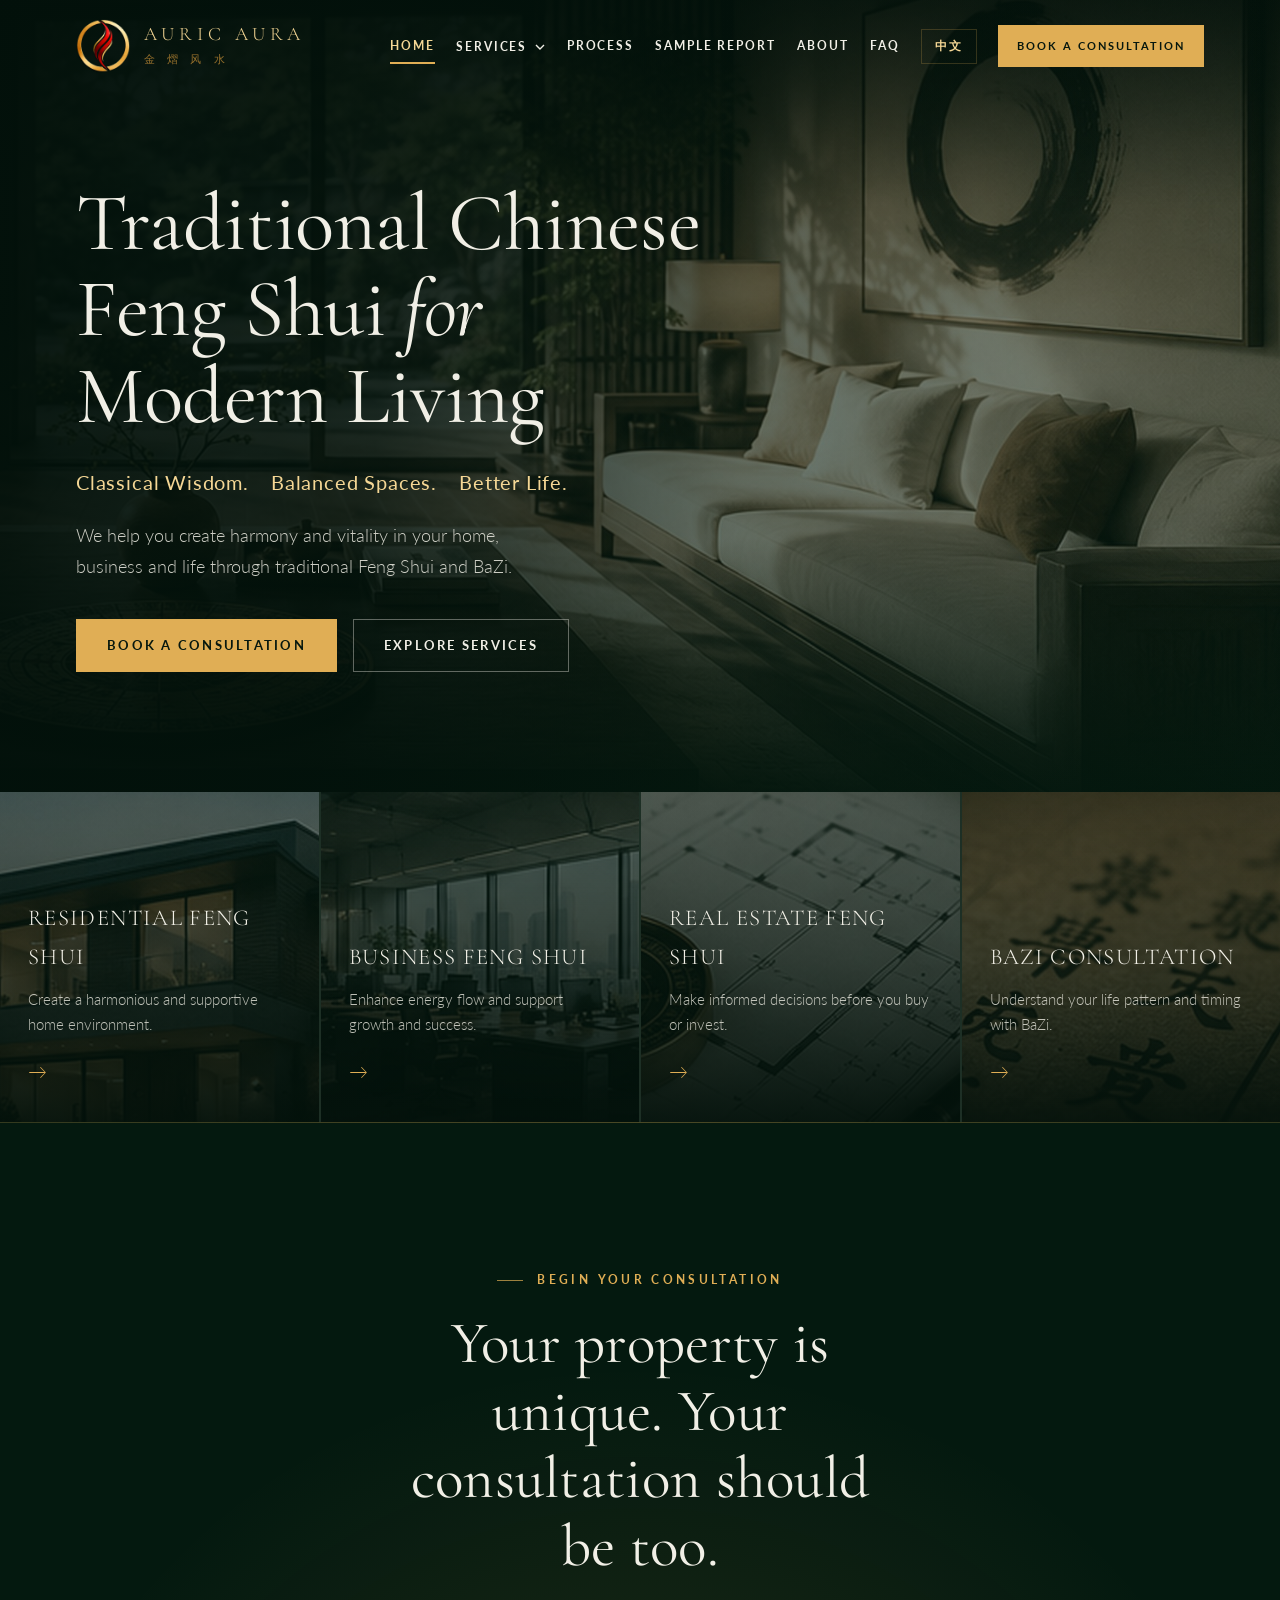
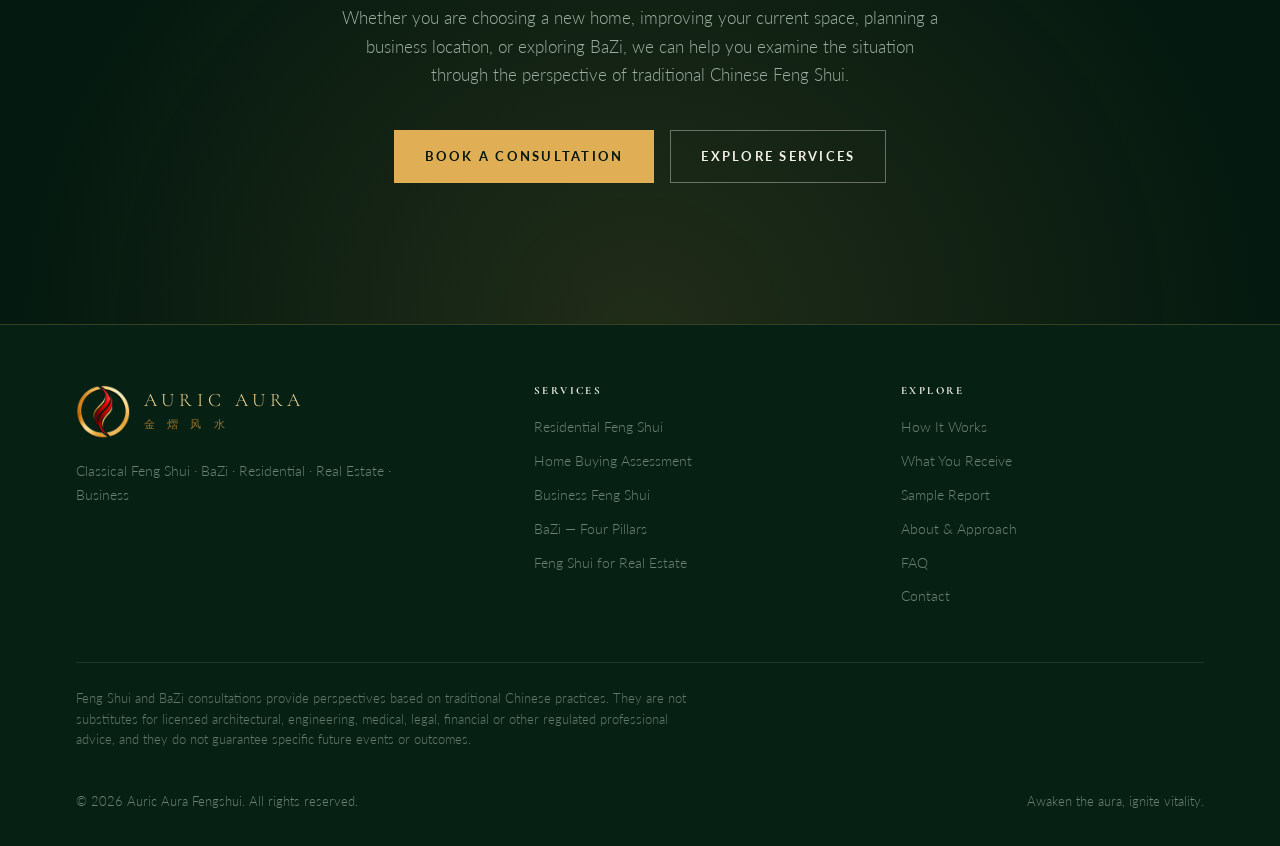
==== commit 66a82030: "Rebuild the identity around the new logo artwork 235.JPG supersedes the patched logo: it carries 熠 n" ====
--- a/index.html
+++ b/index.html
@@ -5,12 +5,12 @@
 <meta name="viewport" content="width=device-width, initial-scale=1">
 <title>Auric Aura Fengshui — Traditional Chinese Feng Shui for Modern Living</title>
 <meta name="description" content="Personalized classical Chinese Feng Shui and BaZi consultations for homes, businesses and real-estate decisions.">
-<meta name="theme-color" content="#0E0C09">
+<meta name="theme-color" content="#04190F">
 <link rel="icon" href="logo-mark.png" type="image/png">
 <link rel="preconnect" href="https://fonts.googleapis.com">
 <link rel="preconnect" href="https://fonts.gstatic.com" crossorigin>
 <link rel="stylesheet" href="https://fonts.googleapis.com/css2?family=Cormorant+Garamond:ital,wght@0,300;0,400;0,500;1,400&family=Lato:wght@300;400;700&family=Noto+Sans+SC:wght@300;400;700&family=Noto+Serif+SC:wght@400;500&display=swap">
-<link rel="stylesheet" href="style.css?v=172715ff">
+<link rel="stylesheet" href="style.css?v=6b6fbf32">
 <script src="i18n.js?v=b93cf1b6"></script>
 <script>
   // Mark that scripting is live, so reveal-on-scroll may hide content. If this
@@ -31,7 +31,7 @@
     <a class="brand" href="index.html" data-i18n-aria="brand.aria" aria-label="Auric Aura Fengshui — home">
       <img class="brand__seal" src="logo-mark.png" alt="" width="512" height="512">
       <span>
-        <span class="brand__name">Auric Aura<br>Fengshui</span>
+        <span class="brand__name">Auric Aura</span>
         <span class="hanzi brand__hanzi" aria-hidden="true">金 熠 风 水</span>
       </span>
     </a>
@@ -148,7 +148,7 @@
         <a class="brand" href="index.html">
           <img class="brand__seal" src="logo-mark.png" alt="" width="512" height="512">
           <span>
-            <span class="brand__name">Auric Aura<br>Fengshui</span>
+            <span class="brand__name">Auric Aura</span>
             <span class="hanzi brand__hanzi" aria-hidden="true">金 熠 风 水</span>
           </span>
         </a>
--- a/style.css
+++ b/style.css
@@ -4,21 +4,23 @@
 
 /* --------------------------------------------------------------- tokens -- */
 :root {
-  --ink:        #0E0C09;
-  --ink-2:      #16130E;
-  --ink-3:      #1E1A14;
-  --ink-4:      #272219;
-
-  --gold:       #C9A24A;
-  --gold-soft:  #E0C489;
-  --gold-deep:  #8A6C22;
-
-  --cream:      #F4EEE4;
-  --muted:      #A79D8D;
-  --muted-dim:  #7C7365;
-
-  --line:       rgba(201, 162, 74, .20);
-  --line-soft:  rgba(244, 238, 228, .10);
+  /* Sampled from the logo artwork: ground #022418, gold #EDB859, flame #CF1B0E */
+  --ink:        #04190F;
+  --ink-2:      #062114;
+  --ink-3:      #0A2A1B;
+  --ink-4:      #0F3423;
+
+  --gold:       #E0AE55;
+  --gold-soft:  #F5D795;
+  --gold-deep:  #96702C;
+  --ember:      #CF1B0E;
+
+  --cream:      #F1EFE6;
+  --muted:      #9BAFA1;
+  --muted-dim:  #6C8175;
+
+  --line:       rgba(224, 174, 85, .22);
+  --line-soft:  rgba(241, 239, 230, .10);
 
   --serif: "Cormorant Garamond", "Times New Roman", Georgia, serif;
   --sans:  "Lato", -apple-system, BlinkMacSystemFont, "Segoe UI", sans-serif;
@@ -154,18 +156,18 @@
 
 .btn--gold {
   background: var(--gold);
-  color: #17130A;
+  color: #06170E;
 }
 .btn--gold:hover { background: var(--gold-soft); }
 
 .btn--ghost {
-  border-color: rgba(244, 238, 228, .38);
+  border-color: rgba(241, 239, 230, .38);
   color: var(--cream);
 }
 .btn--ghost:hover {
   border-color: var(--gold);
   color: var(--gold-soft);
-  background: rgba(201, 162, 74, .07);
+  background: rgba(224, 174, 85, .07);
 }
 
 .btn--sm { padding: 12px 24px; font-size: 11.5px; }
@@ -198,7 +200,7 @@
 /* Retracted while scrolling down; returns on the first upward move. */
 .site-header.is-hidden { transform: translateY(-100%); }
 .site-header.is-stuck {
-  background: rgba(14, 12, 9, .93);
+  background: rgba(4, 25, 15, .93);
   backdrop-filter: blur(14px);
   border-bottom-color: var(--line);
 }
@@ -216,10 +218,11 @@
 .brand { display: flex; flex: none; align-items: center; gap: 14px; margin-right: auto; }
 .brand__seal { width: 60px; height: auto; flex: none; }
 .brand__name {
+  display: block;
   font-family: var(--serif);
-  font-size: 21px;
-  letter-spacing: .2em;
-  line-height: 1.12;
+  font-size: 23px;
+  letter-spacing: .26em;
+  line-height: 1.1;
   color: var(--gold-soft);
   text-transform: uppercase;
 }
@@ -273,7 +276,7 @@
   left: -22px;
   min-width: 268px;
   padding: 10px;
-  background: rgba(22, 19, 14, .97);
+  background: rgba(7, 34, 21, .97);
   backdrop-filter: blur(14px);
   border: 1px solid var(--line);
   opacity: 0;
@@ -297,7 +300,7 @@
   color: var(--muted);
   transition: color .25s var(--ease), background .25s var(--ease);
 }
-.nav__menu a:hover { color: var(--gold-soft); background: rgba(201, 162, 74, .08); }
+.nav__menu a:hover { color: var(--gold-soft); background: rgba(224, 174, 85, .08); }
 
 /* Mobile burger */
 .burger {
@@ -341,16 +344,18 @@
   width: 100%; height: 100%;
   object-fit: cover;
   object-position: 62% 50%;
+  filter: saturate(.72) hue-rotate(-6deg);
 }
 .hero__media::after {
   content: "";
   position: absolute;
   inset: 0;
   background:
-    linear-gradient(100deg, rgba(9, 8, 6, .95) 0%, rgba(9, 8, 6, .82) 32%,
-                    rgba(9, 8, 6, .35) 58%, rgba(9, 8, 6, .12) 100%),
-    linear-gradient(180deg, rgba(9, 8, 6, .72) 0%, transparent 26%,
-                    transparent 68%, rgba(14, 12, 9, .9) 100%);
+    linear-gradient(100deg, rgba(2, 16, 10, .95) 0%, rgba(2, 16, 10, .82) 32%,
+                    rgba(2, 16, 10, .35) 58%, rgba(2, 16, 10, .12) 100%),
+    linear-gradient(180deg, rgba(2, 16, 10, .72) 0%, transparent 26%,
+                    transparent 68%, rgba(4, 25, 15, .9) 100%),
+    linear-gradient(rgba(7, 46, 29, .40), rgba(7, 46, 29, .40));
 }
 
 .hero__content { max-width: 660px; }
@@ -376,7 +381,7 @@
 
 .hero__text {
   font-size: clamp(1rem, 1.4vw, 1.12rem);
-  color: rgba(244, 238, 228, .84);
+  color: rgba(241, 239, 230, .84);
   max-width: 46ch;
   margin-bottom: 38px;
 }
@@ -406,6 +411,7 @@
   z-index: -2;
   width: 100%; height: 100%;
   object-fit: cover;
+  filter: saturate(.72) hue-rotate(-6deg);
   transition: transform 1s var(--ease);
 }
 .tile::after {
@@ -413,14 +419,15 @@
   position: absolute;
   inset: 0;
   z-index: -1;
-  background: linear-gradient(180deg, rgba(10, 9, 6, .30) 0%,
-              rgba(10, 9, 6, .58) 52%, rgba(10, 9, 6, .90) 100%);
+  background: linear-gradient(180deg, rgba(2, 16, 10, .30) 0%,
+              rgba(2, 16, 10, .58) 52%, rgba(2, 16, 10, .90) 100%),
+              linear-gradient(rgba(7, 46, 29, .38), rgba(7, 46, 29, .38));
   transition: background .5s var(--ease);
 }
 .tile:hover img { transform: scale(1.06); }
 .tile:hover::after {
-  background: linear-gradient(180deg, rgba(10, 9, 6, .22) 0%,
-              rgba(28, 21, 8, .55) 52%, rgba(10, 9, 6, .88) 100%);
+  background: linear-gradient(180deg, rgba(2, 16, 10, .22) 0%,
+              rgba(13, 48, 29, .58) 52%, rgba(2, 16, 10, .88) 100%);
 }
 
 .tile__title {
@@ -434,7 +441,7 @@
 .tile__text {
   display: block;
   font-size: 15px;
-  color: rgba(244, 238, 228, .78);
+  color: rgba(241, 239, 230, .78);
   margin-bottom: 18px;
 }
 .tile__arrow {
@@ -506,7 +513,7 @@
   position: relative;
   padding-left: 20px;
   font-size: 14.5px;
-  color: rgba(244, 238, 228, .80);
+  color: rgba(241, 239, 230, .80);
   margin-bottom: 9px;
 }
 .service__list li::before {
@@ -741,7 +748,7 @@
   text-align: center;
   padding-block: clamp(88px, 11vw, 156px);
   background:
-    radial-gradient(ellipse 70% 100% at 50% 100%, rgba(201, 162, 74, .13), transparent 70%),
+    radial-gradient(ellipse 70% 100% at 50% 100%, rgba(224, 174, 85, .13), transparent 70%),
     var(--ink);
   border-top: 1px solid var(--line);
 }
@@ -815,7 +822,7 @@
   margin-top: 26px;
   font-size: 12.5px;
   line-height: 1.65;
-  color: #6A6255;
+  color: #64786A;
 }
 
 /* --------------------------------------------------------------- reveal -- */
@@ -847,7 +854,7 @@
     align-items: flex-start;
     gap: 4px;
     padding: 116px 34px 40px;
-    background: rgba(14, 12, 9, .985);
+    background: rgba(4, 25, 15, .985);
     backdrop-filter: blur(18px);
     border-left: 1px solid var(--line);
     transform: translateX(100%);
@@ -915,7 +922,7 @@
   padding: calc(92px + clamp(52px, 6.5vw, 92px)) 0 clamp(46px, 5.5vw, 76px);
   border-bottom: 1px solid var(--line);
   background:
-    radial-gradient(ellipse 90% 130% at 10% 0%, rgba(201, 162, 74, .11), transparent 62%),
+    radial-gradient(ellipse 90% 130% at 10% 0%, rgba(224, 174, 85, .11), transparent 62%),
     var(--ink);
 }
 .page-head__title {
@@ -941,7 +948,7 @@
 }
 .lang-btn:hover {
   border-color: var(--gold);
-  background: rgba(201, 162, 74, .10);
+  background: rgba(224, 174, 85, .10);
   color: var(--gold-soft);
 }
 
